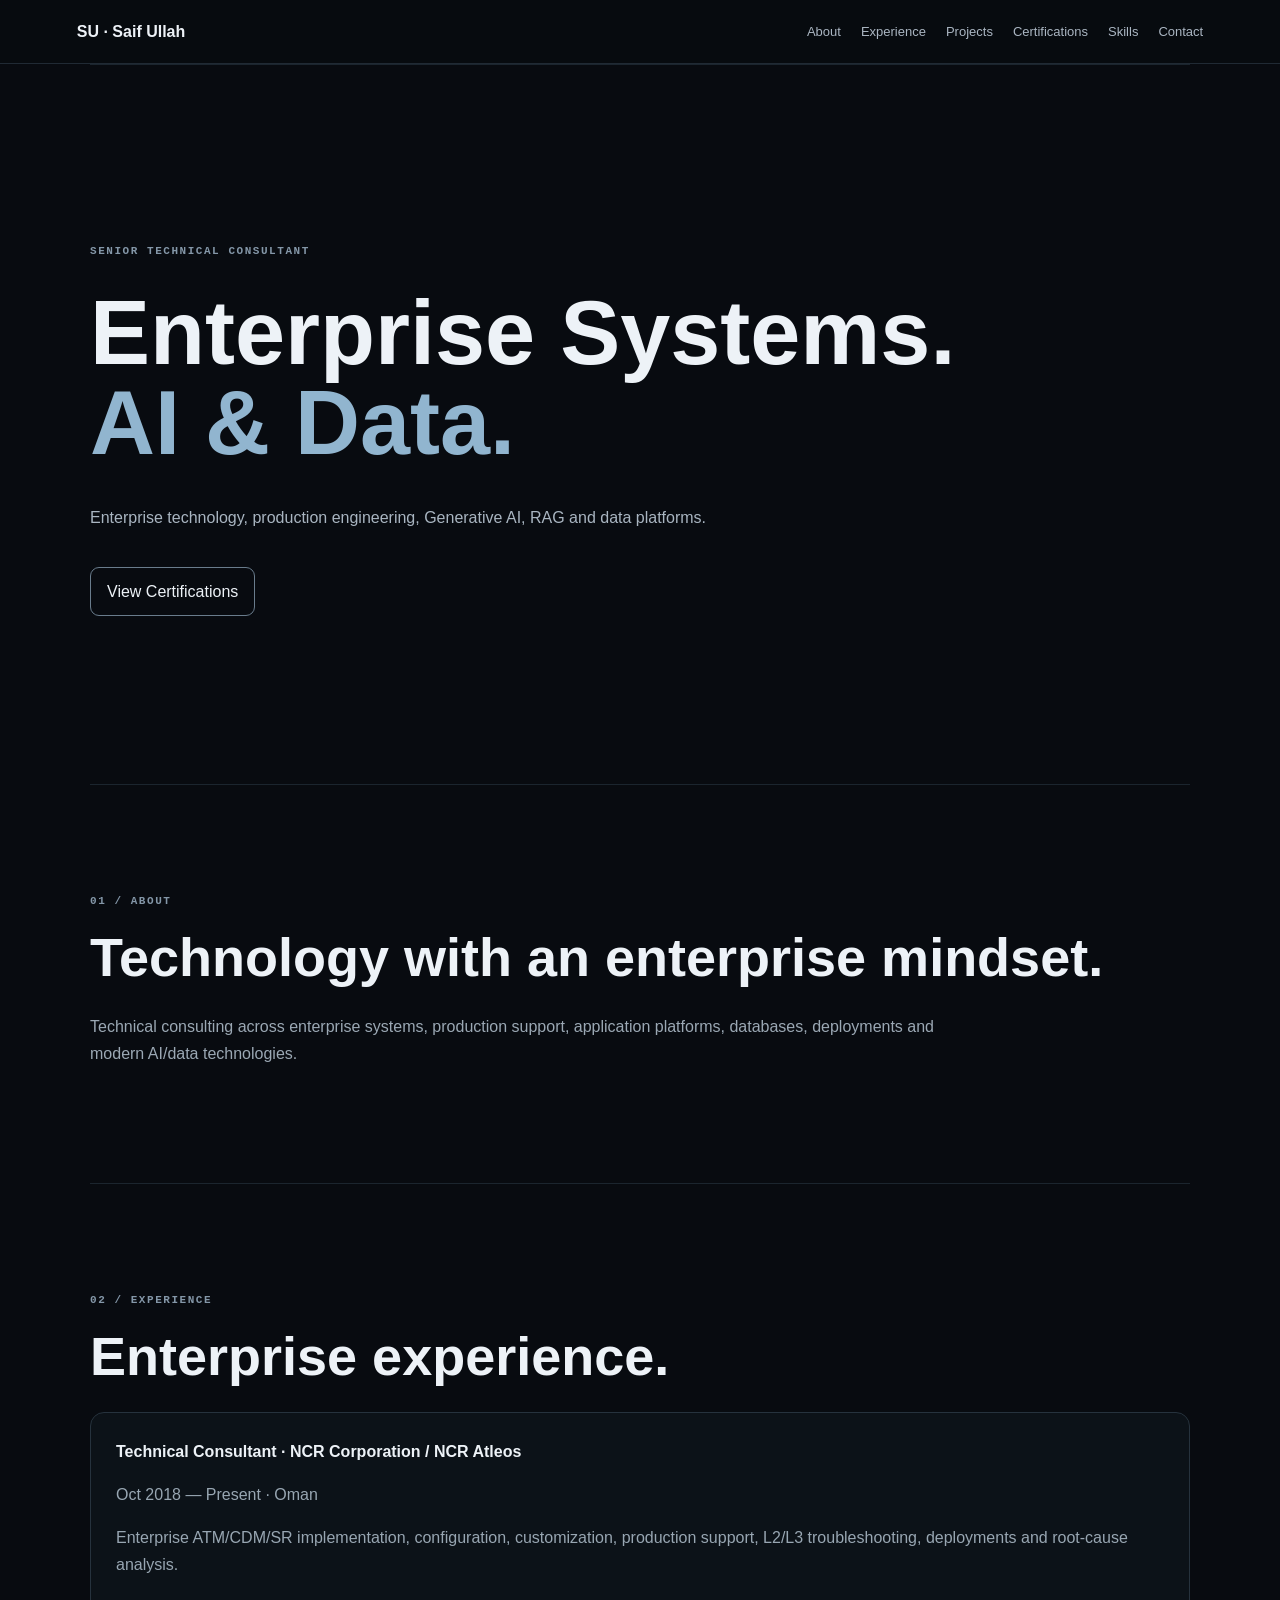
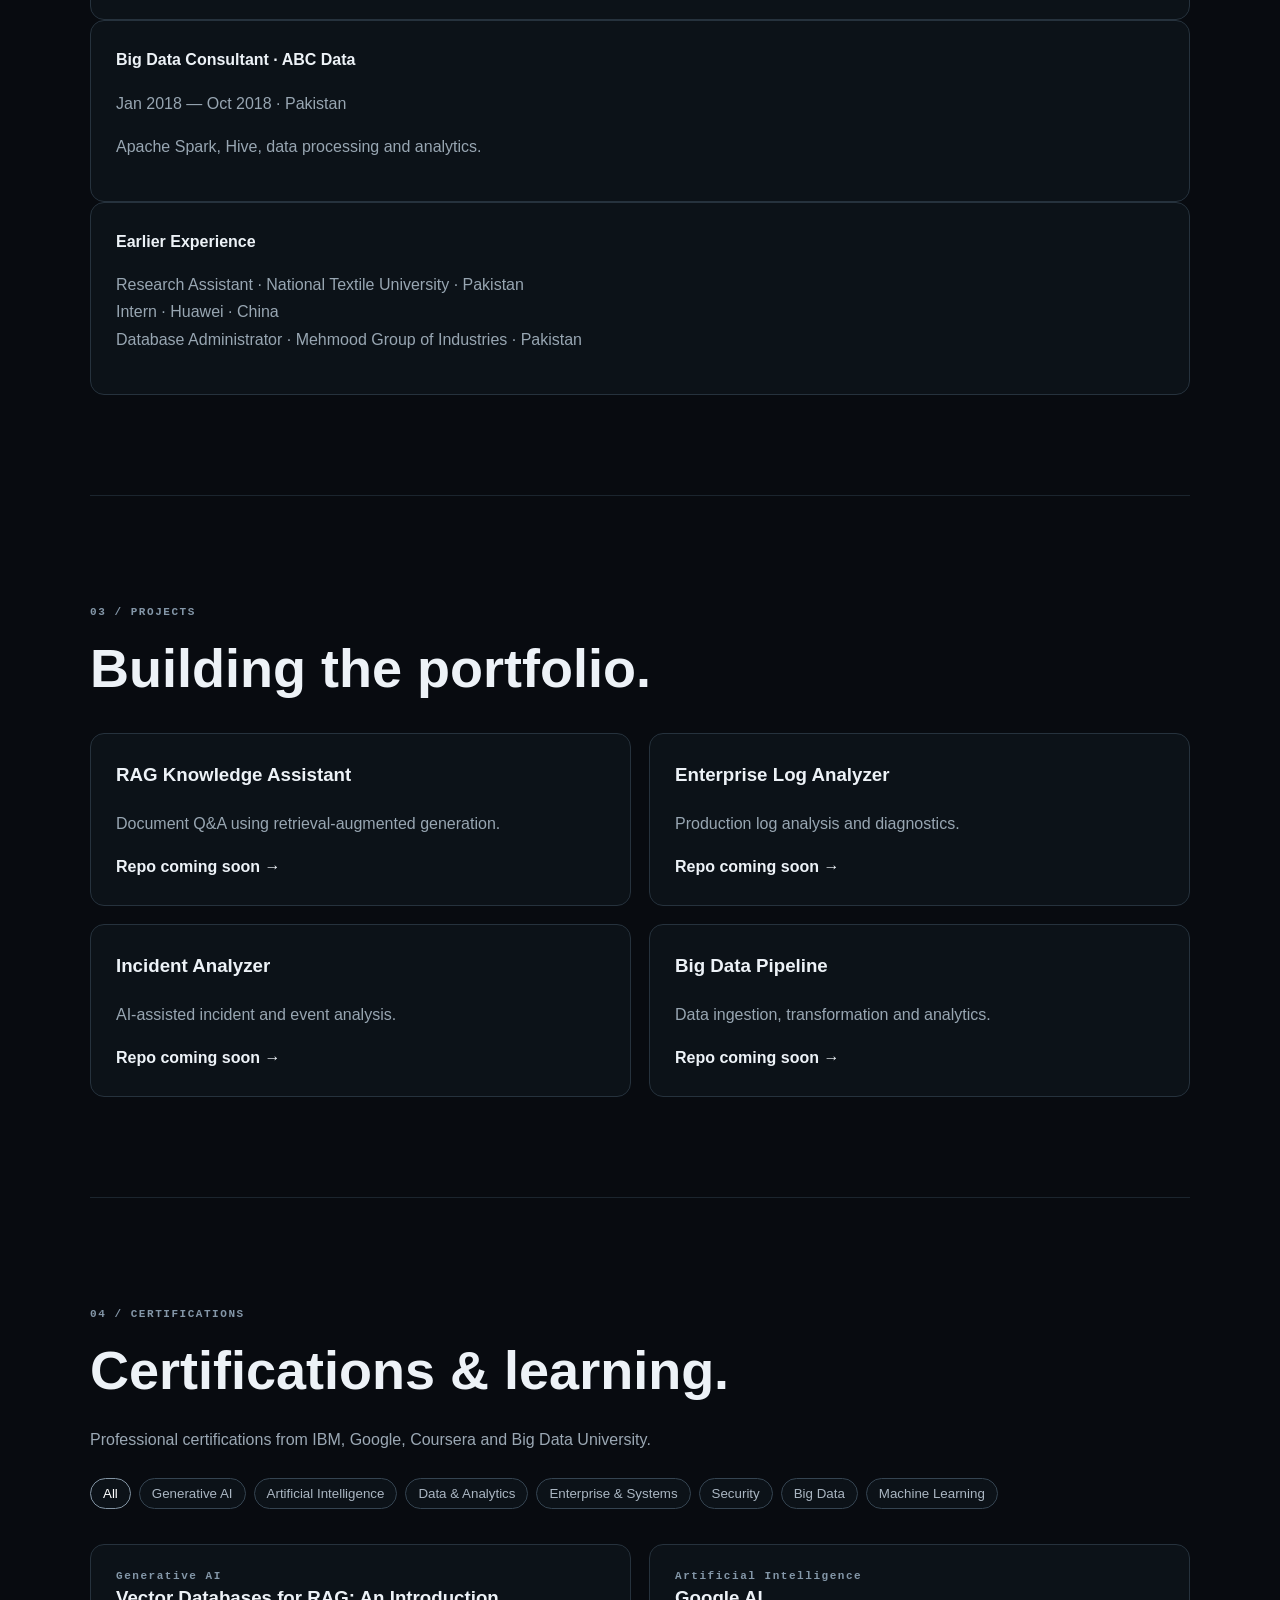
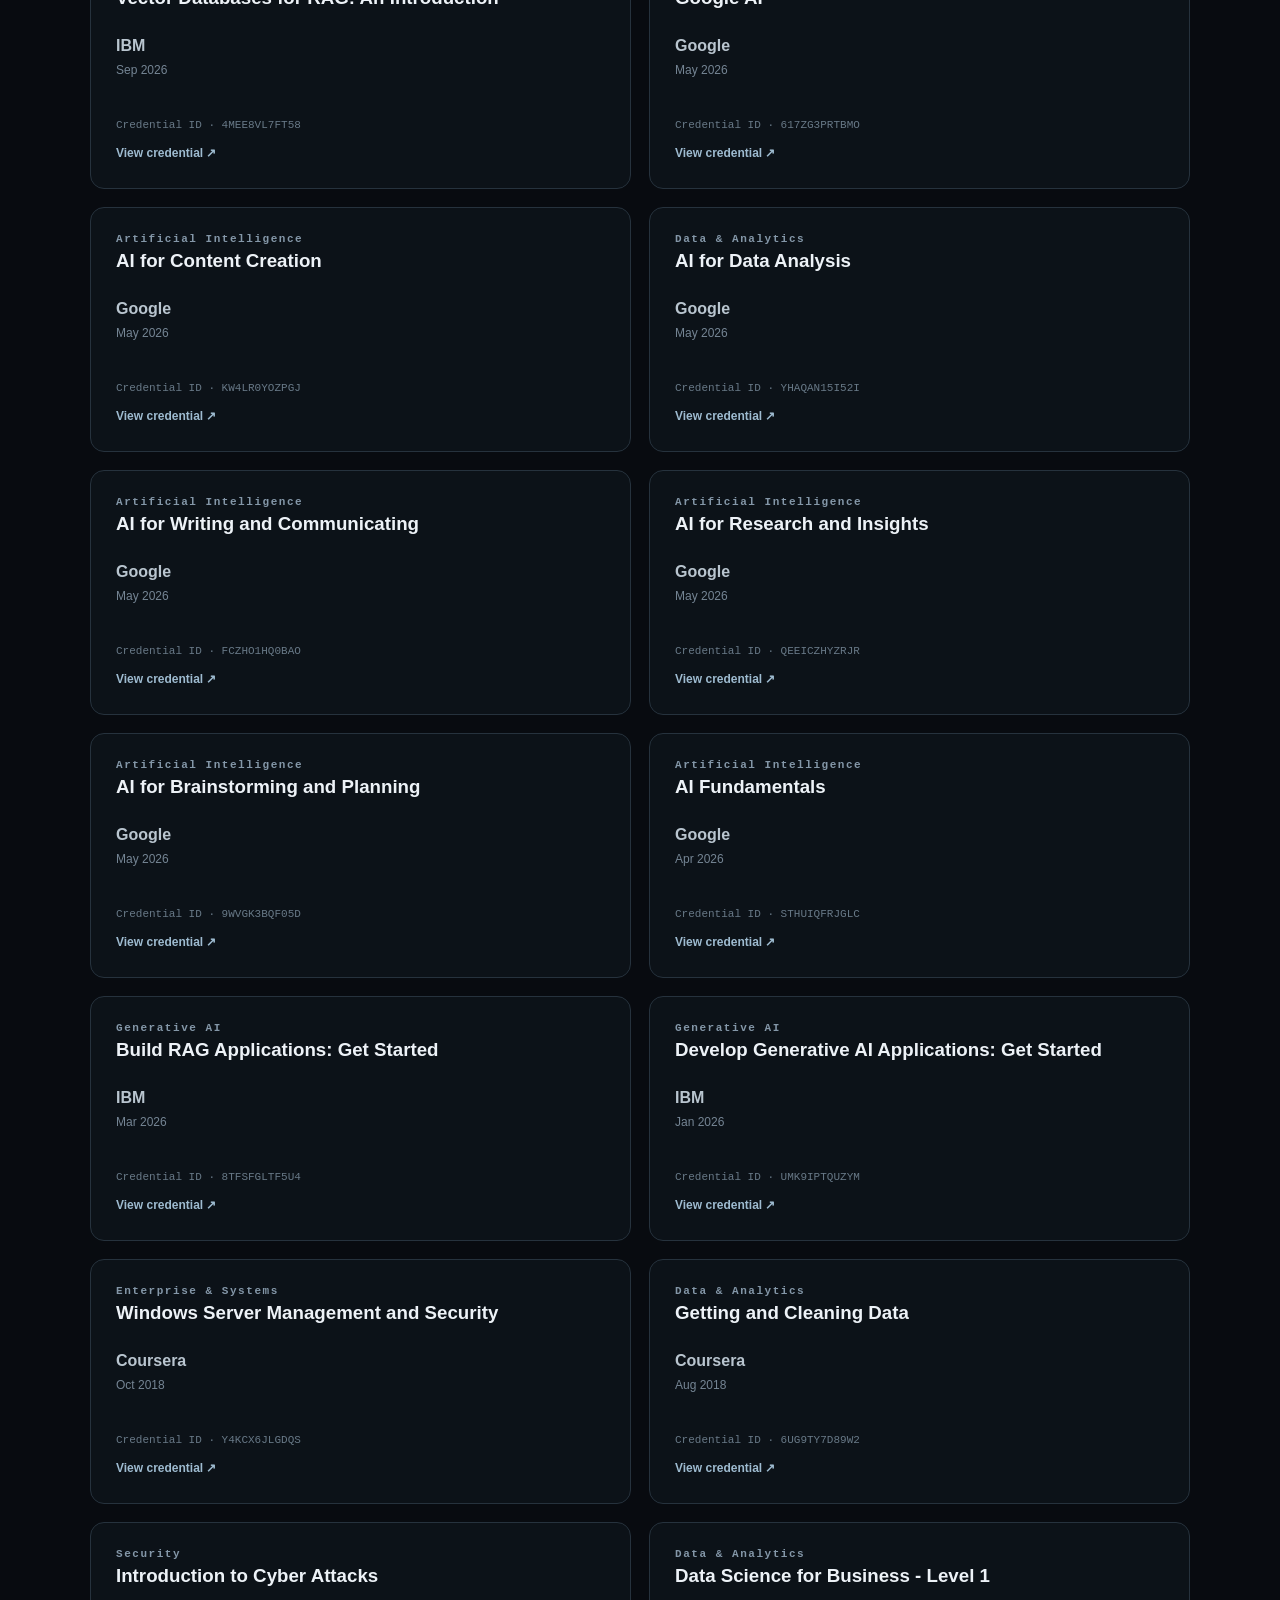
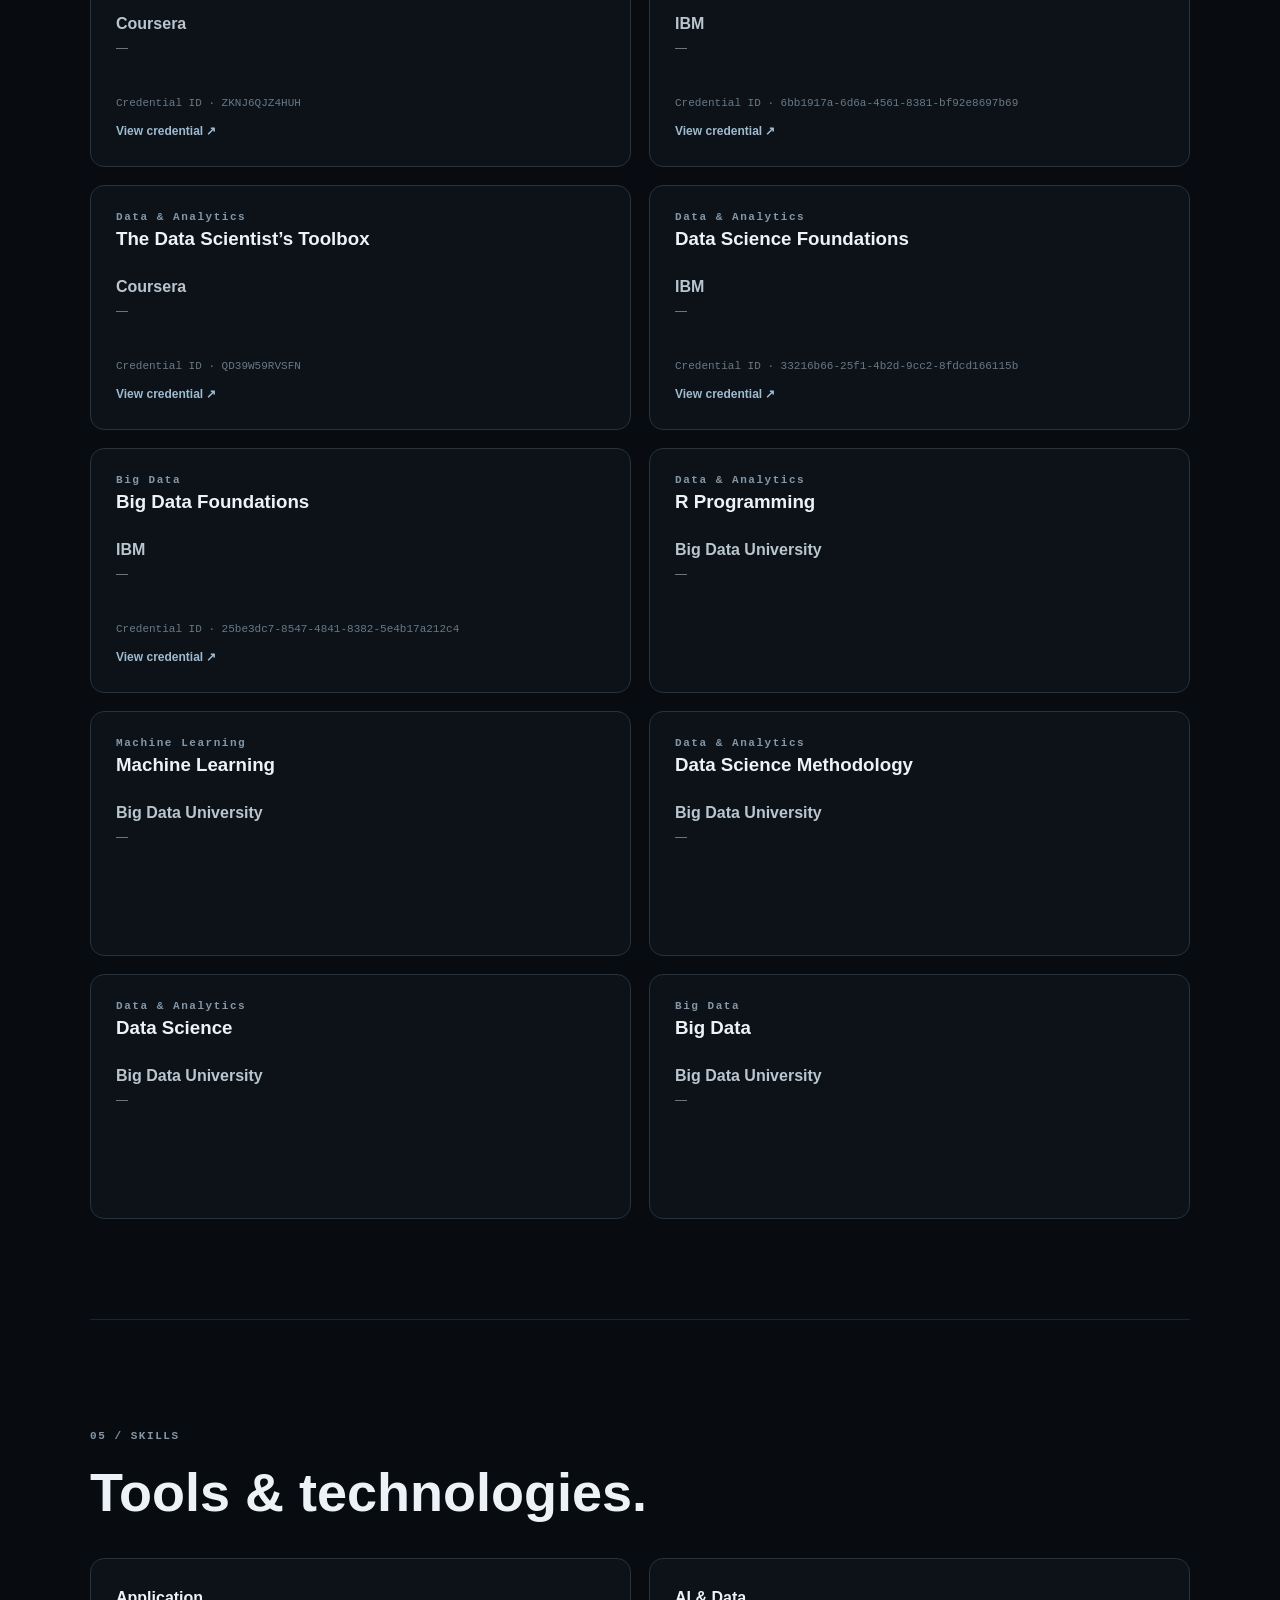
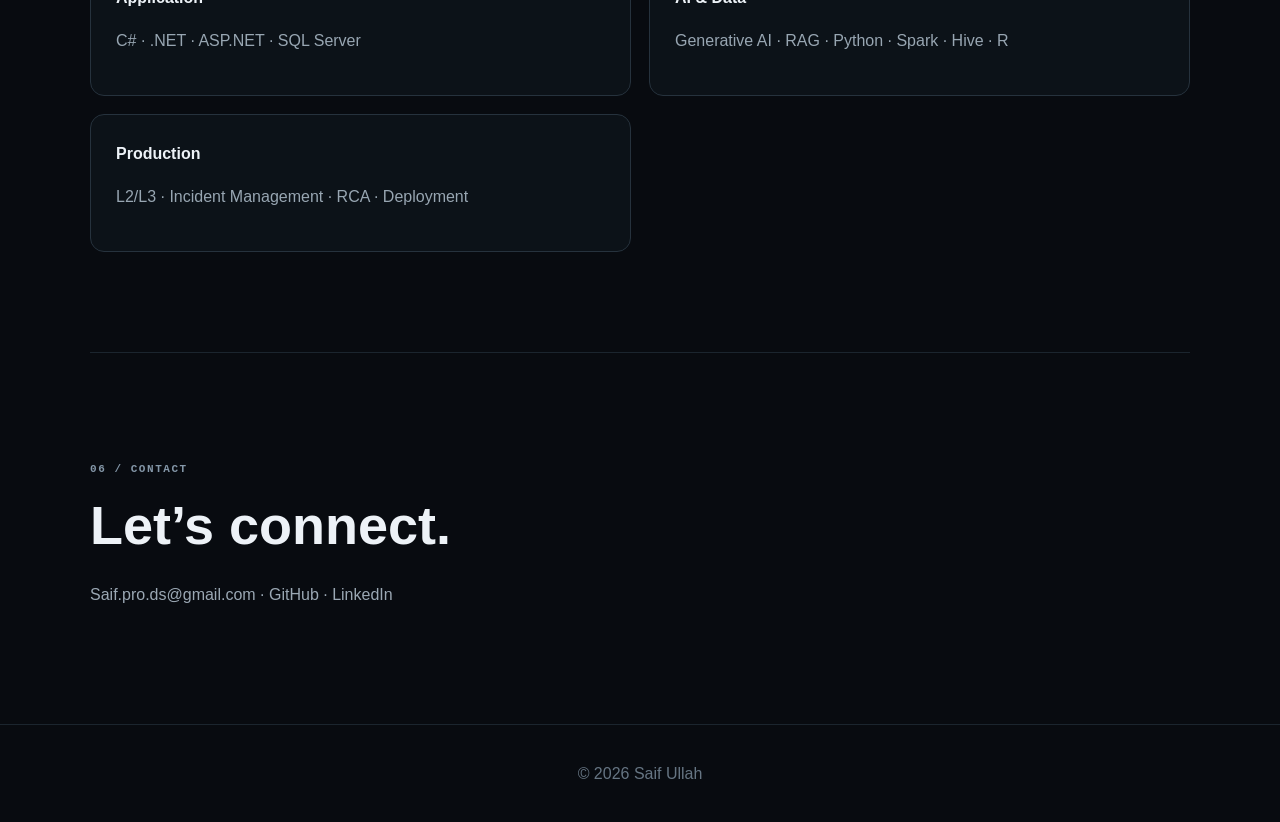
==== index.html @ e0a15267 "Add files via upload" ====
<!doctype html><html><head><meta charset="utf-8"><meta name="viewport" content="width=device-width,initial-scale=1"><title>Saif Ullah | Portfolio</title><link rel="stylesheet" href="styles.css"></head><body><header><b>SU · Saif Ullah</b><nav><a href="#about">About</a><a href="#experience">Experience</a><a href="#projects">Projects</a><a href="#certifications">Certifications</a><a href="#skills">Skills</a><a href="#contact">Contact</a></nav></header><main><section class="hero"><p> SENIOR TECHNICAL CONSULTANT</p><h1>Enterprise Systems.<br><span>AI & Data.</span></h1><p>Enterprise technology, production engineering, Generative AI, RAG and data platforms.</p><a class="btn" href="#certifications">View Certifications</a></section><section id="about"><small>01 / ABOUT</small><h2>Technology with an enterprise mindset.</h2><p>Technical consulting across enterprise systems, production support, application platforms, databases, deployments and modern AI/data technologies.</p></section><section id="experience"><small>02 / EXPERIENCE</small><h2>Enterprise experience.</h2><div class="card"><b>Technical Consultant · NCR Corporation / NCR Atleos</b><p>Oct 2018 — Present · Oman</p><p>Enterprise ATM/CDM/SR implementation, configuration, customization, production support, L2/L3 troubleshooting, deployments and root-cause analysis.</p></div><div class="card"><b>Big Data Consultant · ABC Data</b><p>Jan 2018 — Oct 2018 · Pakistan</p><p>Apache Spark, Hive, data processing and analytics.</p></div><div class="card"><b>Earlier Experience</b><p>Research Assistant · National Textile University · Pakistan<br>Intern · Huawei · China<br>Database Administrator · Mehmood Group of Industries · Pakistan</p></div></section><section id="projects"><small>03 / PROJECTS</small><h2>Building the portfolio.</h2><div class="grid"><div class="card"><h3>RAG Knowledge Assistant</h3><p>Document Q&A using retrieval-augmented generation.</p><b>Repo coming soon →</b></div><div class="card"><h3>Enterprise Log Analyzer</h3><p>Production log analysis and diagnostics.</p><b>Repo coming soon →</b></div><div class="card"><h3>Incident Analyzer</h3><p>AI-assisted incident and event analysis.</p><b>Repo coming soon →</b></div><div class="card"><h3>Big Data Pipeline</h3><p>Data ingestion, transformation and analytics.</p><b>Repo coming soon →</b></div></div></section><section id="certifications"><small>04 / CERTIFICATIONS</small><h2>Certifications & learning.</h2><p>Professional certifications from IBM, Google, Coursera and Big Data University.</p><div id="filters"></div><div id="cert-grid" class="grid"><p>Loading certifications…</p></div></section><section id="skills"><small>05 / SKILLS</small><h2>Tools & technologies.</h2><div class="grid"><div class="card"><b>Application</b><p>C# · .NET · ASP.NET · SQL Server</p></div><div class="card"><b>AI & Data</b><p>Generative AI · RAG · Python · Spark · Hive · R</p></div><div class="card"><b>Production</b><p>L2/L3 · Incident Management · RCA · Deployment</p></div></div></section><section id="contact"><small>06 / CONTACT</small><h2>Let’s connect.</h2><p><a href="mailto:Saif.pro.ds@gmail.com">Saif.pro.ds@gmail.com</a> · <a href="https://github.com/saifullah185032-ai">GitHub</a> · <a href="https://www.linkedin.com/in/saif-ullah-1754b086/">LinkedIn</a></p></section></main><footer>© 2026 Saif Ullah</footer><script src="script.js"></script></body></html>
---- styles.css ----
*{box-sizing:border-box}html{scroll-behavior:smooth}body{margin:0;background:#080b10;color:#edf2f7;font:16px/1.7 Inter,Arial,sans-serif}a{color:inherit;text-decoration:none}header{position:sticky;top:0;z-index:5;padding:18px 6%;display:flex;gap:30px;align-items:center;background:#080b10e8;border-bottom:1px solid #202a34}header b{margin-right:auto}nav{display:flex;gap:20px;font-size:13px;color:#aab6c2}main{max-width:1150px;margin:auto;padding:0 25px}.hero{min-height:80vh;display:flex;flex-direction:column;justify-content:center}.hero p:first-child,small{font:700 11px monospace;letter-spacing:.14em;color:#8497a8}.hero h1{font-size:clamp(50px,8vw,90px);line-height:1;margin:20px 0}.hero h1 span{color:#91b5cf}.hero p{max-width:700px;color:#a9b5c1}.btn{display:inline-block;padding:10px 16px;border:1px solid #697c8c;border-radius:9px;margin-top:20px;width:max-content}section{padding:100px 0;border-top:1px solid #1b252e}h2{font-size:clamp(32px,5vw,54px);line-height:1.1;margin:16px 0 25px}section>p{color:#9ba8b4;max-width:850px}.grid{display:grid;grid-template-columns:repeat(2,1fr);gap:18px;margin-top:35px}.card{padding:25px;border:1px solid #26323d;background:#0c1218;border-radius:14px}.card p{color:#98a6b2}.card h3{margin-top:0}#filters{display:flex;gap:8px;flex-wrap:wrap;margin:25px 0}#filters button{border:1px solid #354451;background:#0c1218;color:#aab6c2;border-radius:99px;padding:7px 12px;cursor:pointer}#filters button.active{color:#fff;border-color:#8294a3}.cert{min-height:245px;display:flex;flex-direction:column}.cert .issuer{color:#b9c5cf;font-weight:bold}.cert .date{color:#758594;font-size:12px}.cert .id{margin-top:auto;color:#687987;font:11px monospace;overflow-wrap:anywhere}.cert a{color:#9ebbd0;font-size:12px;font-weight:bold;margin-top:12px}footer{text-align:center;padding:35px;color:#667583;border-top:1px solid #1b252e}@media(max-width:750px){nav{display:none}.grid{grid-template-columns:1fr}.hero{min-height:70vh}}
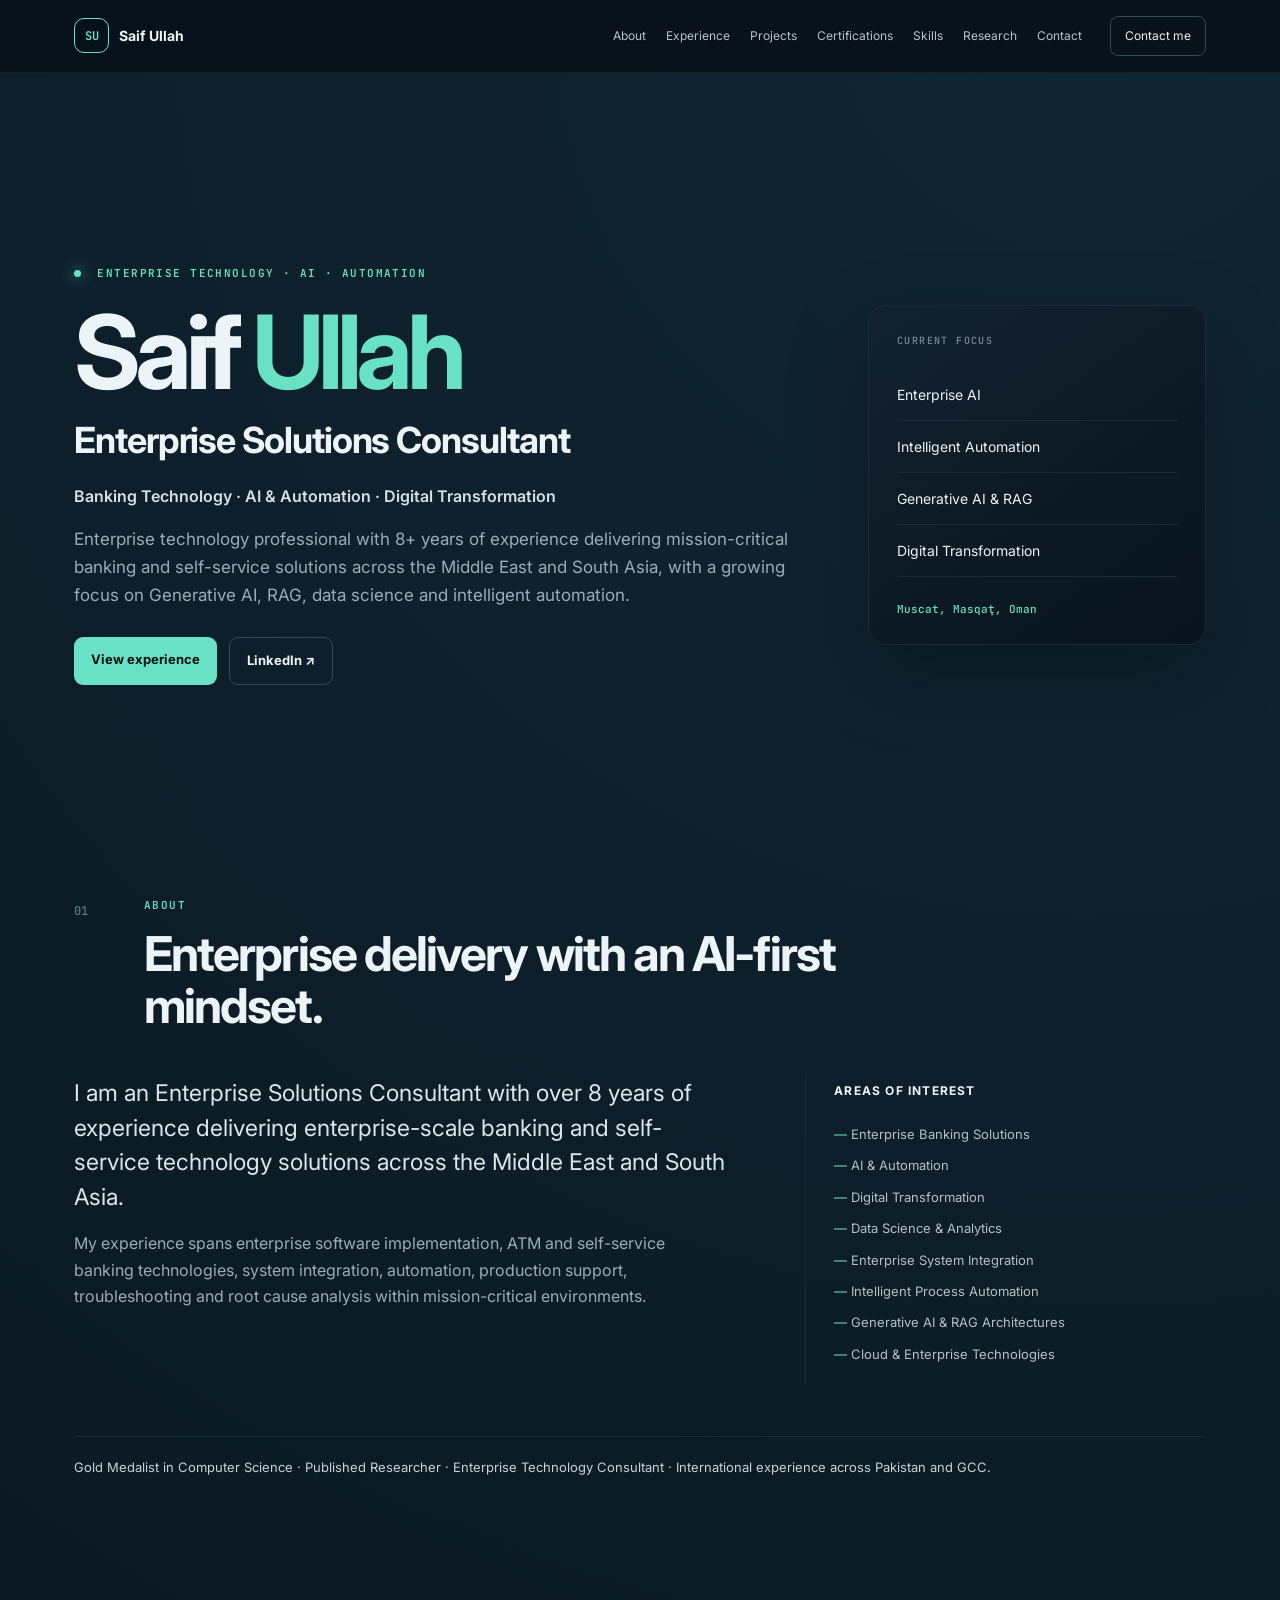
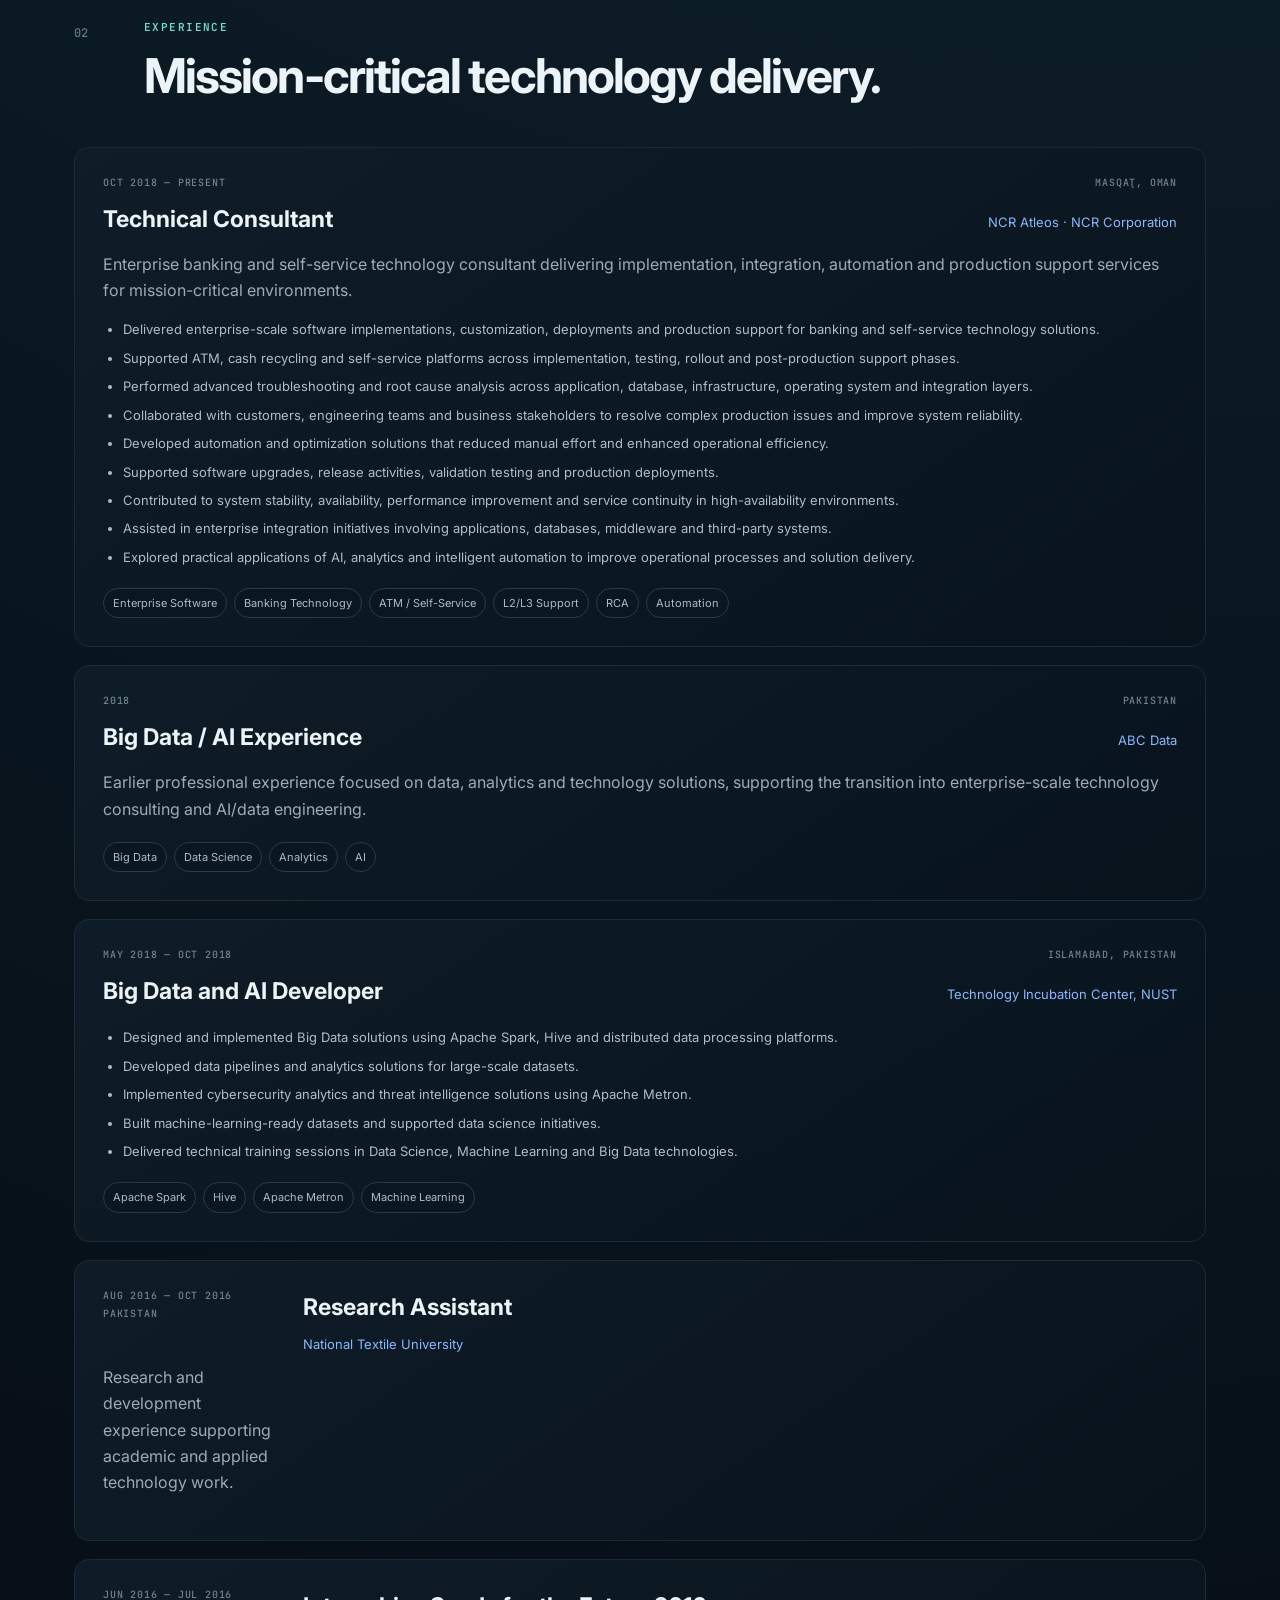
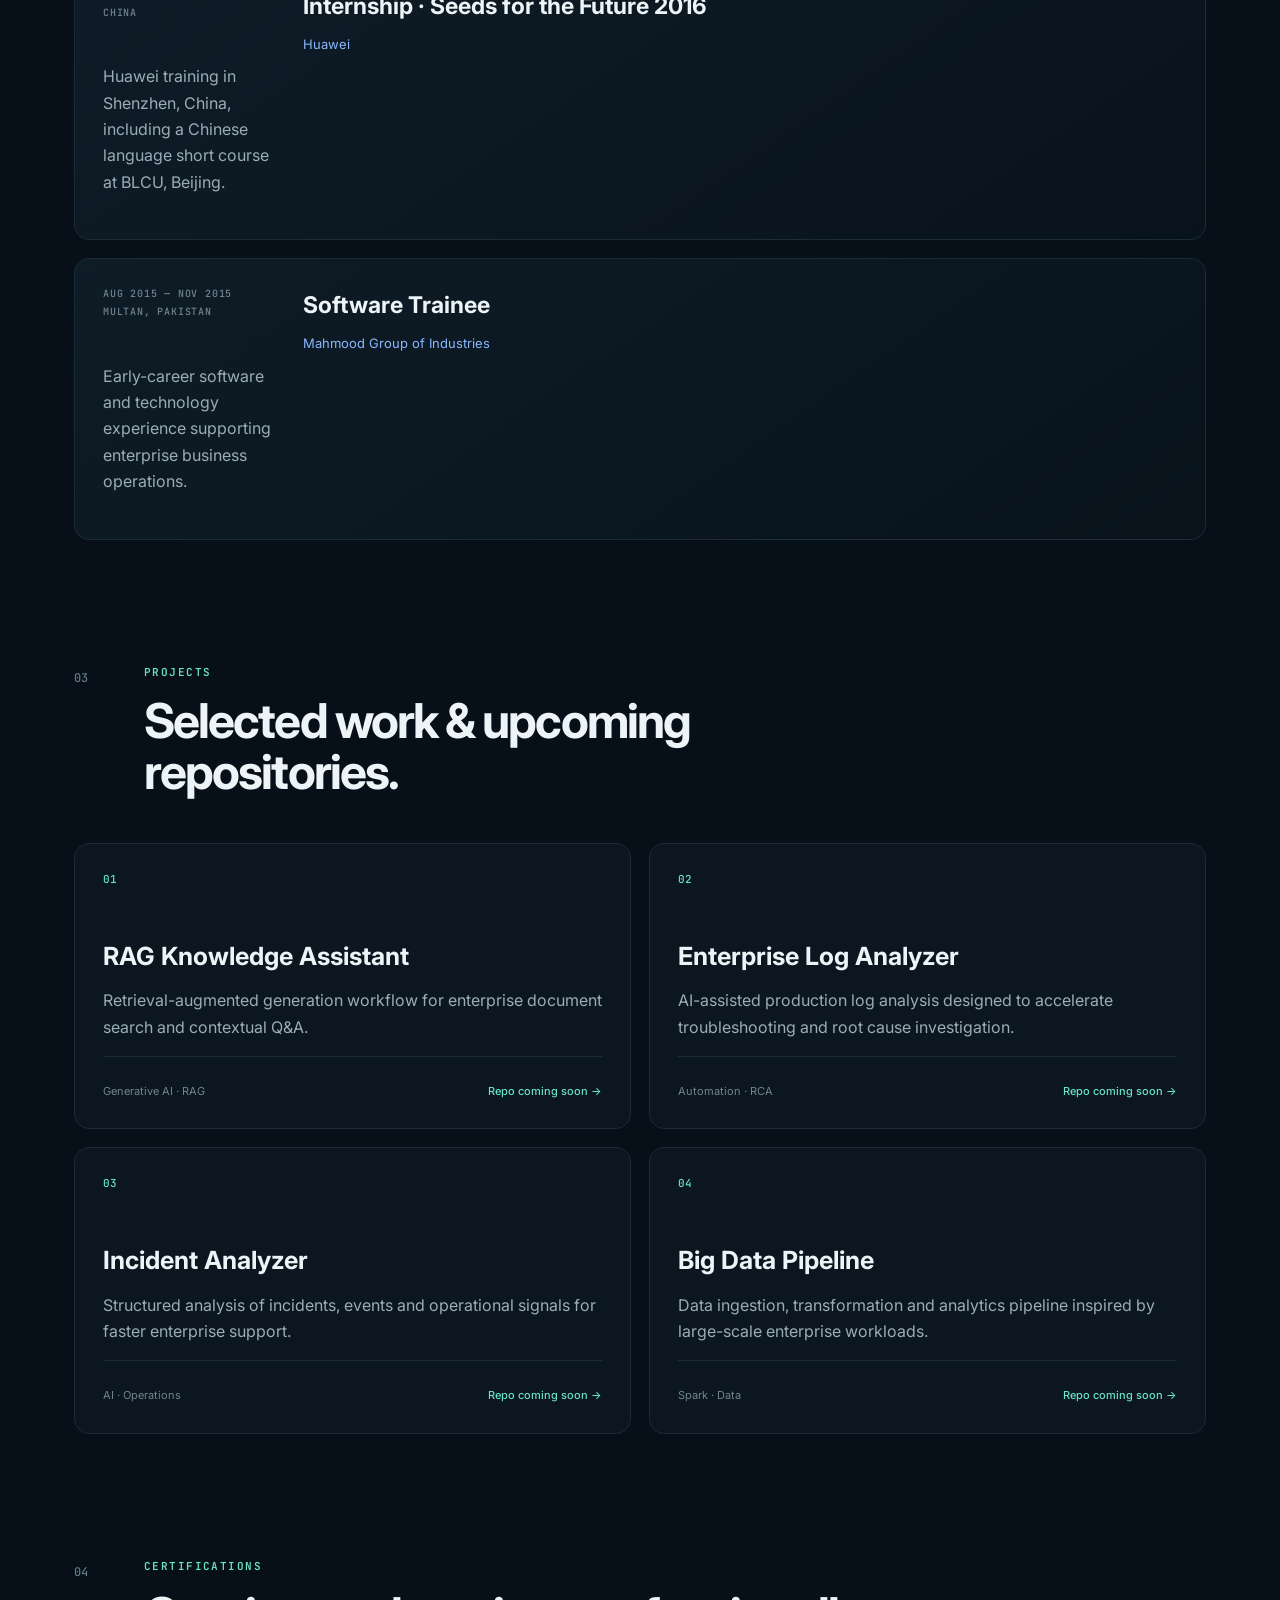
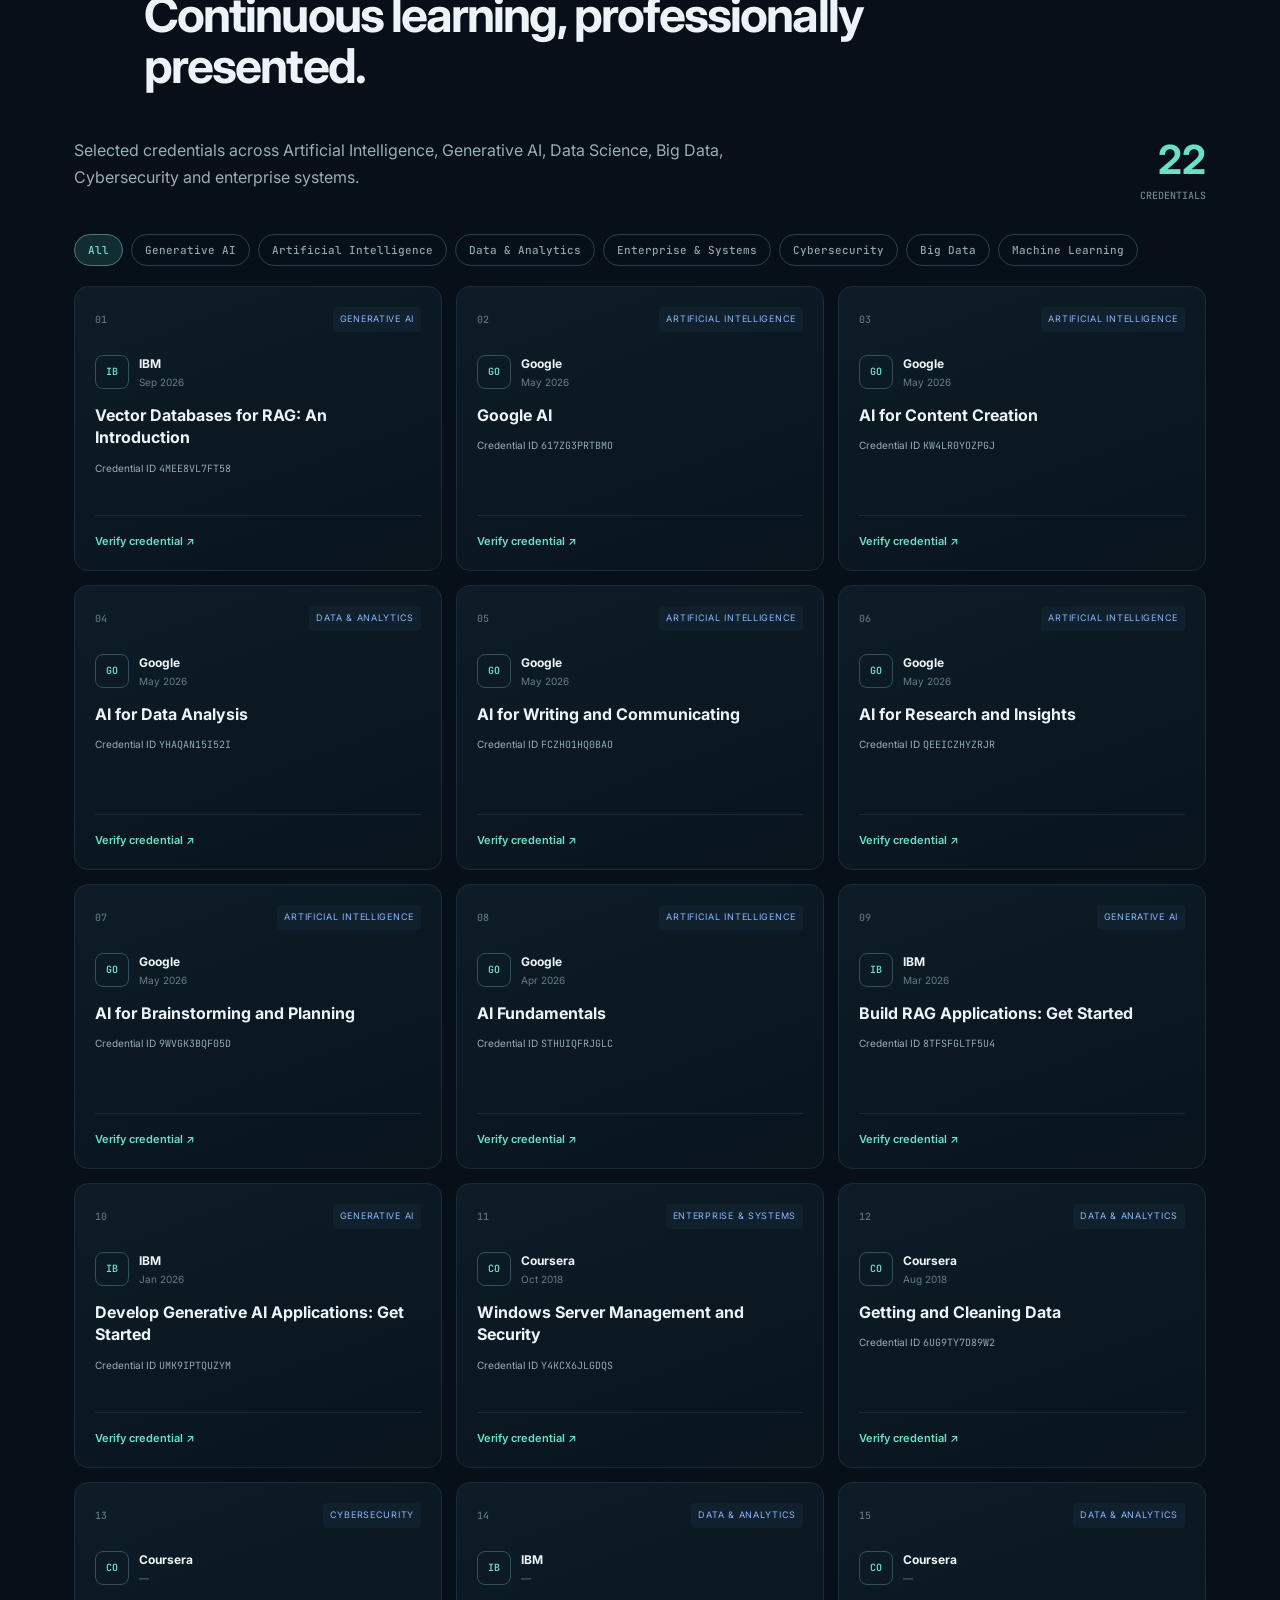
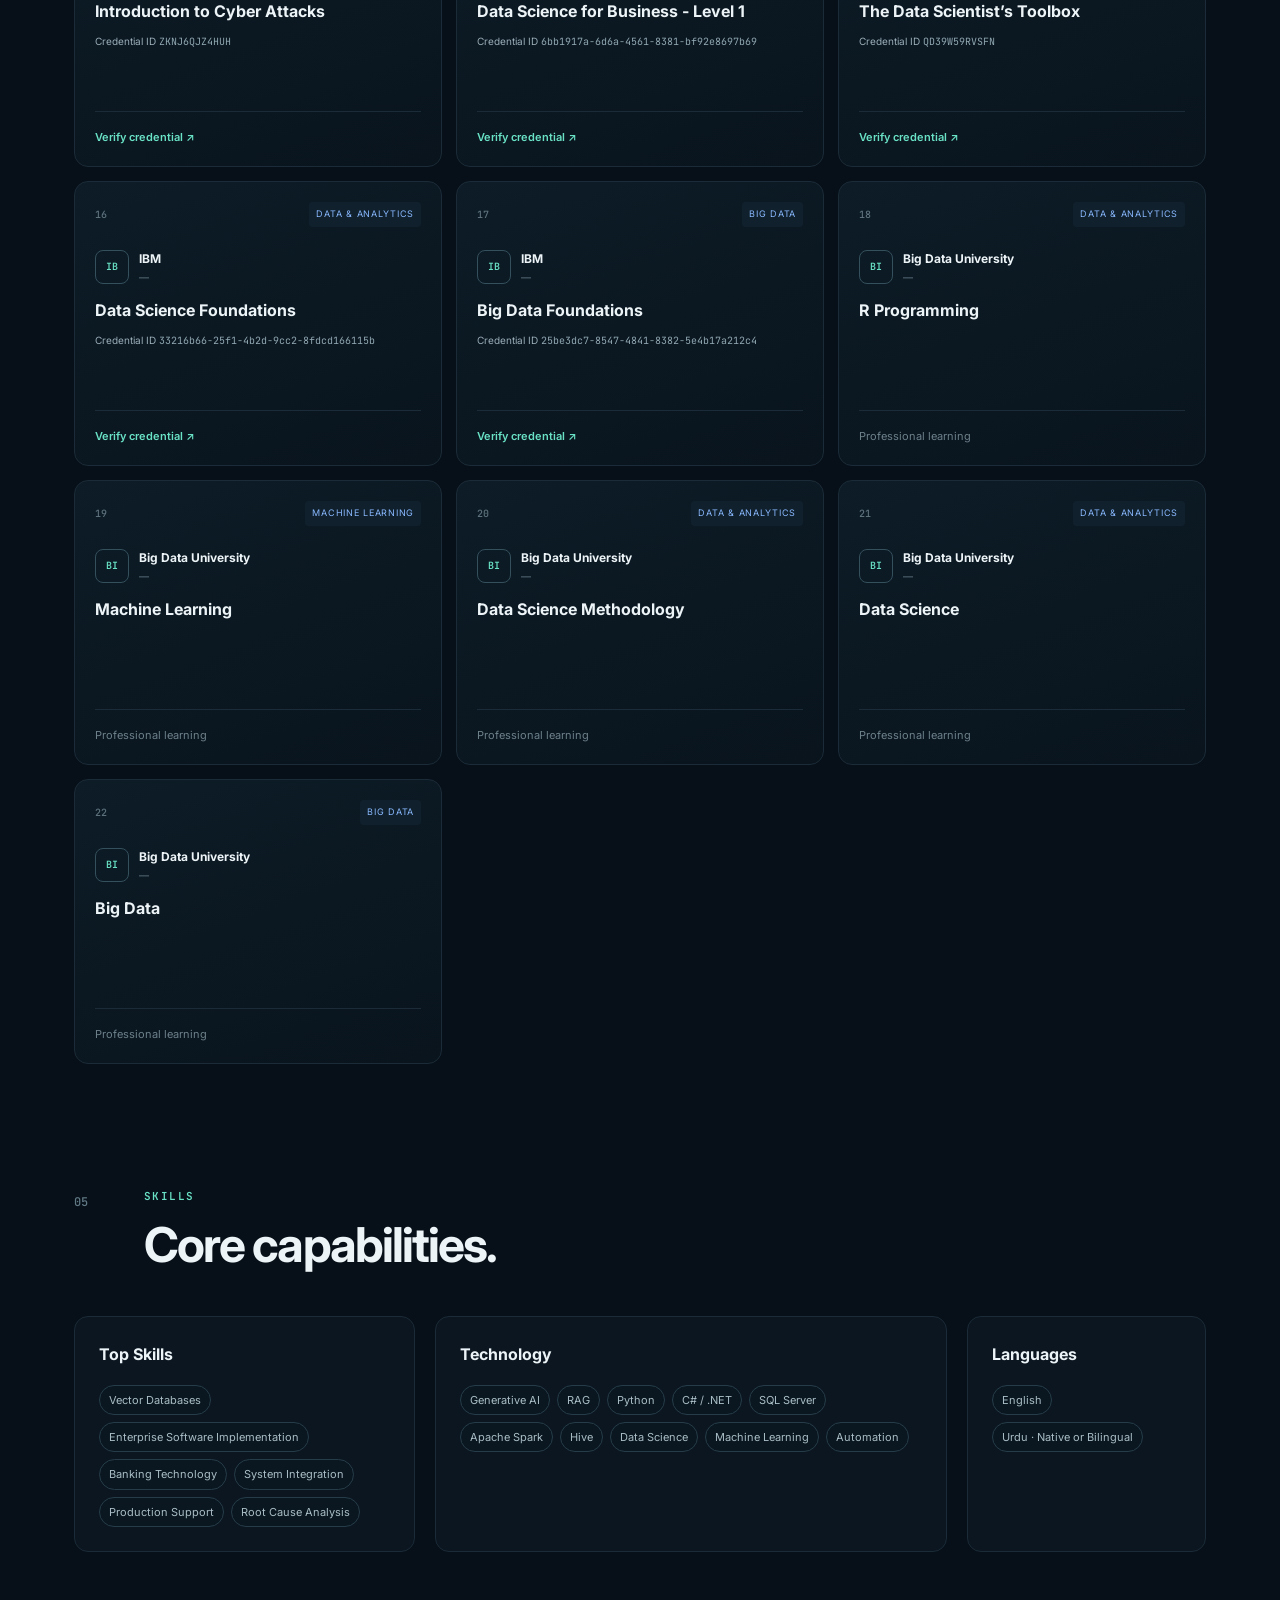
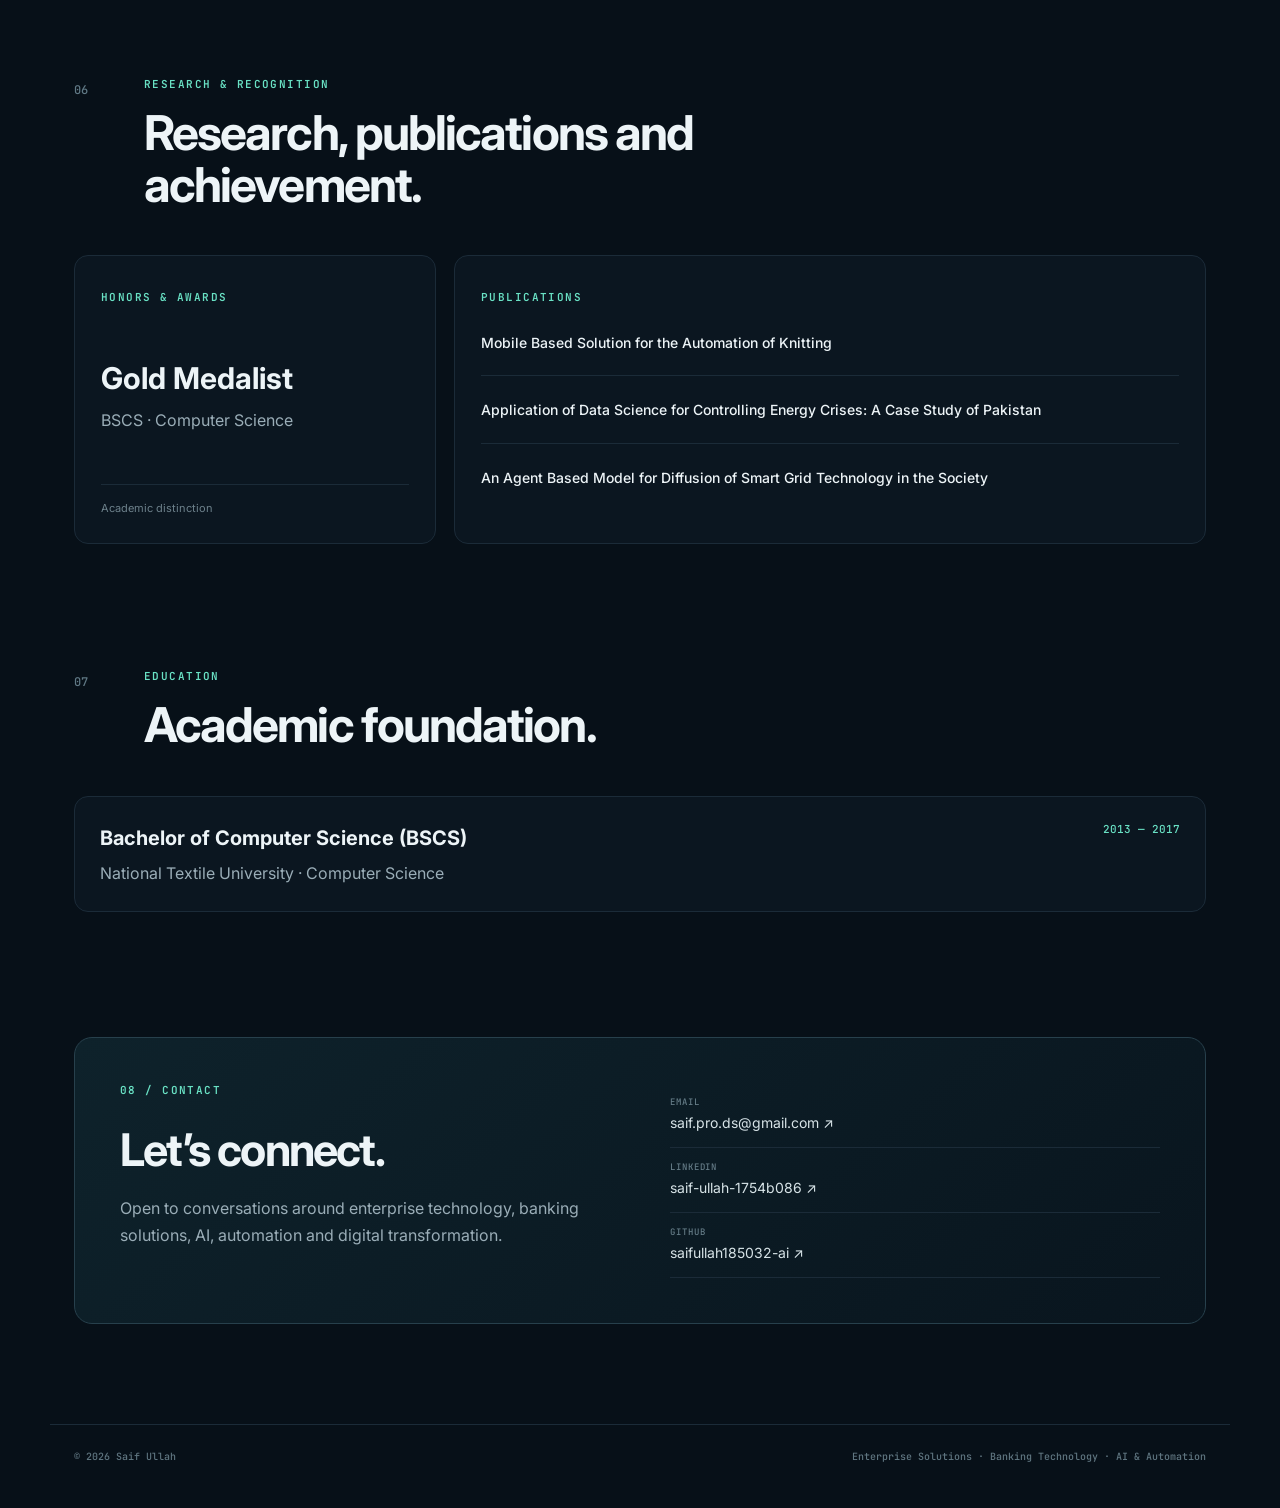
==== commit d5bdeda8: "Add files via upload" ====
--- a/index.html
+++ b/index.html
@@ -1 +1,49 @@
-<!doctype html><html><head><meta charset="utf-8"><meta name="viewport" content="width=device-width,initial-scale=1"><title>Saif Ullah | Portfolio</title><link rel="stylesheet" href="styles.css"></head><body><header><b>SU · Saif Ullah</b><nav><a href="#about">About</a><a href="#experience">Experience</a><a href="#projects">Projects</a><a href="#certifications">Certifications</a><a href="#skills">Skills</a><a href="#contact">Contact</a></nav></header><main><section class="hero"><p> SENIOR TECHNICAL CONSULTANT</p><h1>Enterprise Systems.<br><span>AI & Data.</span></h1><p>Enterprise technology, production engineering, Generative AI, RAG and data platforms.</p><a class="btn" href="#certifications">View Certifications</a></section><section id="about"><small>01 / ABOUT</small><h2>Technology with an enterprise mindset.</h2><p>Technical consulting across enterprise systems, production support, application platforms, databases, deployments and modern AI/data technologies.</p></section><section id="experience"><small>02 / EXPERIENCE</small><h2>Enterprise experience.</h2><div class="card"><b>Technical Consultant · NCR Corporation / NCR Atleos</b><p>Oct 2018 — Present · Oman</p><p>Enterprise ATM/CDM/SR implementation, configuration, customization, production support, L2/L3 troubleshooting, deployments and root-cause analysis.</p></div><div class="card"><b>Big Data Consultant · ABC Data</b><p>Jan 2018 — Oct 2018 · Pakistan</p><p>Apache Spark, Hive, data processing and analytics.</p></div><div class="card"><b>Earlier Experience</b><p>Research Assistant · National Textile University · Pakistan<br>Intern · Huawei · China<br>Database Administrator · Mehmood Group of Industries · Pakistan</p></div></section><section id="projects"><small>03 / PROJECTS</small><h2>Building the portfolio.</h2><div class="grid"><div class="card"><h3>RAG Knowledge Assistant</h3><p>Document Q&A using retrieval-augmented generation.</p><b>Repo coming soon →</b></div><div class="card"><h3>Enterprise Log Analyzer</h3><p>Production log analysis and diagnostics.</p><b>Repo coming soon →</b></div><div class="card"><h3>Incident Analyzer</h3><p>AI-assisted incident and event analysis.</p><b>Repo coming soon →</b></div><div class="card"><h3>Big Data Pipeline</h3><p>Data ingestion, transformation and analytics.</p><b>Repo coming soon →</b></div></div></section><section id="certifications"><small>04 / CERTIFICATIONS</small><h2>Certifications & learning.</h2><p>Professional certifications from IBM, Google, Coursera and Big Data University.</p><div id="filters"></div><div id="cert-grid" class="grid"><p>Loading certifications…</p></div></section><section id="skills"><small>05 / SKILLS</small><h2>Tools & technologies.</h2><div class="grid"><div class="card"><b>Application</b><p>C# · .NET · ASP.NET · SQL Server</p></div><div class="card"><b>AI & Data</b><p>Generative AI · RAG · Python · Spark · Hive · R</p></div><div class="card"><b>Production</b><p>L2/L3 · Incident Management · RCA · Deployment</p></div></div></section><section id="contact"><small>06 / CONTACT</small><h2>Let’s connect.</h2><p><a href="mailto:Saif.pro.ds@gmail.com">Saif.pro.ds@gmail.com</a> · <a href="https://github.com/saifullah185032-ai">GitHub</a> · <a href="https://www.linkedin.com/in/saif-ullah-1754b086/">LinkedIn</a></p></section></main><footer>© 2026 Saif Ullah</footer><script src="script.js"></script></body></html>
+<!doctype html>
+<html lang="en">
+<head>
+<meta charset="utf-8"><meta name="viewport" content="width=device-width,initial-scale=1">
+<meta name="description" content="Saif Ullah — Enterprise Solutions Consultant specializing in banking technology, enterprise software implementation, AI, automation and digital transformation.">
+<title>Saif Ullah | Enterprise Solutions Consultant</title>
+<link rel="preconnect" href="https://fonts.googleapis.com"><link rel="preconnect" href="https://fonts.gstatic.com" crossorigin>
+<link href="https://fonts.googleapis.com/css2?family=Inter:wght@400;500;600;700;800&family=JetBrains+Mono:wght@400;500;600&display=swap" rel="stylesheet">
+<link rel="stylesheet" href="styles.css">
+</head>
+<body>
+<header class="site-header"><div class="nav-wrap">
+<a class="brand" href="#top"><span>SU</span><strong>Saif Ullah</strong></a>
+<nav><a href="#about">About</a><a href="#experience">Experience</a><a href="#projects">Projects</a><a href="#certifications">Certifications</a><a href="#skills">Skills</a><a href="#research">Research</a><a href="#contact">Contact</a></nav>
+<a class="nav-cta" href="mailto:saif.pro.ds@gmail.com">Contact me</a>
+</div></header>
+<main id="top">
+<section class="hero section"><div class="hero-copy"><div class="eyebrow"><span class="dot"></span> ENTERPRISE TECHNOLOGY · AI · AUTOMATION</div>
+<h1>Saif <span>Ullah</span></h1><h2>Enterprise Solutions Consultant</h2>
+<p class="hero-lead">Banking Technology · AI &amp; Automation · Digital Transformation</p>
+<p class="hero-text">Enterprise technology professional with 8+ years of experience delivering mission-critical banking and self-service solutions across the Middle East and South Asia, with a growing focus on Generative AI, RAG, data science and intelligent automation.</p>
+<div class="hero-actions"><a class="btn primary" href="#experience">View experience</a><a class="btn secondary" href="https://www.linkedin.com/in/saif-ullah-1754b086/" target="_blank" rel="noopener">LinkedIn ↗</a></div></div>
+<div class="hero-panel"><div class="panel-label">CURRENT FOCUS</div><div class="focus">Enterprise AI</div><div class="focus">Intelligent Automation</div><div class="focus">Generative AI &amp; RAG</div><div class="focus">Digital Transformation</div><div class="panel-footer">Muscat, Masqaţ, Oman</div></div></section>
+<section id="about" class="section"><div class="section-head"><span>01</span><div><p class="kicker">ABOUT</p><h2>Enterprise delivery with an AI-first mindset.</h2></div></div>
+<div class="two-col"><div><p class="large">I am an Enterprise Solutions Consultant with over 8 years of experience delivering enterprise-scale banking and self-service technology solutions across the Middle East and South Asia.</p><p>My experience spans enterprise software implementation, ATM and self-service banking technologies, system integration, automation, production support, troubleshooting and root cause analysis within mission-critical environments.</p></div><div class="about-note"><strong>Areas of interest</strong><ul><li>Enterprise Banking Solutions</li><li>AI &amp; Automation</li><li>Digital Transformation</li><li>Data Science &amp; Analytics</li><li>Enterprise System Integration</li><li>Intelligent Process Automation</li><li>Generative AI &amp; RAG Architectures</li><li>Cloud &amp; Enterprise Technologies</li></ul></div></div>
+<p class="quote">Gold Medalist in Computer Science · Published Researcher · Enterprise Technology Consultant · International experience across Pakistan and GCC.</p></section>
+<section id="experience" class="section"><div class="section-head"><span>02</span><div><p class="kicker">EXPERIENCE</p><h2>Mission-critical technology delivery.</h2></div></div>
+<div class="timeline">
+<article class="experience-card"><div class="exp-meta"><span>OCT 2018 — PRESENT</span><span>MASQAŢ, OMAN</span></div><div class="exp-title"><h3>Technical Consultant</h3><p>NCR Atleos <span>·</span> NCR Corporation</p></div><p>Enterprise banking and self-service technology consultant delivering implementation, integration, automation and production support services for mission-critical environments.</p><ul><li>Delivered enterprise-scale software implementations, customization, deployments and production support for banking and self-service technology solutions.</li><li>Supported ATM, cash recycling and self-service platforms across implementation, testing, rollout and post-production support phases.</li><li>Performed advanced troubleshooting and root cause analysis across application, database, infrastructure, operating system and integration layers.</li><li>Collaborated with customers, engineering teams and business stakeholders to resolve complex production issues and improve system reliability.</li><li>Developed automation and optimization solutions that reduced manual effort and enhanced operational efficiency.</li><li>Supported software upgrades, release activities, validation testing and production deployments.</li><li>Contributed to system stability, availability, performance improvement and service continuity in high-availability environments.</li><li>Assisted in enterprise integration initiatives involving applications, databases, middleware and third-party systems.</li><li>Explored practical applications of AI, analytics and intelligent automation to improve operational processes and solution delivery.</li></ul><div class="tags"><span>Enterprise Software</span><span>Banking Technology</span><span>ATM / Self-Service</span><span>L2/L3 Support</span><span>RCA</span><span>Automation</span></div></article>
+<article class="experience-card"><div class="exp-meta"><span>2018</span><span>PAKISTAN</span></div><div class="exp-title"><h3>Big Data / AI Experience</h3><p>ABC Data</p></div><p>Earlier professional experience focused on data, analytics and technology solutions, supporting the transition into enterprise-scale technology consulting and AI/data engineering.</p><div class="tags"><span>Big Data</span><span>Data Science</span><span>Analytics</span><span>AI</span></div></article>
+<article class="experience-card"><div class="exp-meta"><span>MAY 2018 — OCT 2018</span><span>ISLAMABAD, PAKISTAN</span></div><div class="exp-title"><h3>Big Data and AI Developer</h3><p>Technology Incubation Center, NUST</p></div><ul><li>Designed and implemented Big Data solutions using Apache Spark, Hive and distributed data processing platforms.</li><li>Developed data pipelines and analytics solutions for large-scale datasets.</li><li>Implemented cybersecurity analytics and threat intelligence solutions using Apache Metron.</li><li>Built machine-learning-ready datasets and supported data science initiatives.</li><li>Delivered technical training sessions in Data Science, Machine Learning and Big Data technologies.</li></ul><div class="tags"><span>Apache Spark</span><span>Hive</span><span>Apache Metron</span><span>Machine Learning</span></div></article>
+<article class="experience-card compact"><div class="exp-meta"><span>AUG 2016 — OCT 2016</span><span>PAKISTAN</span></div><div class="exp-title"><h3>Research Assistant</h3><p>National Textile University</p></div><p>Research and development experience supporting academic and applied technology work.</p></article>
+<article class="experience-card compact"><div class="exp-meta"><span>JUN 2016 — JUL 2016</span><span>CHINA</span></div><div class="exp-title"><h3>Internship · Seeds for the Future 2016</h3><p>Huawei</p></div><p>Huawei training in Shenzhen, China, including a Chinese language short course at BLCU, Beijing.</p></article>
+<article class="experience-card compact"><div class="exp-meta"><span>AUG 2015 — NOV 2015</span><span>MULTAN, PAKISTAN</span></div><div class="exp-title"><h3>Software Trainee</h3><p>Mahmood Group of Industries</p></div><p>Early-career software and technology experience supporting enterprise business operations.</p></article>
+</div></section>
+<section id="projects" class="section"><div class="section-head"><span>03</span><div><p class="kicker">PROJECTS</p><h2>Selected work &amp; upcoming repositories.</h2></div></div><div class="project-grid">
+<article class="project-card"><span class="project-no">01</span><h3>RAG Knowledge Assistant</h3><p>Retrieval-augmented generation workflow for enterprise document search and contextual Q&amp;A.</p><div class="project-footer"><span>Generative AI · RAG</span><b>Repo coming soon →</b></div></article>
+<article class="project-card"><span class="project-no">02</span><h3>Enterprise Log Analyzer</h3><p>AI-assisted production log analysis designed to accelerate troubleshooting and root cause investigation.</p><div class="project-footer"><span>Automation · RCA</span><b>Repo coming soon →</b></div></article>
+<article class="project-card"><span class="project-no">03</span><h3>Incident Analyzer</h3><p>Structured analysis of incidents, events and operational signals for faster enterprise support.</p><div class="project-footer"><span>AI · Operations</span><b>Repo coming soon →</b></div></article>
+<article class="project-card"><span class="project-no">04</span><h3>Big Data Pipeline</h3><p>Data ingestion, transformation and analytics pipeline inspired by large-scale enterprise workloads.</p><div class="project-footer"><span>Spark · Data</span><b>Repo coming soon →</b></div></article>
+</div></section>
+<section id="certifications" class="section"><div class="section-head"><span>04</span><div><p class="kicker">CERTIFICATIONS</p><h2>Continuous learning, professionally presented.</h2></div></div><div class="cert-intro"><p>Selected credentials across Artificial Intelligence, Generative AI, Data Science, Big Data, Cybersecurity and enterprise systems.</p><div class="cert-stat"><strong id="cert-count">22</strong><span>credentials</span></div></div><div id="filters" class="filters"></div><div id="cert-grid" class="cert-grid"></div></section>
+<section id="skills" class="section"><div class="section-head"><span>05</span><div><p class="kicker">SKILLS</p><h2>Core capabilities.</h2></div></div><div class="skills-layout"><div class="skill-group"><h3>Top Skills</h3><div class="skill-list"><span>Vector Databases</span><span>Enterprise Software Implementation</span><span>Banking Technology</span><span>System Integration</span><span>Production Support</span><span>Root Cause Analysis</span></div></div><div class="skill-group"><h3>Technology</h3><div class="skill-list"><span>Generative AI</span><span>RAG</span><span>Python</span><span>C# / .NET</span><span>SQL Server</span><span>Apache Spark</span><span>Hive</span><span>Data Science</span><span>Machine Learning</span><span>Automation</span></div></div><div class="skill-group"><h3>Languages</h3><div class="skill-list"><span>English</span><span>Urdu · Native or Bilingual</span></div></div></div></section>
+<section id="research" class="section"><div class="section-head"><span>06</span><div><p class="kicker">RESEARCH &amp; RECOGNITION</p><h2>Research, publications and achievement.</h2></div></div><div class="research-grid"><div class="honor-card"><span class="mini-label">HONORS &amp; AWARDS</span><h3>Gold Medalist</h3><p>BSCS · Computer Science</p><div class="honor-line">Academic distinction</div></div><div class="pub-list"><span class="mini-label">PUBLICATIONS</span><article><b>Mobile Based Solution for the Automation of Knitting</b></article><article><b>Application of Data Science for Controlling Energy Crises: A Case Study of Pakistan</b></article><article><b>An Agent Based Model for Diffusion of Smart Grid Technology in the Society</b></article></div></div></section>
+<section id="education" class="section education"><div class="section-head"><span>07</span><div><p class="kicker">EDUCATION</p><h2>Academic foundation.</h2></div></div><div class="education-card"><div><h3>Bachelor of Computer Science (BSCS)</h3><p>National Textile University · Computer Science</p></div><strong>2013 — 2017</strong></div></section>
+<section id="contact" class="section contact"><div class="contact-box"><div><p class="kicker">08 / CONTACT</p><h2>Let’s connect.</h2><p>Open to conversations around enterprise technology, banking solutions, AI, automation and digital transformation.</p></div><div class="contact-links"><a href="mailto:saif.pro.ds@gmail.com"><span>Email</span>saif.pro.ds@gmail.com ↗</a><a href="https://www.linkedin.com/in/saif-ullah-1754b086/" target="_blank" rel="noopener"><span>LinkedIn</span>saif-ullah-1754b086 ↗</a><a href="https://github.com/saifullah185032-ai" target="_blank" rel="noopener"><span>GitHub</span>saifullah185032-ai ↗</a></div></div></section>
+</main><footer><span>© 2026 Saif Ullah</span><span>Enterprise Solutions · Banking Technology · AI &amp; Automation</span></footer>
+<script src="script.js"></script>
+</body></html>
--- a/styles.css
+++ b/styles.css
@@ -1 +1,3 @@
-*{box-sizing:border-box}html{scroll-behavior:smooth}body{margin:0;background:#080b10;color:#edf2f7;font:16px/1.7 Inter,Arial,sans-serif}a{color:inherit;text-decoration:none}header{position:sticky;top:0;z-index:5;padding:18px 6%;display:flex;gap:30px;align-items:center;background:#080b10e8;border-bottom:1px solid #202a34}header b{margin-right:auto}nav{display:flex;gap:20px;font-size:13px;color:#aab6c2}main{max-width:1150px;margin:auto;padding:0 25px}.hero{min-height:80vh;display:flex;flex-direction:column;justify-content:center}.hero p:first-child,small{font:700 11px monospace;letter-spacing:.14em;color:#8497a8}.hero h1{font-size:clamp(50px,8vw,90px);line-height:1;margin:20px 0}.hero h1 span{color:#91b5cf}.hero p{max-width:700px;color:#a9b5c1}.btn{display:inline-block;padding:10px 16px;border:1px solid #697c8c;border-radius:9px;margin-top:20px;width:max-content}section{padding:100px 0;border-top:1px solid #1b252e}h2{font-size:clamp(32px,5vw,54px);line-height:1.1;margin:16px 0 25px}section>p{color:#9ba8b4;max-width:850px}.grid{display:grid;grid-template-columns:repeat(2,1fr);gap:18px;margin-top:35px}.card{padding:25px;border:1px solid #26323d;background:#0c1218;border-radius:14px}.card p{color:#98a6b2}.card h3{margin-top:0}#filters{display:flex;gap:8px;flex-wrap:wrap;margin:25px 0}#filters button{border:1px solid #354451;background:#0c1218;color:#aab6c2;border-radius:99px;padding:7px 12px;cursor:pointer}#filters button.active{color:#fff;border-color:#8294a3}.cert{min-height:245px;display:flex;flex-direction:column}.cert .issuer{color:#b9c5cf;font-weight:bold}.cert .date{color:#758594;font-size:12px}.cert .id{margin-top:auto;color:#687987;font:11px monospace;overflow-wrap:anywhere}.cert a{color:#9ebbd0;font-size:12px;font-weight:bold;margin-top:12px}footer{text-align:center;padding:35px;color:#667583;border-top:1px solid #1b252e}@media(max-width:750px){nav{display:none}.grid{grid-template-columns:1fr}.hero{min-height:70vh}}
+:root{--bg:#071018;--surface:#0b1620;--surface2:#0f1d28;--line:#1b2b38;--text:#edf4f7;--muted:#9aadb7;--accent:#69e1c4;--accent2:#89b8ff;--max:1180px}*{box-sizing:border-box}html{scroll-behavior:smooth}body{margin:0;background:radial-gradient(circle at 85% 0%,#102633 0,transparent 34%),var(--bg);color:var(--text);font-family:Inter,system-ui,sans-serif;line-height:1.65}a{color:inherit;text-decoration:none}p{color:var(--muted);margin:0 0 1rem}.site-header{position:sticky;top:0;z-index:20;background:rgba(7,16,24,.86);backdrop-filter:blur(16px);border-bottom:1px solid rgba(255,255,255,.06)}.nav-wrap{max-width:var(--max);margin:auto;padding:16px 24px;display:flex;align-items:center;gap:28px}.brand{display:flex;align-items:center;gap:10px;margin-right:auto}.brand span{width:35px;height:35px;border:1px solid var(--accent);display:grid;place-items:center;border-radius:10px;font:600 12px 'JetBrains Mono';color:var(--accent)}.brand strong{font-size:14px}.site-header nav{display:flex;gap:20px}.site-header nav a{font-size:12px;color:#b7c5cc}.site-header nav a:hover{color:var(--accent)}.nav-cta{font-size:12px;padding:9px 14px;border:1px solid #2c4755;border-radius:8px}.section{max-width:var(--max);margin:auto;padding:105px 24px 20px}.hero{min-height:720px;display:grid;grid-template-columns:1.5fr .7fr;align-items:center;gap:70px}.eyebrow,.kicker,.mini-label{font:600 11px 'JetBrains Mono';letter-spacing:.13em;color:var(--accent)}.dot{display:inline-block;width:7px;height:7px;background:var(--accent);border-radius:50%;margin-right:8px;box-shadow:0 0 16px var(--accent)}h1{font-size:clamp(58px,8vw,106px);line-height:.95;letter-spacing:-.06em;margin:24px 0 10px}h1 span{color:var(--accent)}.hero h2{font-size:clamp(22px,3vw,36px);margin:0 0 12px;letter-spacing:-.03em}.hero-lead{color:#d5e0e5;font-weight:600}.hero-text{max-width:720px;font-size:17px}.hero-actions{display:flex;gap:12px;margin-top:28px}.btn{padding:12px 17px;border-radius:9px;font-size:13px;font-weight:700}.primary{background:var(--accent);color:#06120f}.secondary{border:1px solid #314a57}.hero-panel{background:linear-gradient(145deg,rgba(17,34,46,.96),rgba(8,19,28,.96));border:1px solid var(--line);padding:28px;border-radius:18px;box-shadow:0 30px 80px rgba(0,0,0,.25)}.panel-label{font:600 10px 'JetBrains Mono';color:#71858f;letter-spacing:.14em;margin-bottom:22px}.focus{padding:14px 0;border-bottom:1px solid var(--line);font-size:14px}.panel-footer{margin-top:25px;color:var(--accent);font:500 11px 'JetBrains Mono'}.section-head{display:grid;grid-template-columns:50px 1fr;gap:20px;margin-bottom:45px}.section-head>span{font:500 12px 'JetBrains Mono';color:#607985;padding-top:5px}.section-head h2{font-size:clamp(30px,4vw,48px);line-height:1.08;letter-spacing:-.04em;margin:8px 0 0;max-width:800px}.two-col{display:grid;grid-template-columns:1.3fr .8fr;gap:80px}.large{font-size:23px;line-height:1.5;color:#dce7eb}.about-note{border-left:1px solid var(--line);padding-left:28px}.about-note strong{font-size:12px;text-transform:uppercase;letter-spacing:.1em}.about-note ul{padding:0;list-style:none}.about-note li{color:#b3c1c8;font-size:13px;padding:5px 0}.about-note li:before{content:'— ';color:var(--accent)}.quote{border-top:1px solid var(--line);margin-top:50px;padding-top:20px;font-size:13px;color:#c7d4d9}.timeline{display:grid;gap:18px}.experience-card{background:linear-gradient(145deg,rgba(15,29,40,.92),rgba(8,19,28,.92));border:1px solid var(--line);border-radius:15px;padding:28px}.experience-card:hover,.project-card:hover,.cert-card:hover{border-color:#315260}.exp-meta{display:flex;justify-content:space-between;gap:20px;font:500 10px 'JetBrains Mono';color:#70848f;letter-spacing:.08em}.exp-title{display:flex;align-items:baseline;justify-content:space-between;gap:20px;margin:12px 0}.exp-title h3{font-size:23px;margin:0}.exp-title p{margin:0;color:var(--accent2);font-size:13px}.experience-card ul{padding-left:20px;color:#aebec5}.experience-card li{margin:7px 0;font-size:13px}.tags{display:flex;flex-wrap:wrap;gap:7px;margin-top:20px}.tags span,.skill-list span{font-size:11px;color:#a9bdc6;border:1px solid #263d49;border-radius:999px;padding:5px 9px;background:#0a1720}.compact{display:grid;grid-template-columns:170px 1fr;column-gap:30px}.compact .exp-meta{display:block}.compact .exp-meta span{display:block;margin-bottom:5px}.compact .exp-title{display:block;margin:0}.compact p{margin-top:8px}.project-grid{display:grid;grid-template-columns:repeat(2,1fr);gap:18px}.project-card{min-height:280px;padding:28px;border:1px solid var(--line);background:var(--surface);border-radius:15px;display:flex;flex-direction:column}.project-no{font:500 11px 'JetBrains Mono';color:var(--accent)}.project-card h3{font-size:25px;margin:50px 0 10px}.project-card p{max-width:500px}.project-footer{display:flex;justify-content:space-between;gap:15px;margin-top:auto;padding-top:25px;border-top:1px solid var(--line);font-size:11px}.project-footer span{color:#70848f}.project-footer b{color:var(--accent);font-weight:500}.cert-intro{display:flex;justify-content:space-between;align-items:end;gap:30px;margin-bottom:28px}.cert-intro p{max-width:680px}.cert-stat{min-width:110px;text-align:right}.cert-stat strong{display:block;font-size:40px;line-height:1;color:var(--accent)}.cert-stat span{font:500 10px 'JetBrains Mono';color:#70848f;text-transform:uppercase}.filters{display:flex;flex-wrap:wrap;gap:8px;margin-bottom:20px}.filter{border:1px solid #29414d;background:transparent;color:#8ea4ae;border-radius:999px;padding:8px 13px;font:500 11px 'JetBrains Mono';cursor:pointer}.filter:hover,.filter.active{background:#122c31;border-color:#477c7a;color:var(--accent)}.cert-grid{display:grid;grid-template-columns:repeat(3,1fr);gap:14px}.cert-card{min-height:285px;background:linear-gradient(160deg,#0d1c27,#09141d);border:1px solid var(--line);border-radius:14px;padding:20px;display:flex;flex-direction:column}.cert-top{display:flex;justify-content:space-between;align-items:center}.cert-index{font:500 10px 'JetBrains Mono';color:#5e737e}.cert-category{font-size:9px;text-transform:uppercase;letter-spacing:.08em;color:var(--accent2);background:#10212d;padding:5px 7px;border-radius:4px}.issuer-row{display:flex;gap:10px;align-items:center;margin:22px 0 14px}.issuer-mark{width:34px;height:34px;border:1px solid #34505c;border-radius:8px;display:grid;place-items:center;font:600 10px 'JetBrains Mono';color:var(--accent)}.issuer-row strong{display:block;font-size:12px}.issuer-row span{display:block;color:#667d88;font-size:10px}.cert-card h3{font-size:16px;line-height:1.4;margin:0;color:#edf4f7}.credential{font-size:10px;margin-top:12px;line-height:1.5}.credential code{font-family:'JetBrains Mono';color:#91a8b2;word-break:break-all}.cert-bottom{margin-top:auto;padding-top:16px;border-top:1px solid var(--line);font-size:11px}.cert-bottom a{color:var(--accent);font-weight:600}.cert-bottom span{color:#6d818b}.skills-layout{display:grid;grid-template-columns:1fr 1.5fr .7fr;gap:20px}.skill-group{border:1px solid var(--line);background:var(--surface);border-radius:14px;padding:24px}.skill-group h3{margin:0 0 18px;font-size:16px}.skill-list{display:flex;flex-wrap:wrap;gap:7px}.research-grid{display:grid;grid-template-columns:.65fr 1.35fr;gap:18px}.honor-card,.pub-list{background:var(--surface);border:1px solid var(--line);border-radius:14px;padding:26px}.honor-card h3{font-size:30px;margin:45px 0 4px}.honor-card p{margin:0}.honor-line{border-top:1px solid var(--line);margin-top:50px;padding-top:14px;font-size:11px;color:#6d818b}.pub-list article{padding:20px 0;border-bottom:1px solid var(--line)}.pub-list article:last-child{border-bottom:0}.pub-list b{font-size:14px;font-weight:500}.education-card{display:flex;justify-content:space-between;gap:30px;border:1px solid var(--line);background:var(--surface);padding:25px;border-radius:14px}.education-card h3{margin:0;font-size:20px}.education-card p{margin:5px 0 0}.education-card strong{font:500 11px 'JetBrains Mono';color:var(--accent);white-space:nowrap}.contact{padding-bottom:100px}.contact-box{display:grid;grid-template-columns:1fr 1fr;gap:60px;padding:45px;border:1px solid #27404c;background:linear-gradient(140deg,#0e222b,#09151e);border-radius:18px}.contact-box h2{font-size:45px;letter-spacing:-.04em;margin:8px 0}.contact-links{display:grid}.contact-links a{padding:13px 0;border-bottom:1px solid var(--line);color:#d7e3e7;font-size:14px}.contact-links span{display:block;font:500 9px 'JetBrains Mono';color:#657c87;letter-spacing:.1em;text-transform:uppercase;margin-bottom:3px}.contact-links a:hover{color:var(--accent)}footer{max-width:var(--max);margin:auto;border-top:1px solid var(--line);padding:25px 24px 45px;display:flex;justify-content:space-between;color:#607681;font:500 10px 'JetBrains Mono'}
+@media(max-width:900px){.site-header nav{display:none}.hero{grid-template-columns:1fr;min-height:auto;padding-top:80px}.hero-panel{max-width:600px}.two-col,.skills-layout,.research-grid,.contact-box{grid-template-columns:1fr}.cert-grid{grid-template-columns:repeat(2,1fr)}.project-grid{grid-template-columns:1fr}.compact{display:block}.compact .exp-meta{display:flex}.compact .exp-title{display:flex}.section{padding-top:75px}.contact-box{gap:30px}}
+@media(max-width:620px){.nav-wrap{padding:12px 16px}.brand strong,.nav-cta{display:none}.section{padding-left:16px;padding-right:16px}.hero h1{font-size:60px}.cert-grid{grid-template-columns:1fr}.exp-title{display:block}.exp-title p{margin-top:4px}.exp-meta{display:block}.exp-meta span{display:block}.cert-intro{align-items:start}.cert-stat{text-align:left}.education-card{display:block}.education-card strong{display:block;margin-top:15px}.contact-box{padding:25px}.contact-box h2{font-size:36px}footer{padding-left:16px;padding-right:16px;display:block}footer span{display:block;margin:4px 0}}
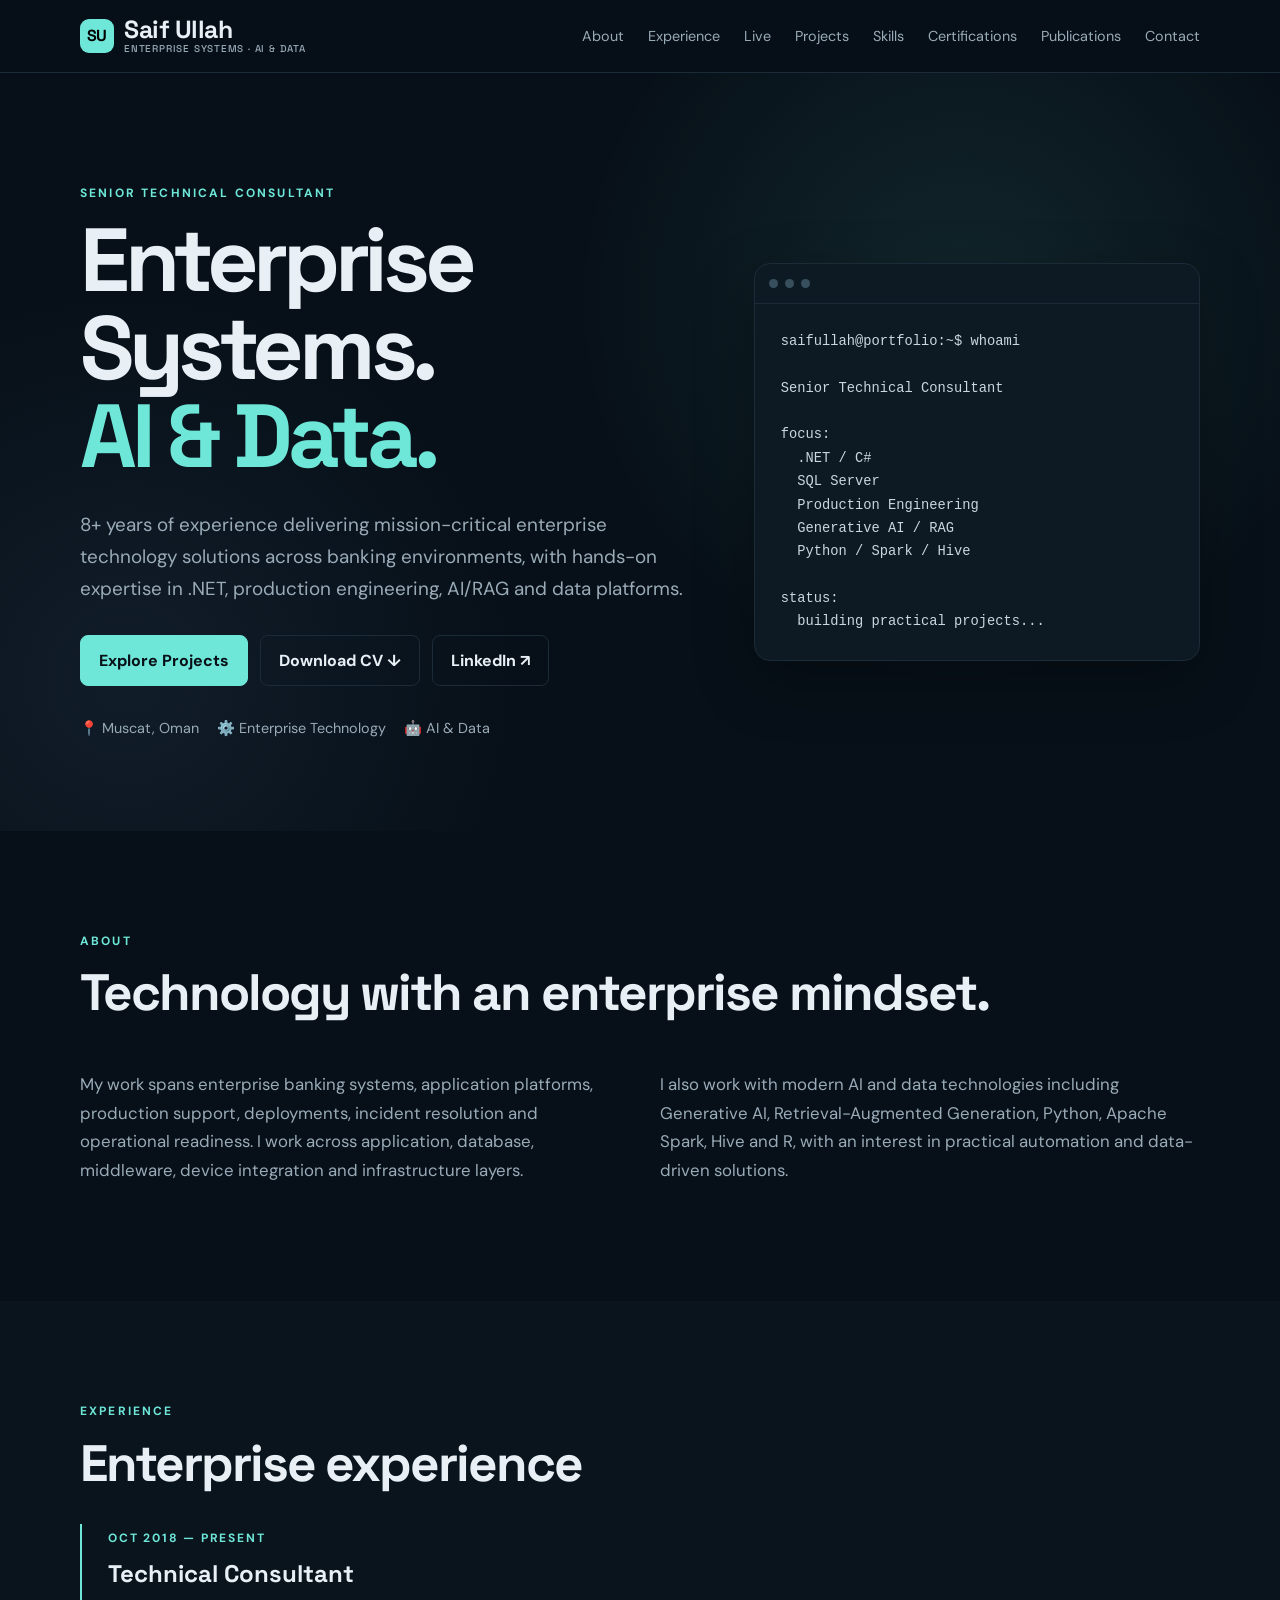
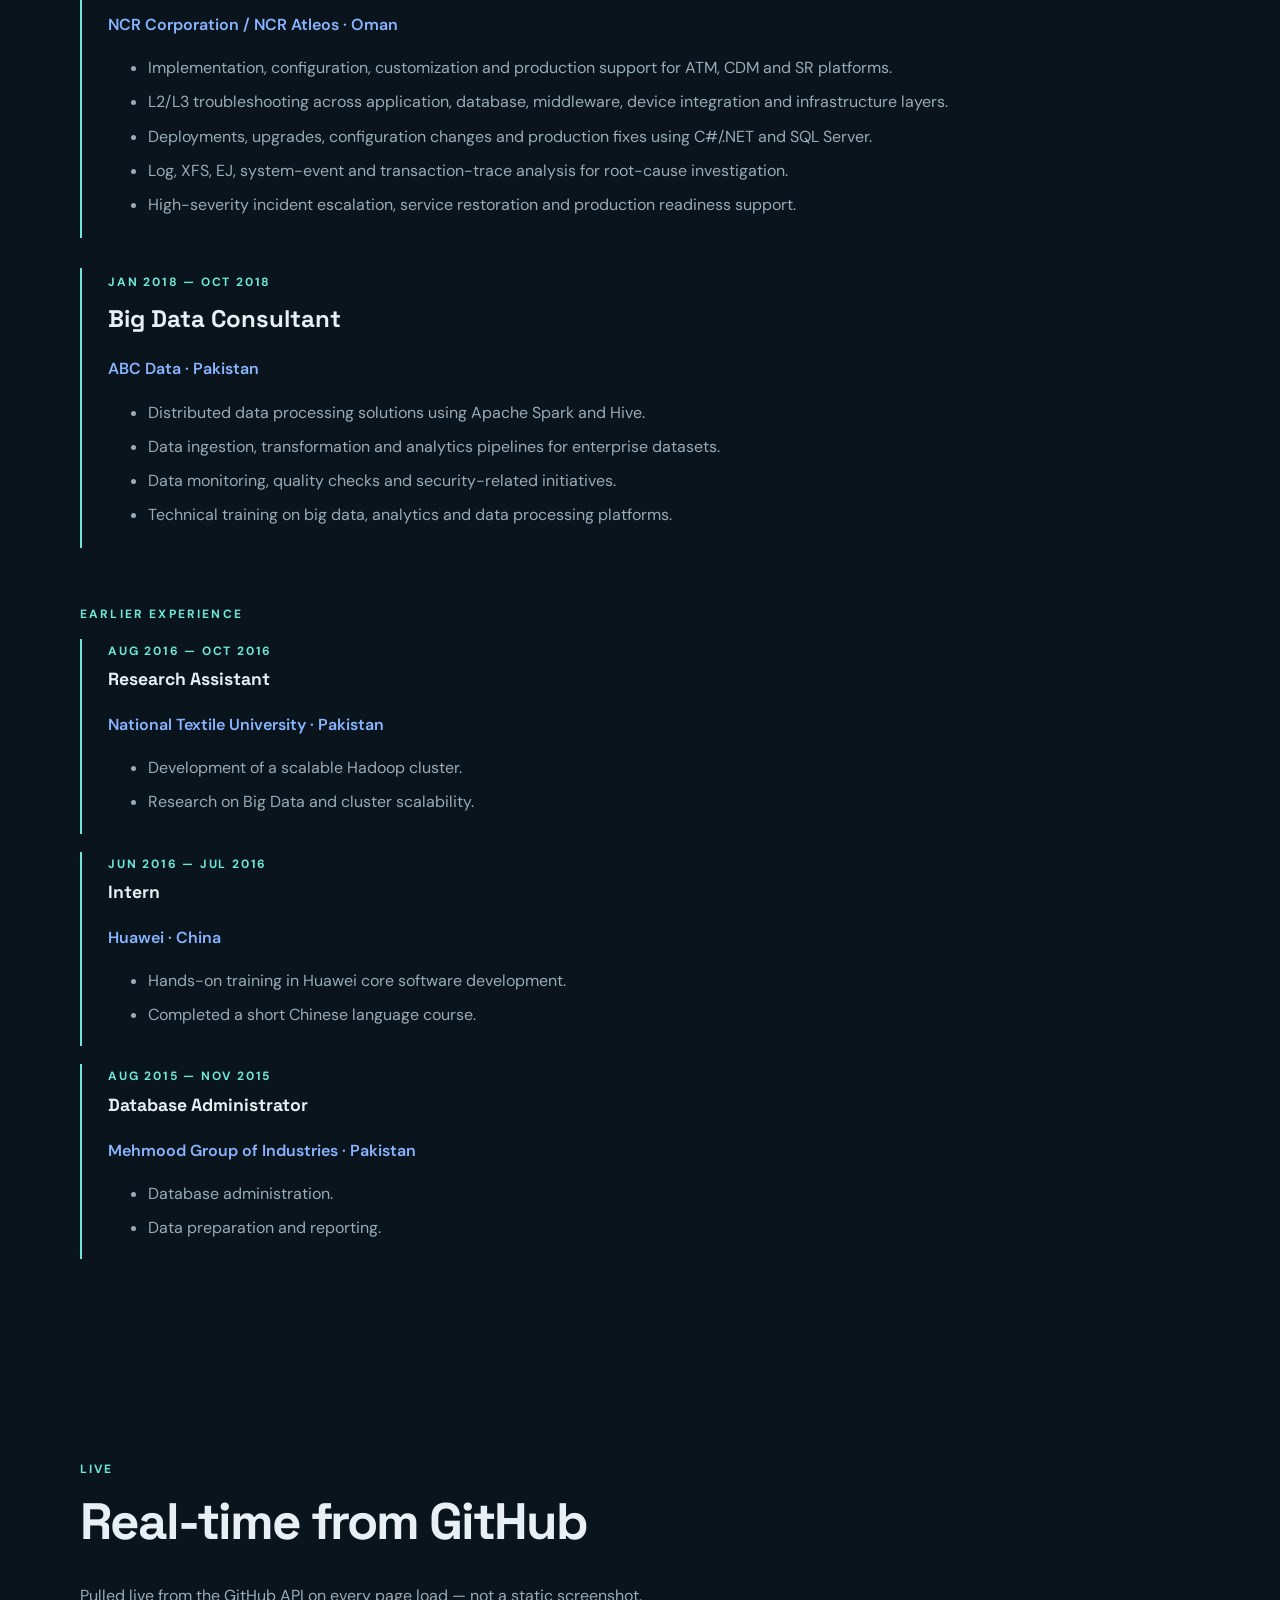
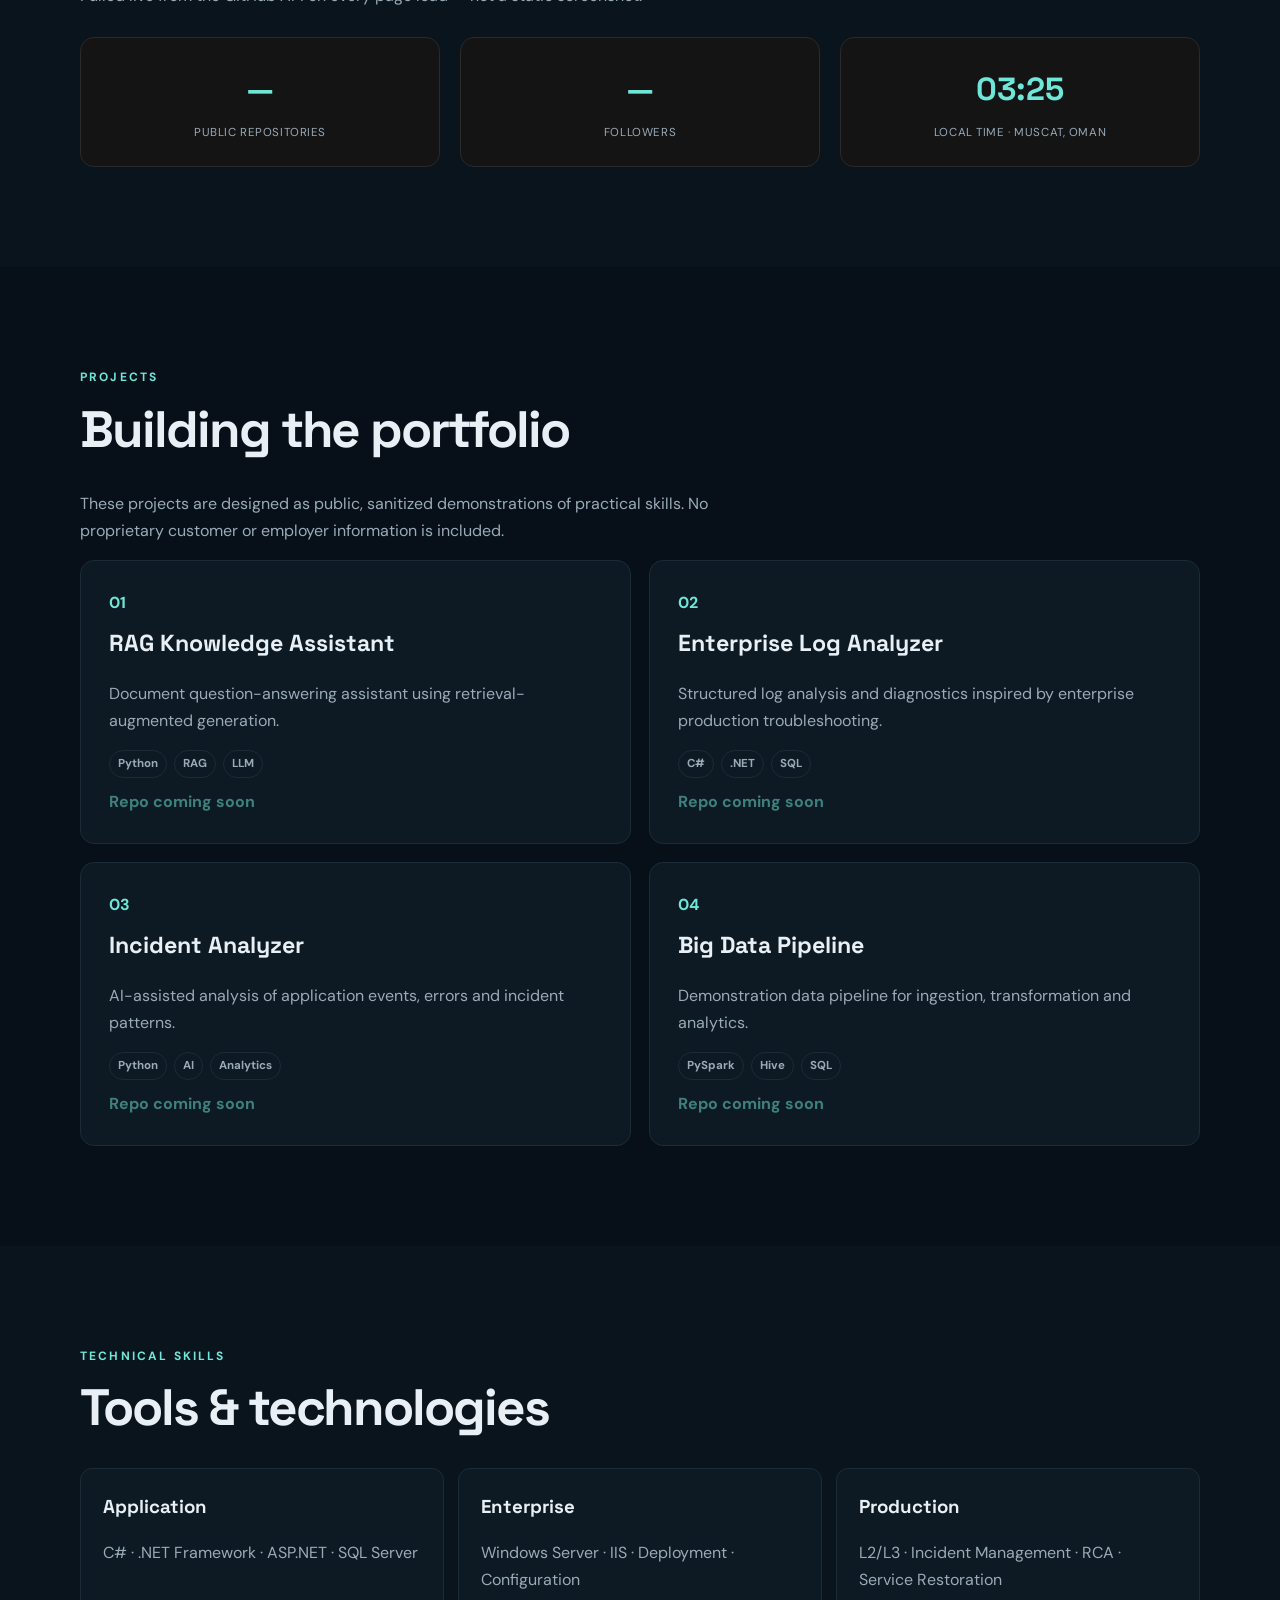
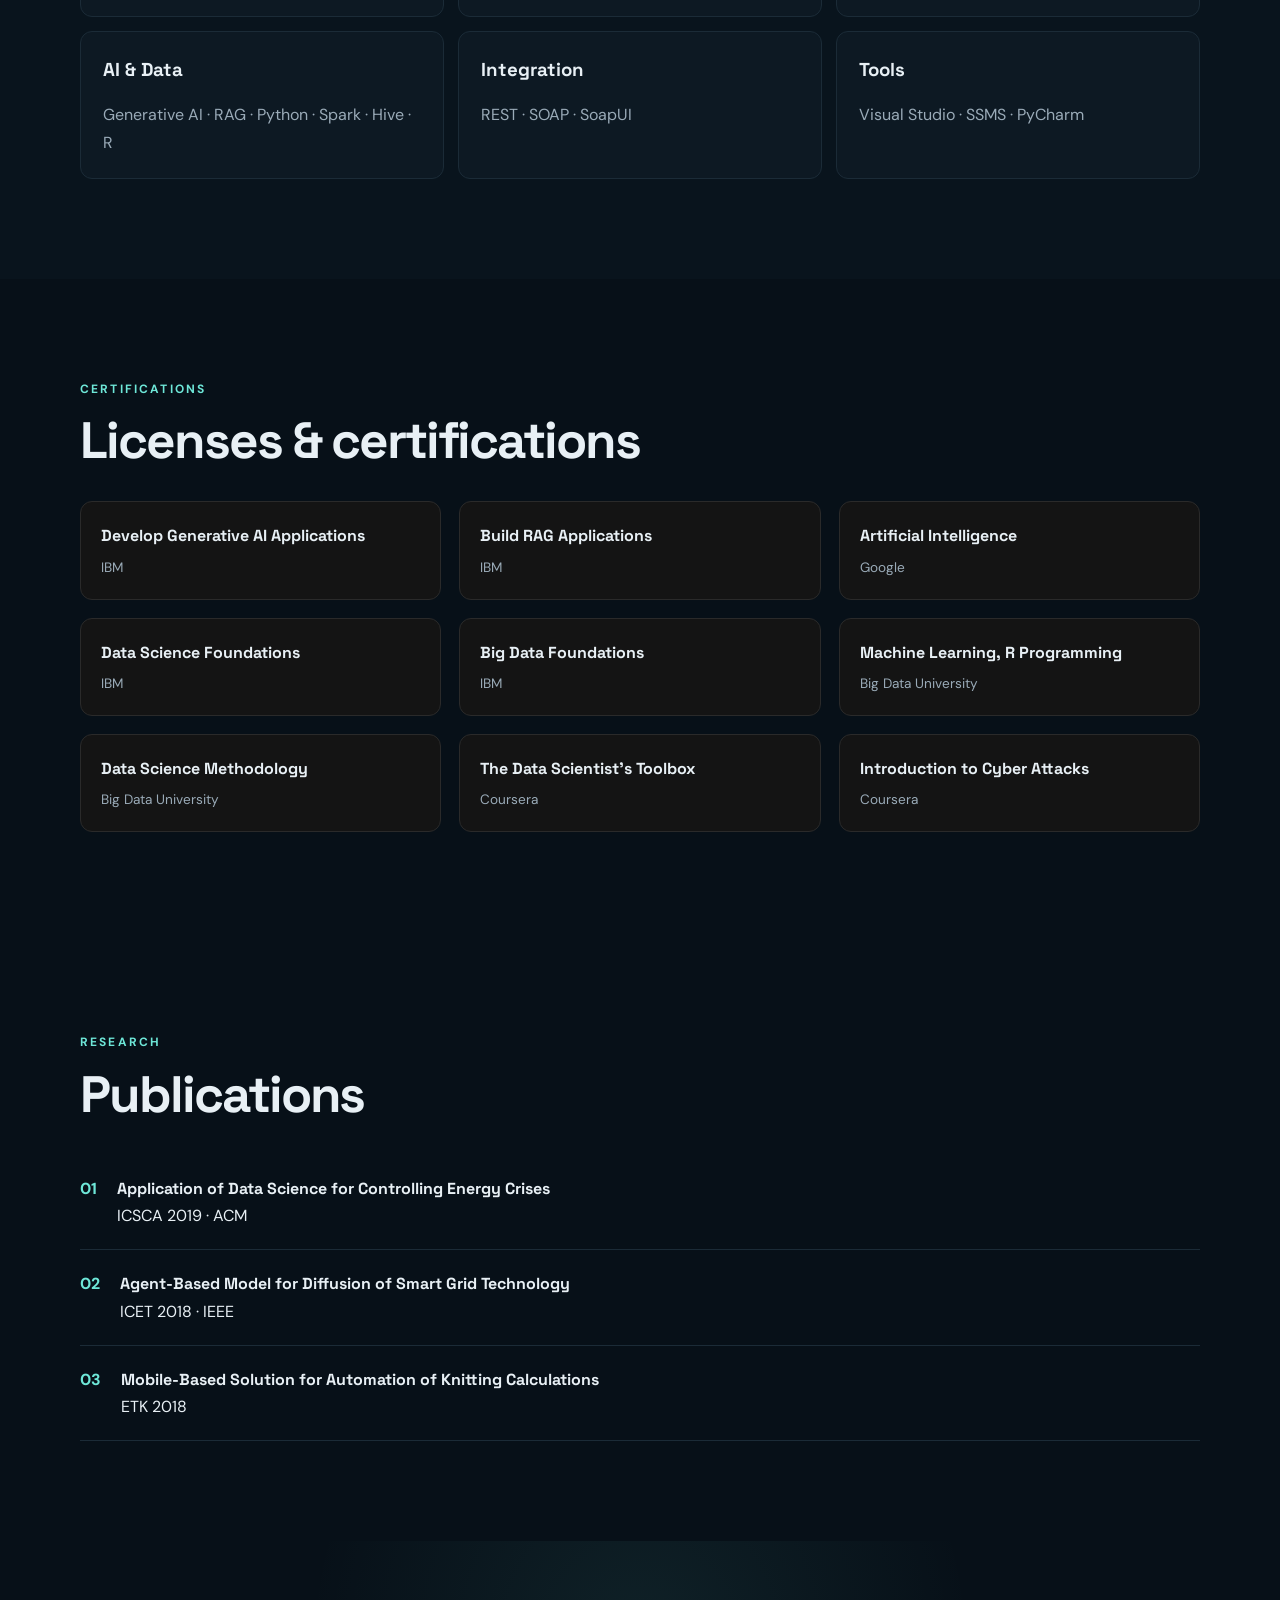
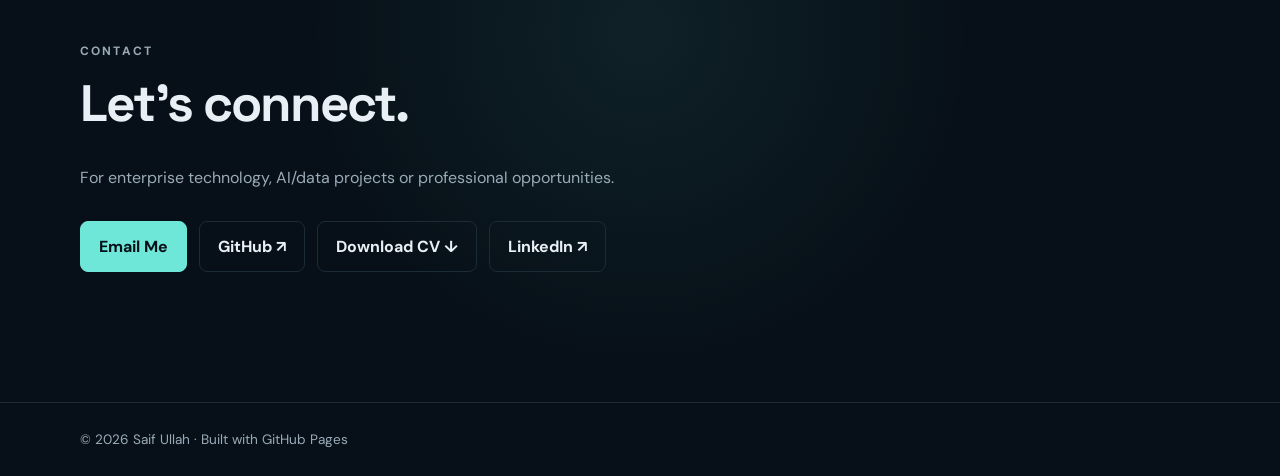
==== commit a8e820ee: "Add files via upload" ====
--- a/index.html
+++ b/index.html
@@ -1,49 +1,263 @@
-<!doctype html>
+<!DOCTYPE html>
 <html lang="en">
 <head>
-<meta charset="utf-8"><meta name="viewport" content="width=device-width,initial-scale=1">
-<meta name="description" content="Saif Ullah — Enterprise Solutions Consultant specializing in banking technology, enterprise software implementation, AI, automation and digital transformation.">
-<title>Saif Ullah | Enterprise Solutions Consultant</title>
-<link rel="preconnect" href="https://fonts.googleapis.com"><link rel="preconnect" href="https://fonts.gstatic.com" crossorigin>
-<link href="https://fonts.googleapis.com/css2?family=Inter:wght@400;500;600;700;800&family=JetBrains+Mono:wght@400;500;600&display=swap" rel="stylesheet">
-<link rel="stylesheet" href="styles.css">
+<meta charset="UTF-8">
+<meta name="viewport" content="width=device-width, initial-scale=1.0">
+<meta name="description" content="Saif Ullah — Senior Technical Consultant specializing in Enterprise Systems, AI and Data Solutions.">
+<title>Saif Ullah | Enterprise Systems • AI • Data</title>
+<link rel="icon" href="data:image/svg+xml,<svg xmlns=%22http://www.w3.org/2000/svg%22 viewBox=%220 0 100 100%22><text y=%22.9em%22 font-size=%2290%22>💻</text></svg>">
+<meta property="og:title" content="Saif Ullah | Enterprise Systems • AI • Data">
+<meta property="og:description" content="Senior Technical Consultant specializing in Enterprise Systems, AI and Data Solutions.">
+<meta property="og:type" content="website">
+<meta property="og:url" content="https://saifullah185032-ai.github.io/">
+<meta name="twitter:card" content="summary">
+<link rel="stylesheet" href="style.css">
 </head>
 <body>
-<header class="site-header"><div class="nav-wrap">
-<a class="brand" href="#top"><span>SU</span><strong>Saif Ullah</strong></a>
-<nav><a href="#about">About</a><a href="#experience">Experience</a><a href="#projects">Projects</a><a href="#certifications">Certifications</a><a href="#skills">Skills</a><a href="#research">Research</a><a href="#contact">Contact</a></nav>
-<a class="nav-cta" href="mailto:saif.pro.ds@gmail.com">Contact me</a>
-</div></header>
-<main id="top">
-<section class="hero section"><div class="hero-copy"><div class="eyebrow"><span class="dot"></span> ENTERPRISE TECHNOLOGY · AI · AUTOMATION</div>
-<h1>Saif <span>Ullah</span></h1><h2>Enterprise Solutions Consultant</h2>
-<p class="hero-lead">Banking Technology · AI &amp; Automation · Digital Transformation</p>
-<p class="hero-text">Enterprise technology professional with 8+ years of experience delivering mission-critical banking and self-service solutions across the Middle East and South Asia, with a growing focus on Generative AI, RAG, data science and intelligent automation.</p>
-<div class="hero-actions"><a class="btn primary" href="#experience">View experience</a><a class="btn secondary" href="https://www.linkedin.com/in/saif-ullah-1754b086/" target="_blank" rel="noopener">LinkedIn ↗</a></div></div>
-<div class="hero-panel"><div class="panel-label">CURRENT FOCUS</div><div class="focus">Enterprise AI</div><div class="focus">Intelligent Automation</div><div class="focus">Generative AI &amp; RAG</div><div class="focus">Digital Transformation</div><div class="panel-footer">Muscat, Masqaţ, Oman</div></div></section>
-<section id="about" class="section"><div class="section-head"><span>01</span><div><p class="kicker">ABOUT</p><h2>Enterprise delivery with an AI-first mindset.</h2></div></div>
-<div class="two-col"><div><p class="large">I am an Enterprise Solutions Consultant with over 8 years of experience delivering enterprise-scale banking and self-service technology solutions across the Middle East and South Asia.</p><p>My experience spans enterprise software implementation, ATM and self-service banking technologies, system integration, automation, production support, troubleshooting and root cause analysis within mission-critical environments.</p></div><div class="about-note"><strong>Areas of interest</strong><ul><li>Enterprise Banking Solutions</li><li>AI &amp; Automation</li><li>Digital Transformation</li><li>Data Science &amp; Analytics</li><li>Enterprise System Integration</li><li>Intelligent Process Automation</li><li>Generative AI &amp; RAG Architectures</li><li>Cloud &amp; Enterprise Technologies</li></ul></div></div>
-<p class="quote">Gold Medalist in Computer Science · Published Researcher · Enterprise Technology Consultant · International experience across Pakistan and GCC.</p></section>
-<section id="experience" class="section"><div class="section-head"><span>02</span><div><p class="kicker">EXPERIENCE</p><h2>Mission-critical technology delivery.</h2></div></div>
-<div class="timeline">
-<article class="experience-card"><div class="exp-meta"><span>OCT 2018 — PRESENT</span><span>MASQAŢ, OMAN</span></div><div class="exp-title"><h3>Technical Consultant</h3><p>NCR Atleos <span>·</span> NCR Corporation</p></div><p>Enterprise banking and self-service technology consultant delivering implementation, integration, automation and production support services for mission-critical environments.</p><ul><li>Delivered enterprise-scale software implementations, customization, deployments and production support for banking and self-service technology solutions.</li><li>Supported ATM, cash recycling and self-service platforms across implementation, testing, rollout and post-production support phases.</li><li>Performed advanced troubleshooting and root cause analysis across application, database, infrastructure, operating system and integration layers.</li><li>Collaborated with customers, engineering teams and business stakeholders to resolve complex production issues and improve system reliability.</li><li>Developed automation and optimization solutions that reduced manual effort and enhanced operational efficiency.</li><li>Supported software upgrades, release activities, validation testing and production deployments.</li><li>Contributed to system stability, availability, performance improvement and service continuity in high-availability environments.</li><li>Assisted in enterprise integration initiatives involving applications, databases, middleware and third-party systems.</li><li>Explored practical applications of AI, analytics and intelligent automation to improve operational processes and solution delivery.</li></ul><div class="tags"><span>Enterprise Software</span><span>Banking Technology</span><span>ATM / Self-Service</span><span>L2/L3 Support</span><span>RCA</span><span>Automation</span></div></article>
-<article class="experience-card"><div class="exp-meta"><span>2018</span><span>PAKISTAN</span></div><div class="exp-title"><h3>Big Data / AI Experience</h3><p>ABC Data</p></div><p>Earlier professional experience focused on data, analytics and technology solutions, supporting the transition into enterprise-scale technology consulting and AI/data engineering.</p><div class="tags"><span>Big Data</span><span>Data Science</span><span>Analytics</span><span>AI</span></div></article>
-<article class="experience-card"><div class="exp-meta"><span>MAY 2018 — OCT 2018</span><span>ISLAMABAD, PAKISTAN</span></div><div class="exp-title"><h3>Big Data and AI Developer</h3><p>Technology Incubation Center, NUST</p></div><ul><li>Designed and implemented Big Data solutions using Apache Spark, Hive and distributed data processing platforms.</li><li>Developed data pipelines and analytics solutions for large-scale datasets.</li><li>Implemented cybersecurity analytics and threat intelligence solutions using Apache Metron.</li><li>Built machine-learning-ready datasets and supported data science initiatives.</li><li>Delivered technical training sessions in Data Science, Machine Learning and Big Data technologies.</li></ul><div class="tags"><span>Apache Spark</span><span>Hive</span><span>Apache Metron</span><span>Machine Learning</span></div></article>
-<article class="experience-card compact"><div class="exp-meta"><span>AUG 2016 — OCT 2016</span><span>PAKISTAN</span></div><div class="exp-title"><h3>Research Assistant</h3><p>National Textile University</p></div><p>Research and development experience supporting academic and applied technology work.</p></article>
-<article class="experience-card compact"><div class="exp-meta"><span>JUN 2016 — JUL 2016</span><span>CHINA</span></div><div class="exp-title"><h3>Internship · Seeds for the Future 2016</h3><p>Huawei</p></div><p>Huawei training in Shenzhen, China, including a Chinese language short course at BLCU, Beijing.</p></article>
-<article class="experience-card compact"><div class="exp-meta"><span>AUG 2015 — NOV 2015</span><span>MULTAN, PAKISTAN</span></div><div class="exp-title"><h3>Software Trainee</h3><p>Mahmood Group of Industries</p></div><p>Early-career software and technology experience supporting enterprise business operations.</p></article>
-</div></section>
-<section id="projects" class="section"><div class="section-head"><span>03</span><div><p class="kicker">PROJECTS</p><h2>Selected work &amp; upcoming repositories.</h2></div></div><div class="project-grid">
-<article class="project-card"><span class="project-no">01</span><h3>RAG Knowledge Assistant</h3><p>Retrieval-augmented generation workflow for enterprise document search and contextual Q&amp;A.</p><div class="project-footer"><span>Generative AI · RAG</span><b>Repo coming soon →</b></div></article>
-<article class="project-card"><span class="project-no">02</span><h3>Enterprise Log Analyzer</h3><p>AI-assisted production log analysis designed to accelerate troubleshooting and root cause investigation.</p><div class="project-footer"><span>Automation · RCA</span><b>Repo coming soon →</b></div></article>
-<article class="project-card"><span class="project-no">03</span><h3>Incident Analyzer</h3><p>Structured analysis of incidents, events and operational signals for faster enterprise support.</p><div class="project-footer"><span>AI · Operations</span><b>Repo coming soon →</b></div></article>
-<article class="project-card"><span class="project-no">04</span><h3>Big Data Pipeline</h3><p>Data ingestion, transformation and analytics pipeline inspired by large-scale enterprise workloads.</p><div class="project-footer"><span>Spark · Data</span><b>Repo coming soon →</b></div></article>
-</div></section>
-<section id="certifications" class="section"><div class="section-head"><span>04</span><div><p class="kicker">CERTIFICATIONS</p><h2>Continuous learning, professionally presented.</h2></div></div><div class="cert-intro"><p>Selected credentials across Artificial Intelligence, Generative AI, Data Science, Big Data, Cybersecurity and enterprise systems.</p><div class="cert-stat"><strong id="cert-count">22</strong><span>credentials</span></div></div><div id="filters" class="filters"></div><div id="cert-grid" class="cert-grid"></div></section>
-<section id="skills" class="section"><div class="section-head"><span>05</span><div><p class="kicker">SKILLS</p><h2>Core capabilities.</h2></div></div><div class="skills-layout"><div class="skill-group"><h3>Top Skills</h3><div class="skill-list"><span>Vector Databases</span><span>Enterprise Software Implementation</span><span>Banking Technology</span><span>System Integration</span><span>Production Support</span><span>Root Cause Analysis</span></div></div><div class="skill-group"><h3>Technology</h3><div class="skill-list"><span>Generative AI</span><span>RAG</span><span>Python</span><span>C# / .NET</span><span>SQL Server</span><span>Apache Spark</span><span>Hive</span><span>Data Science</span><span>Machine Learning</span><span>Automation</span></div></div><div class="skill-group"><h3>Languages</h3><div class="skill-list"><span>English</span><span>Urdu · Native or Bilingual</span></div></div></div></section>
-<section id="research" class="section"><div class="section-head"><span>06</span><div><p class="kicker">RESEARCH &amp; RECOGNITION</p><h2>Research, publications and achievement.</h2></div></div><div class="research-grid"><div class="honor-card"><span class="mini-label">HONORS &amp; AWARDS</span><h3>Gold Medalist</h3><p>BSCS · Computer Science</p><div class="honor-line">Academic distinction</div></div><div class="pub-list"><span class="mini-label">PUBLICATIONS</span><article><b>Mobile Based Solution for the Automation of Knitting</b></article><article><b>Application of Data Science for Controlling Energy Crises: A Case Study of Pakistan</b></article><article><b>An Agent Based Model for Diffusion of Smart Grid Technology in the Society</b></article></div></div></section>
-<section id="education" class="section education"><div class="section-head"><span>07</span><div><p class="kicker">EDUCATION</p><h2>Academic foundation.</h2></div></div><div class="education-card"><div><h3>Bachelor of Computer Science (BSCS)</h3><p>National Textile University · Computer Science</p></div><strong>2013 — 2017</strong></div></section>
-<section id="contact" class="section contact"><div class="contact-box"><div><p class="kicker">08 / CONTACT</p><h2>Let’s connect.</h2><p>Open to conversations around enterprise technology, banking solutions, AI, automation and digital transformation.</p></div><div class="contact-links"><a href="mailto:saif.pro.ds@gmail.com"><span>Email</span>saif.pro.ds@gmail.com ↗</a><a href="https://www.linkedin.com/in/saif-ullah-1754b086/" target="_blank" rel="noopener"><span>LinkedIn</span>saif-ullah-1754b086 ↗</a><a href="https://github.com/saifullah185032-ai" target="_blank" rel="noopener"><span>GitHub</span>saifullah185032-ai ↗</a></div></div></section>
-</main><footer><span>© 2026 Saif Ullah</span><span>Enterprise Solutions · Banking Technology · AI &amp; Automation</span></footer>
-<script src="script.js"></script>
-</body></html>
+<header class="nav">
+  <div class="container nav-inner">
+    <a class="brand" href="#home"><span class="brand-badge">SU</span><span class="brand-text">Saif Ullah<span class="brand-sub">Enterprise Systems · AI & Data</span></span></a>
+    <nav>
+      <a href="#about">About</a>
+      <a href="#experience">Experience</a>
+      <a href="#live">Live</a>
+      <a href="#projects">Projects</a>
+      <a href="#skills">Skills</a>
+      <a href="#certifications">Certifications</a>
+      <a href="#publications">Publications</a>
+      <a href="#contact">Contact</a>
+    </nav>
+  </div>
+</header>
+
+<main>
+<section id="home" class="hero">
+  <div class="container hero-grid">
+    <div>
+      <p class="eyebrow">SENIOR TECHNICAL CONSULTANT</p>
+      <h1>Enterprise Systems.<br><span>AI & Data.</span></h1>
+      <p class="lead">8+ years of experience delivering mission-critical enterprise technology solutions across banking environments, with hands-on expertise in .NET, production engineering, AI/RAG and data platforms.</p>
+      <div class="actions">
+        <a class="button primary" href="#projects">Explore Projects</a>
+        <a class="button secondary" href="assets/Saif_Ullah_CV.pdf" target="_blank" rel="noopener">Download CV ↓</a><a class="button secondary" href="https://www.linkedin.com/in/saif-ullah-1754b086/" target="_blank" rel="noopener">LinkedIn ↗</a>
+      </div>
+      <div class="quick">
+        <span>📍 Muscat, Oman</span>
+        <span>⚙️ Enterprise Technology</span>
+        <span>🤖 AI & Data</span>
+      </div>
+    </div>
+    <div class="hero-card">
+      <div class="terminal-top"><i></i><i></i><i></i></div>
+      <pre><code>saifullah@portfolio:~$ whoami
+
+Senior Technical Consultant
+
+focus:
+  .NET / C#
+  SQL Server
+  Production Engineering
+  Generative AI / RAG
+  Python / Spark / Hive
+
+status:
+  building practical projects...</code></pre>
+    </div>
+  </div>
+</section>
+
+<section id="about" class="section">
+<div class="container">
+  <p class="eyebrow">ABOUT</p>
+  <h2>Technology with an enterprise mindset.</h2>
+  <div class="two-col">
+    <p>My work spans enterprise banking systems, application platforms, production support, deployments, incident resolution and operational readiness. I work across application, database, middleware, device integration and infrastructure layers.</p>
+    <p>I also work with modern AI and data technologies including Generative AI, Retrieval-Augmented Generation, Python, Apache Spark, Hive and R, with an interest in practical automation and data-driven solutions.</p>
+  </div>
+</div>
+</section>
+
+<section id="experience" class="section alt">
+<div class="container">
+  <p class="eyebrow">EXPERIENCE</p>
+  <h2>Enterprise experience</h2>
+  <div class="timeline">
+    <article>
+      <div class="date">OCT 2018 — PRESENT</div>
+      <h3>Technical Consultant</h3>
+      <p class="company">NCR Corporation / NCR Atleos · Oman</p>
+      <ul>
+        <li>Implementation, configuration, customization and production support for ATM, CDM and SR platforms.</li>
+        <li>L2/L3 troubleshooting across application, database, middleware, device integration and infrastructure layers.</li>
+        <li>Deployments, upgrades, configuration changes and production fixes using C#/.NET and SQL Server.</li>
+        <li>Log, XFS, EJ, system-event and transaction-trace analysis for root-cause investigation.</li>
+        <li>High-severity incident escalation, service restoration and production readiness support.</li>
+      </ul>
+    </article>
+    <article>
+      <div class="date">JAN 2018 — OCT 2018</div>
+      <h3>Big Data Consultant</h3>
+      <p class="company">ABC Data · Pakistan</p>
+      <ul>
+        <li>Distributed data processing solutions using Apache Spark and Hive.</li>
+        <li>Data ingestion, transformation and analytics pipelines for enterprise datasets.</li>
+        <li>Data monitoring, quality checks and security-related initiatives.</li>
+        <li>Technical training on big data, analytics and data processing platforms.</li>
+      </ul>
+    </article>
+  </div>
+
+  <p class="eyebrow" style="margin-top:56px">EARLIER EXPERIENCE</p>
+  <div class="timeline timeline-compact">
+    <article>
+      <div class="date">AUG 2016 — OCT 2016</div>
+      <h3>Research Assistant</h3>
+      <p class="company">National Textile University · Pakistan</p>
+      <ul>
+        <li>Development of a scalable Hadoop cluster.</li>
+        <li>Research on Big Data and cluster scalability.</li>
+      </ul>
+    </article>
+    <article>
+      <div class="date">JUN 2016 — JUL 2016</div>
+      <h3>Intern</h3>
+      <p class="company">Huawei · China</p>
+      <ul>
+        <li>Hands-on training in Huawei core software development.</li>
+        <li>Completed a short Chinese language course.</li>
+      </ul>
+    </article>
+    <article>
+      <div class="date">AUG 2015 — NOV 2015</div>
+      <h3>Database Administrator</h3>
+      <p class="company">Mehmood Group of Industries · Pakistan</p>
+      <ul>
+        <li>Database administration.</li>
+        <li>Data preparation and reporting.</li>
+      </ul>
+    </article>
+  </div>
+</div>
+</section>
+
+<section id="live" class="section alt">
+<div class="container">
+  <p class="eyebrow">LIVE</p>
+  <h2>Real-time from GitHub</h2>
+  <p class="section-intro">Pulled live from the GitHub API on every page load — not a static screenshot.</p>
+  <div class="live-grid" id="live-grid">
+    <div class="live-stat"><span class="live-value" id="live-repos">—</span><span class="live-label">Public repositories</span></div>
+    <div class="live-stat"><span class="live-value" id="live-followers">—</span><span class="live-label">Followers</span></div>
+    <div class="live-stat"><span class="live-value" id="live-time">—</span><span class="live-label">Local time · Muscat, Oman</span></div>
+  </div>
+</div>
+</section>
+<script>
+(function(){
+  fetch('https://api.github.com/users/saifullah185032-ai')
+    .then(function(r){ return r.json(); })
+    .then(function(u){
+      document.getElementById('live-repos').textContent = u.public_repos;
+      document.getElementById('live-followers').textContent = u.followers;
+    })
+    .catch(function(){});
+  function updateClock(){
+    var now = new Date();
+    var oman = new Date(now.toLocaleString('en-US', { timeZone: 'Asia/Muscat' }));
+    var h = oman.getHours().toString().padStart(2,'0');
+    var m = oman.getMinutes().toString().padStart(2,'0');
+    document.getElementById('live-time').textContent = h + ':' + m;
+  }
+  updateClock();
+  setInterval(updateClock, 30000);
+})();
+</script>
+
+<section id="projects" class="section">
+<div class="container">
+  <p class="eyebrow">PROJECTS</p>
+  <h2>Building the portfolio</h2>
+  <p class="section-intro">These projects are designed as public, sanitized demonstrations of practical skills. No proprietary customer or employer information is included.</p>
+  <div class="cards">
+    <article class="card"><span>01</span><h3>RAG Knowledge Assistant</h3><p>Document question-answering assistant using retrieval-augmented generation.</p><div class="tags"><b>Python</b><b>RAG</b><b>LLM</b></div><a href="https://github.com/saifullah185032-ai/rag-knowledge-assistant" class="repo-pending" data-repo="rag-knowledge-assistant">GitHub →</a></article>
+    <article class="card"><span>02</span><h3>Enterprise Log Analyzer</h3><p>Structured log analysis and diagnostics inspired by enterprise production troubleshooting.</p><div class="tags"><b>C#</b><b>.NET</b><b>SQL</b></div><a href="https://github.com/saifullah185032-ai/enterprise-log-analyzer" class="repo-pending" data-repo="enterprise-log-analyzer">GitHub →</a></article>
+    <article class="card"><span>03</span><h3>Incident Analyzer</h3><p>AI-assisted analysis of application events, errors and incident patterns.</p><div class="tags"><b>Python</b><b>AI</b><b>Analytics</b></div><a href="https://github.com/saifullah185032-ai/incident-analyzer" class="repo-pending" data-repo="incident-analyzer">GitHub →</a></article>
+    <article class="card"><span>04</span><h3>Big Data Pipeline</h3><p>Demonstration data pipeline for ingestion, transformation and analytics.</p><div class="tags"><b>PySpark</b><b>Hive</b><b>SQL</b></div><a href="https://github.com/saifullah185032-ai/big-data-pipeline" class="repo-pending" data-repo="big-data-pipeline">GitHub →</a></article>
+  </div>
+  <script>
+  // Hide/relabel project links that point to repos which don't exist yet on GitHub,
+  // so visitors never land on a 404. Once you create each repo, this auto-detects it.
+  document.querySelectorAll('.repo-pending').forEach(function(link){
+    var repo = link.getAttribute('data-repo');
+    fetch('https://api.github.com/repos/saifullah185032-ai/' + repo)
+      .then(function(r){ if(!r.ok){ throw new Error('missing'); } })
+      .catch(function(){
+        link.removeAttribute('href');
+        link.textContent = 'Repo coming soon';
+        link.classList.add('disabled-link');
+      });
+  });
+  </script>
+</div>
+</section>
+
+<section id="skills" class="section alt">
+<div class="container">
+  <p class="eyebrow">TECHNICAL SKILLS</p>
+  <h2>Tools & technologies</h2>
+  <div class="skill-grid">
+    <div><h3>Application</h3><p>C# · .NET Framework · ASP.NET · SQL Server</p></div>
+    <div><h3>Enterprise</h3><p>Windows Server · IIS · Deployment · Configuration</p></div>
+    <div><h3>Production</h3><p>L2/L3 · Incident Management · RCA · Service Restoration</p></div>
+    <div><h3>AI & Data</h3><p>Generative AI · RAG · Python · Spark · Hive · R</p></div>
+    <div><h3>Integration</h3><p>REST · SOAP · SoapUI</p></div>
+    <div><h3>Tools</h3><p>Visual Studio · SSMS · PyCharm</p></div>
+  </div>
+</div>
+</section>
+
+<section id="certifications" class="section">
+<div class="container">
+  <p class="eyebrow">CERTIFICATIONS</p>
+  <h2>Licenses & certifications</h2>
+  <div class="cert-grid">
+    <div class="cert-item"><h3>Develop Generative AI Applications</h3><p>IBM</p></div>
+    <div class="cert-item"><h3>Build RAG Applications</h3><p>IBM</p></div>
+    <div class="cert-item"><h3>Artificial Intelligence</h3><p>Google</p></div>
+    <div class="cert-item"><h3>Data Science Foundations</h3><p>IBM</p></div>
+    <div class="cert-item"><h3>Big Data Foundations</h3><p>IBM</p></div>
+    <div class="cert-item"><h3>Machine Learning, R Programming</h3><p>Big Data University</p></div>
+    <div class="cert-item"><h3>Data Science Methodology</h3><p>Big Data University</p></div>
+    <div class="cert-item"><h3>The Data Scientist's Toolbox</h3><p>Coursera</p></div>
+    <div class="cert-item"><h3>Introduction to Cyber Attacks</h3><p>Coursera</p></div>
+  </div>
+</div>
+</section>
+
+<section id="publications" class="section">
+<div class="container">
+  <p class="eyebrow">RESEARCH</p>
+  <h2>Publications</h2>
+  <div class="publication"><span>01</span><p><strong>Application of Data Science for Controlling Energy Crises</strong><br>ICSCA 2019 · ACM</p></div>
+  <div class="publication"><span>02</span><p><strong>Agent-Based Model for Diffusion of Smart Grid Technology</strong><br>ICET 2018 · IEEE</p></div>
+  <div class="publication"><span>03</span><p><strong>Mobile-Based Solution for Automation of Knitting Calculations</strong><br>ETK 2018</p></div>
+</div>
+</section>
+
+<section id="contact" class="section contact">
+<div class="container">
+  <p class="eyebrow">CONTACT</p>
+  <h2>Let's connect.</h2>
+  <p>For enterprise technology, AI/data projects or professional opportunities.</p>
+  <div class="actions">
+    <a class="button primary" href="mailto:Saif.pro.ds@gmail.com">Email Me</a>
+    <a class="button secondary" href="https://github.com/saifullah185032-ai" target="_blank" rel="noopener">GitHub ↗</a>
+    <a class="button secondary" href="assets/Saif_Ullah_CV.pdf" target="_blank">Download CV ↓</a><a class="button secondary" href="https://www.linkedin.com/in/saif-ullah-1754b086/" target="_blank" rel="noopener">LinkedIn ↗</a>
+  </div>
+</div>
+</section>
+</main>
+
+<footer><div class="container">© 2026 Saif Ullah · Built with GitHub Pages</div></footer>
+</body>
+</html>
--- a/style.css
+++ b/style.css
@@ -0,0 +1,29 @@
+@import url('https://fonts.googleapis.com/css2?family=DM+Sans:wght@400;500;600;700&family=Space+Grotesk:wght@500;600;700&display=swap');
+:root{--bg:#071018;--panel:#0d1923;--text:#e8f0f5;--muted:#9aabb8;--line:#1b2b37;--accent:#6ee7d8;--accent2:#8ab4ff;--max:1120px}
+*{box-sizing:border-box}html{scroll-behavior:smooth}body{margin:0;background:var(--bg);color:var(--text);font-family:"DM Sans",sans-serif;line-height:1.7}a{color:inherit}.container{width:min(var(--max),calc(100% - 40px));margin:auto}
+.nav{position:sticky;top:0;z-index:10;background:rgba(7,16,24,.82);backdrop-filter:blur(16px);border-bottom:1px solid var(--line)}.nav-inner{height:72px;display:flex;align-items:center;justify-content:space-between}.brand{font-family:"Space Grotesk";font-weight:700;text-decoration:none;font-size:1.55rem;letter-spacing:-0.02em;display:flex;align-items:center;gap:10px}
+.brand .brand-badge{width:34px;height:34px;border-radius:9px;background:var(--accent);color:#000;display:flex;align-items:center;justify-content:center;font-size:1rem;font-weight:800}
+.brand .brand-sub{display:block;font-size:.62rem;font-weight:500;letter-spacing:.08em;color:var(--muted);text-transform:uppercase;margin-top:1px}
+.brand-text{display:flex;flex-direction:column;line-height:1.05}.nav nav{display:flex;gap:24px}.nav nav a{color:var(--muted);text-decoration:none;font-size:.9rem}.nav nav a:hover{color:var(--text)}
+.hero{padding:110px 0 90px;background:radial-gradient(circle at 75% 30%,rgba(110,231,216,.10),transparent 35%),radial-gradient(circle at 10% 80%,rgba(138,180,255,.08),transparent 30%)}.hero-grid{display:grid;grid-template-columns:1.15fr .85fr;gap:70px;align-items:center}.eyebrow{font-size:.75rem;letter-spacing:.18em;font-weight:700;color:var(--accent);margin:0 0 14px}.hero h1{font-family:"Space Grotesk";font-size:clamp(3.2rem,7vw,6.4rem);line-height:.98;margin:0 0 28px;letter-spacing:-.06em}.hero h1 span{color:var(--accent)}.lead{font-size:1.18rem;color:var(--muted);max-width:720px}.actions{display:flex;gap:12px;flex-wrap:wrap;margin:30px 0}.button{padding:11px 18px;border-radius:8px;text-decoration:none;font-weight:700;border:1px solid var(--line)}.primary{background:var(--accent);color:#071018;border-color:var(--accent)}.secondary{background:transparent}.quick{display:flex;gap:18px;flex-wrap:wrap;color:var(--muted);font-size:.9rem}.hero-card{background:var(--panel);border:1px solid var(--line);border-radius:16px;box-shadow:0 20px 60px rgba(0,0,0,.25);overflow:hidden}.terminal-top{height:40px;border-bottom:1px solid var(--line);display:flex;align-items:center;gap:7px;padding:0 14px}.terminal-top i{width:9px;height:9px;border-radius:50%;background:#38505e}.hero-card pre{padding:26px;margin:0;overflow:auto;color:#c9d7df;font-size:.86rem}
+.section{padding:100px 0}.alt{background:#09141d}.section h2{font-family:"Space Grotesk";font-size:clamp(2rem,4vw,3.5rem);line-height:1.1;margin:0 0 32px;letter-spacing:-.04em}.two-col{display:grid;grid-template-columns:1fr 1fr;gap:40px;color:var(--muted);font-size:1.05rem}.timeline{display:grid;gap:30px}.timeline article{border-left:2px solid var(--accent);padding:4px 0 4px 26px}.date{font-size:.75rem;letter-spacing:.15em;color:var(--accent);font-weight:700}.timeline h3{font-family:"Space Grotesk";font-size:1.5rem;margin:6px 0}.company{color:var(--accent2);font-weight:600}.timeline li{color:var(--muted);margin:7px 0}.section-intro{color:var(--muted);max-width:700px}.cards{display:grid;grid-template-columns:repeat(2,1fr);gap:18px}.card{background:var(--panel);border:1px solid var(--line);border-radius:14px;padding:28px;transition:.2s}.card:hover{transform:translateY(-3px);border-color:#315263}.card>span{color:var(--accent);font-weight:700}.card h3{font-family:"Space Grotesk";font-size:1.45rem;margin:8px 0}.card p{color:var(--muted)}.card a{display:inline-block;margin-top:10px;color:var(--accent);text-decoration:none;font-weight:700}.tags{display:flex;gap:7px;flex-wrap:wrap}.tags b{font-size:.72rem;color:var(--muted);border:1px solid var(--line);padding:3px 8px;border-radius:99px}
+.skill-grid{display:grid;grid-template-columns:repeat(3,1fr);gap:14px}.skill-grid div{border:1px solid var(--line);padding:22px;border-radius:12px;background:var(--panel)}.skill-grid h3{margin:0;font-family:"Space Grotesk"}.skill-grid p{color:var(--muted);margin-bottom:0}.publication{display:flex;gap:20px;padding:20px 0;border-bottom:1px solid var(--line)}.publication span{color:var(--accent);font-weight:700}.publication p{margin:0}.publication strong{font-family:"Space Grotesk"}.contact{background:radial-gradient(circle at 50% 20%,rgba(110,231,216,.08),transparent 45%)}.contact p{color:var(--muted)}footer{border-top:1px solid var(--line);padding:25px 0;color:var(--muted);font-size:.85rem}
+@media(max-width:800px){.nav nav{display:none}.hero{padding:75px 0}.hero-grid,.two-col{grid-template-columns:1fr}.cards,.skill-grid{grid-template-columns:1fr}.hero h1{font-size:3.5rem}}
+
+.disabled-link{opacity:.5;pointer-events:none;cursor:default;}
+
+.timeline-compact{gap:18px}
+.timeline-compact article{padding:2px 0 2px 26px}
+.timeline-compact h3{font-size:1.1rem;margin:4px 0}
+.timeline-compact .date{font-size:.75rem}
+.live-grid{display:grid;grid-template-columns:repeat(3,1fr);gap:20px;margin-top:28px}
+.live-stat{background:var(--card,#141414);border:1px solid var(--border,#2a2a2a);border-radius:14px;padding:24px 18px;text-align:center}
+.live-value{display:block;font-family:"Space Grotesk";font-size:2rem;font-weight:700;color:var(--accent)}
+.live-label{display:block;margin-top:6px;font-size:.72rem;letter-spacing:.05em;text-transform:uppercase;color:var(--muted)}
+@media (max-width:768px){.live-grid{grid-template-columns:repeat(2,1fr)}}
+
+.cert-grid{display:grid;grid-template-columns:repeat(3,1fr);gap:18px;margin-top:28px}
+.cert-item{background:var(--card,#141414);border:1px solid var(--border,#2a2a2a);border-radius:12px;padding:20px}
+.cert-item h3{font-family:"Space Grotesk";font-size:1rem;margin:0 0 6px}
+.cert-item p{color:var(--muted);font-size:.85rem;margin:0}
+@media (max-width:768px){.cert-grid{grid-template-columns:1fr}}
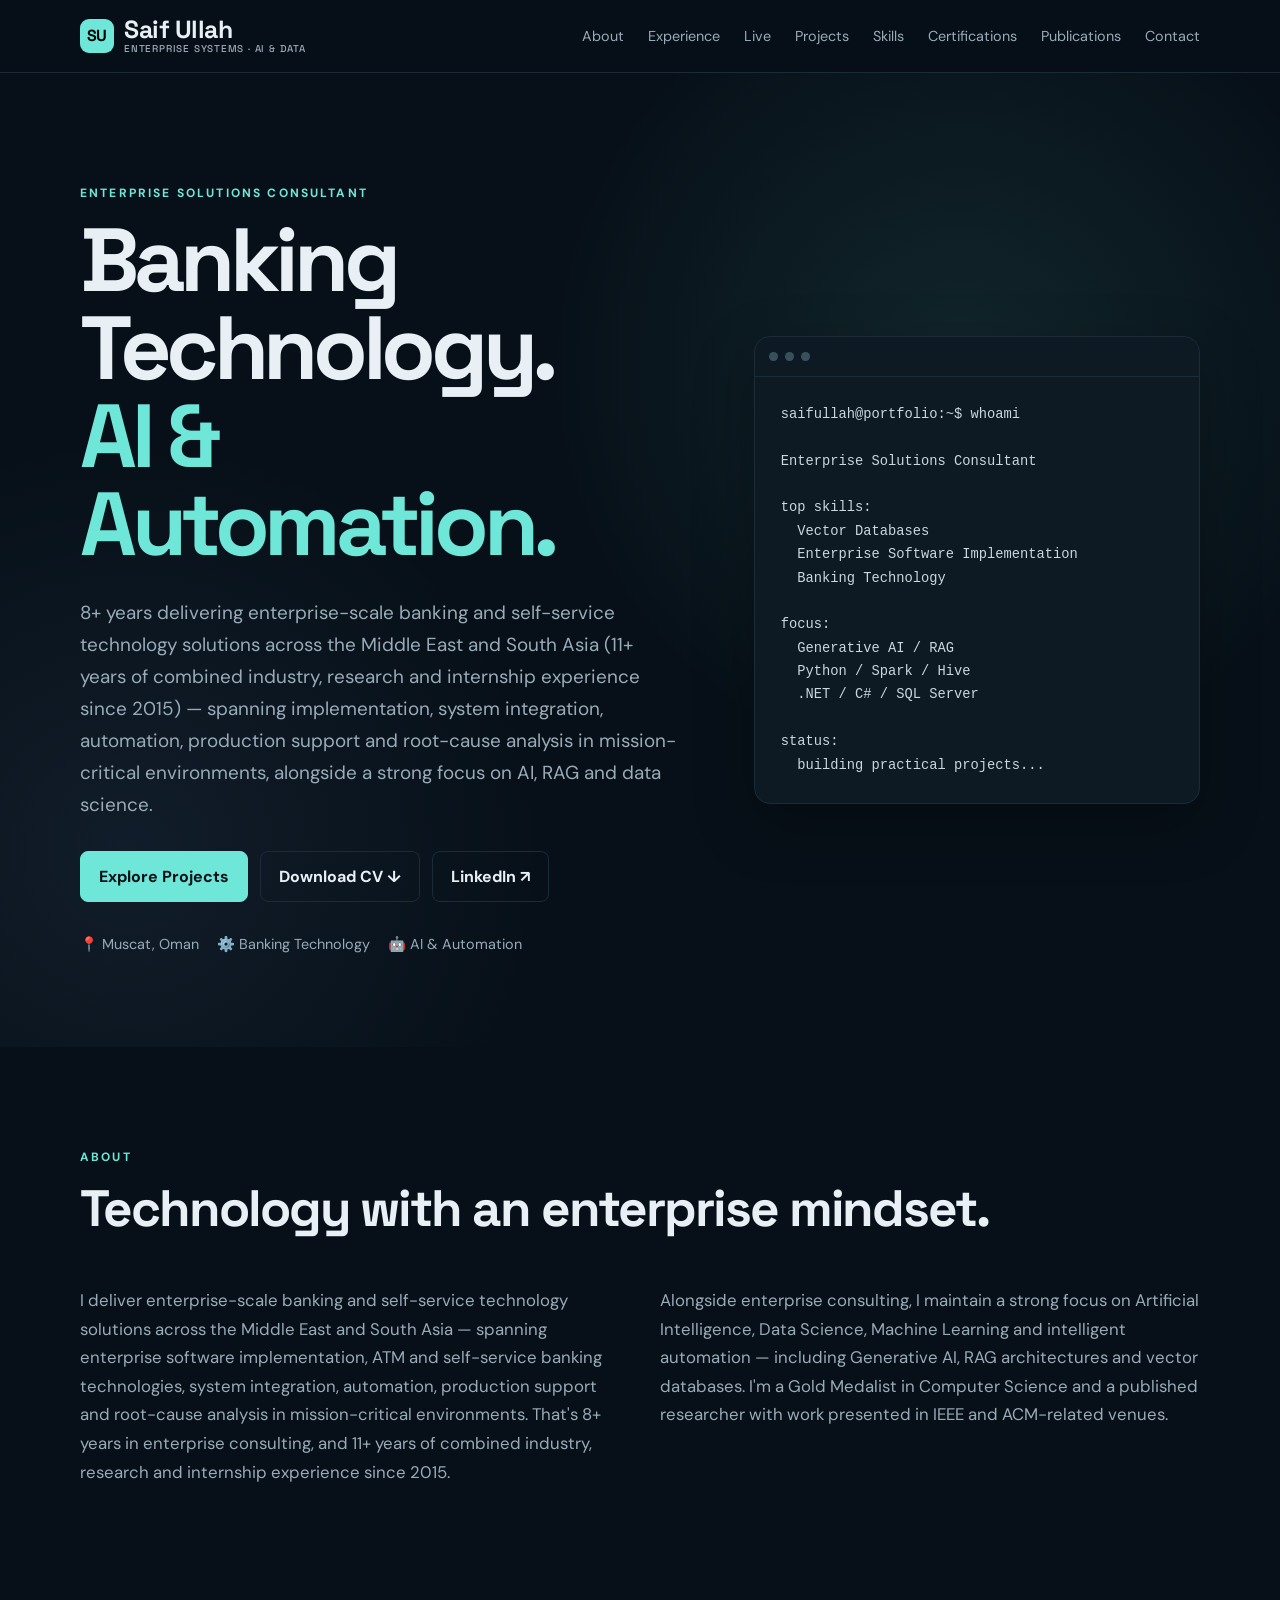
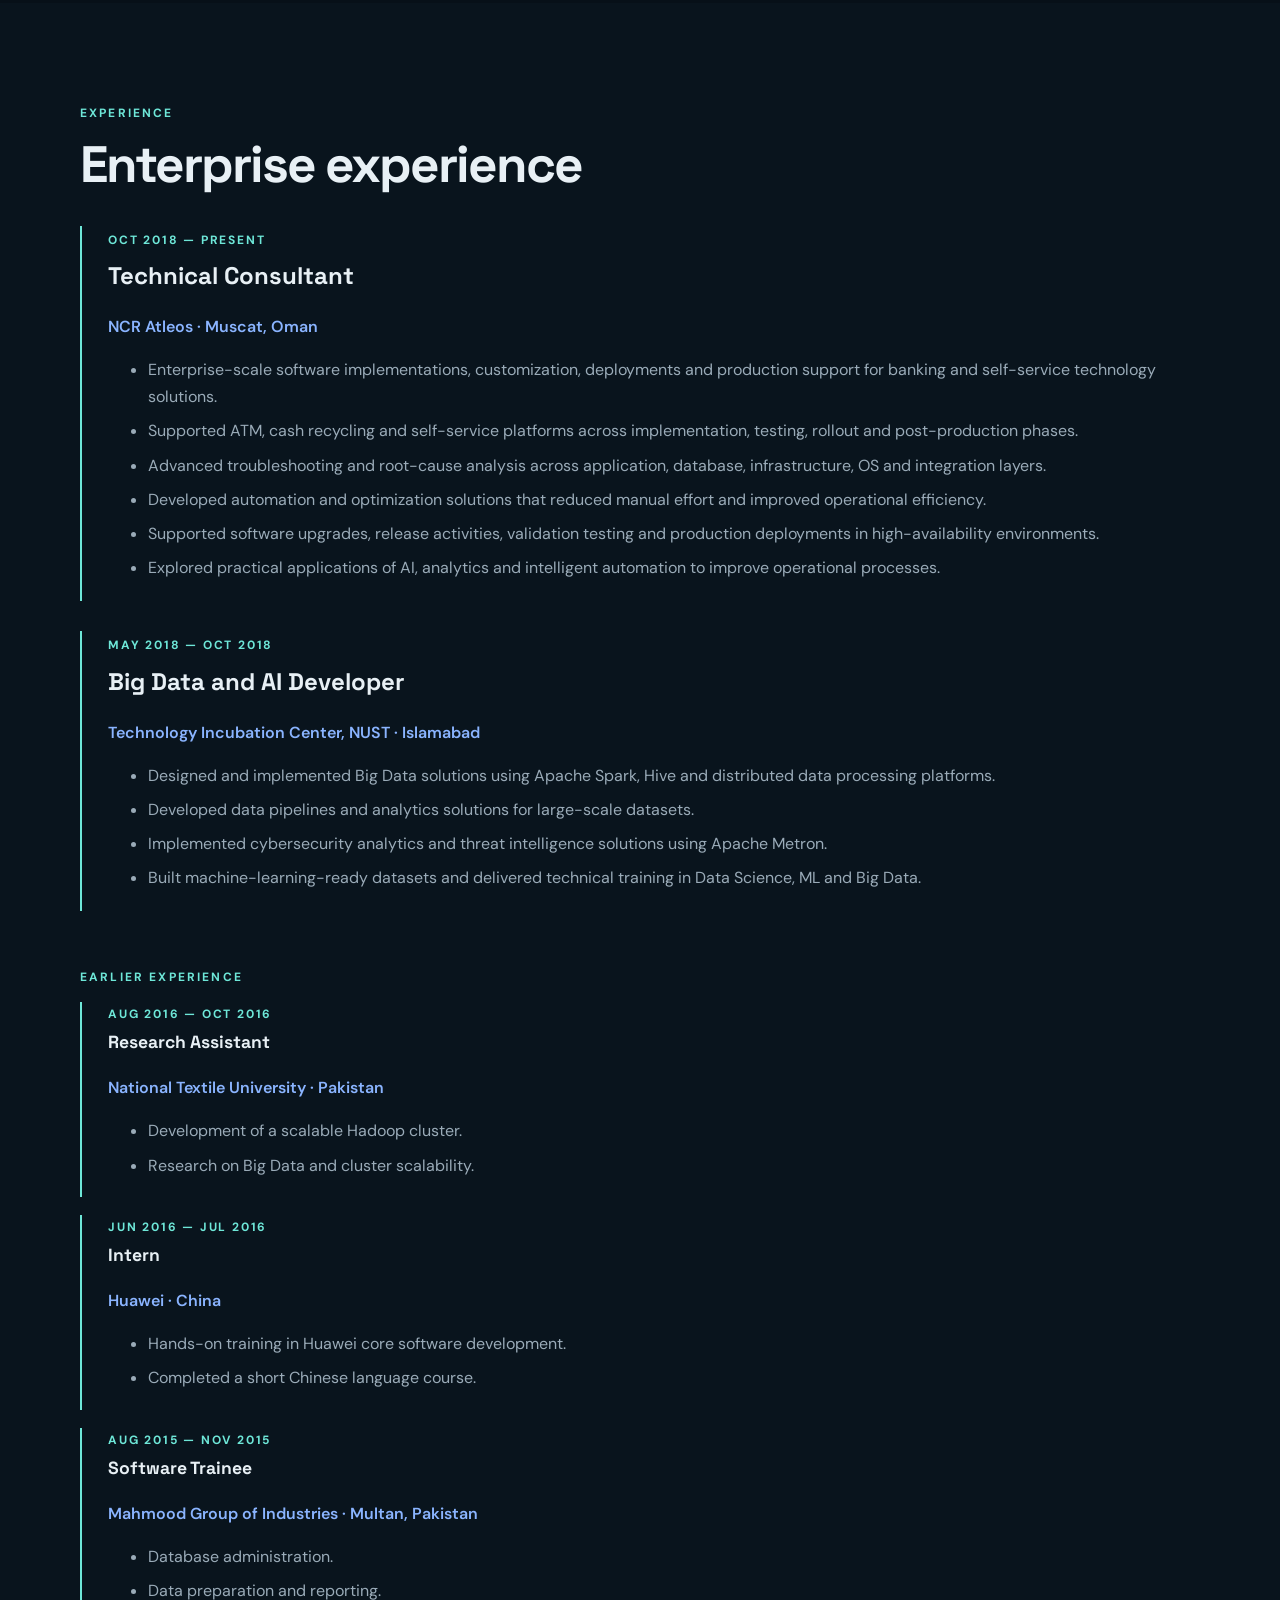
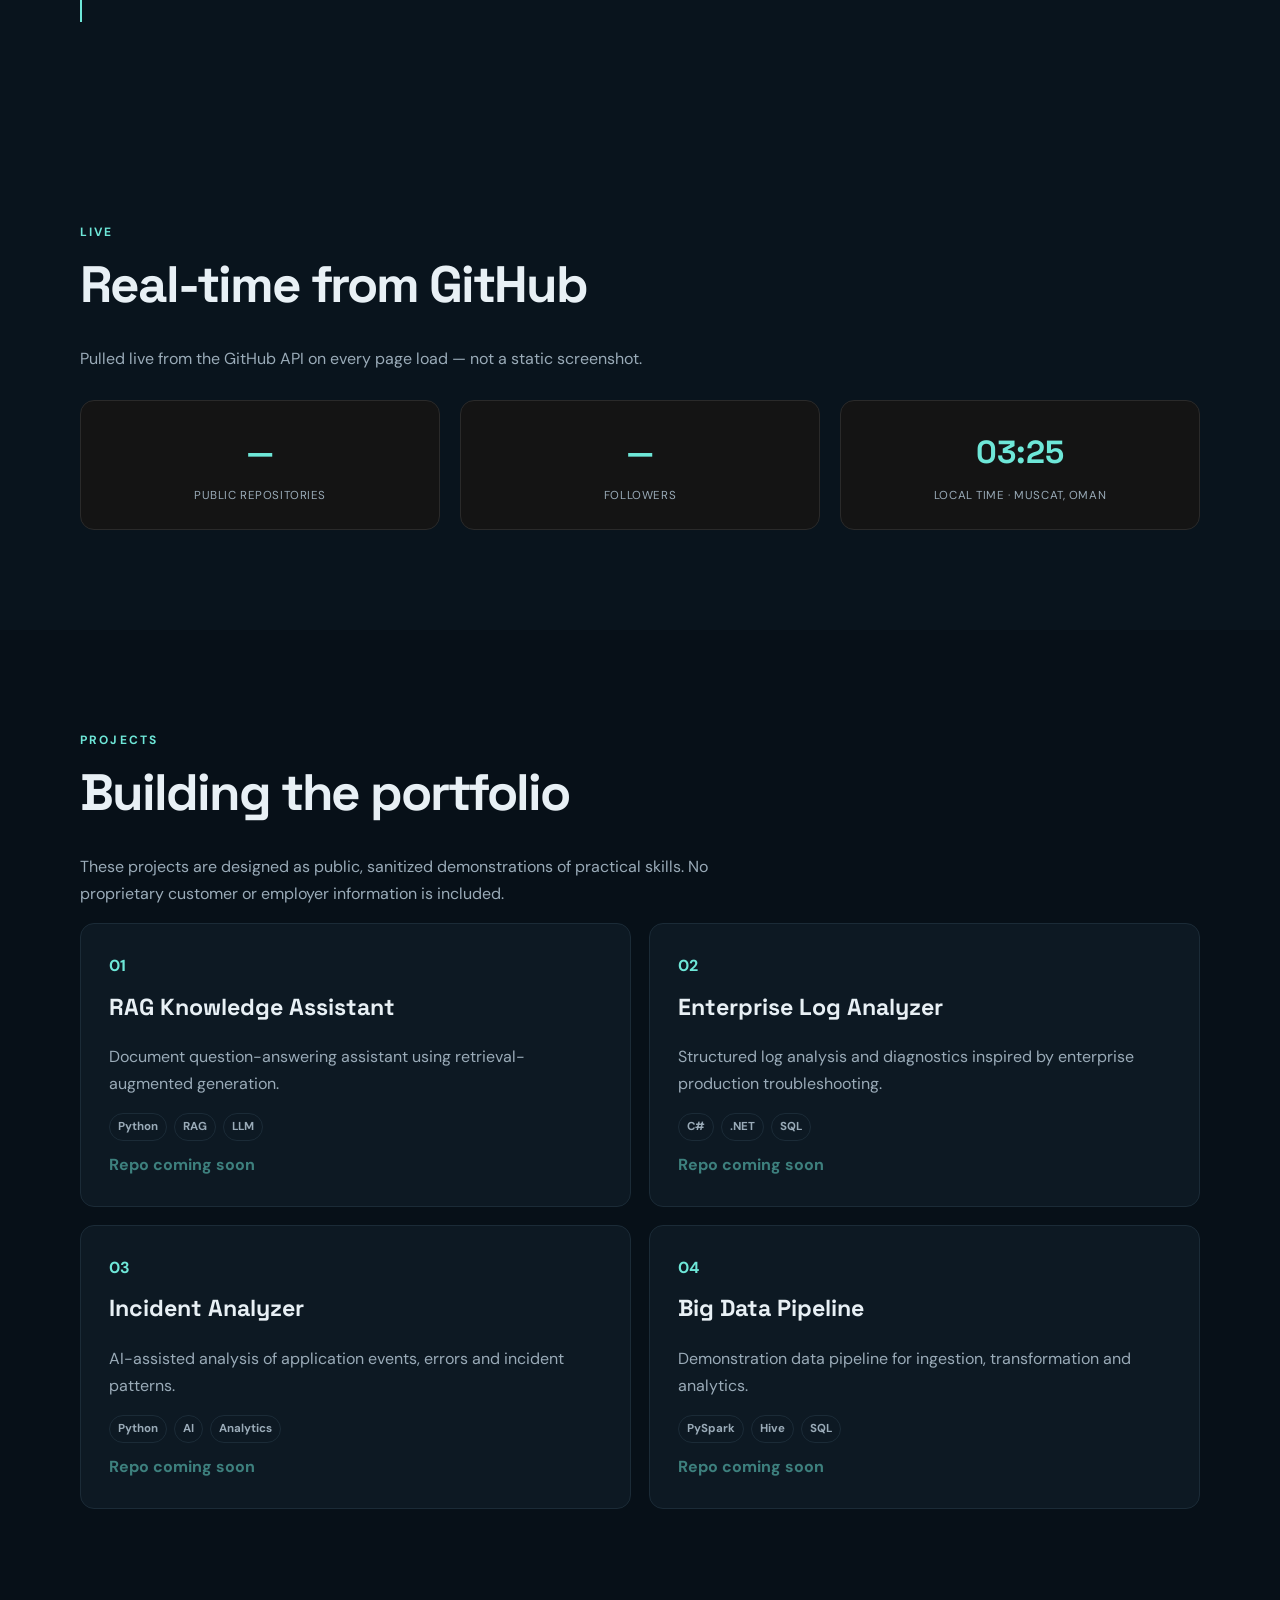
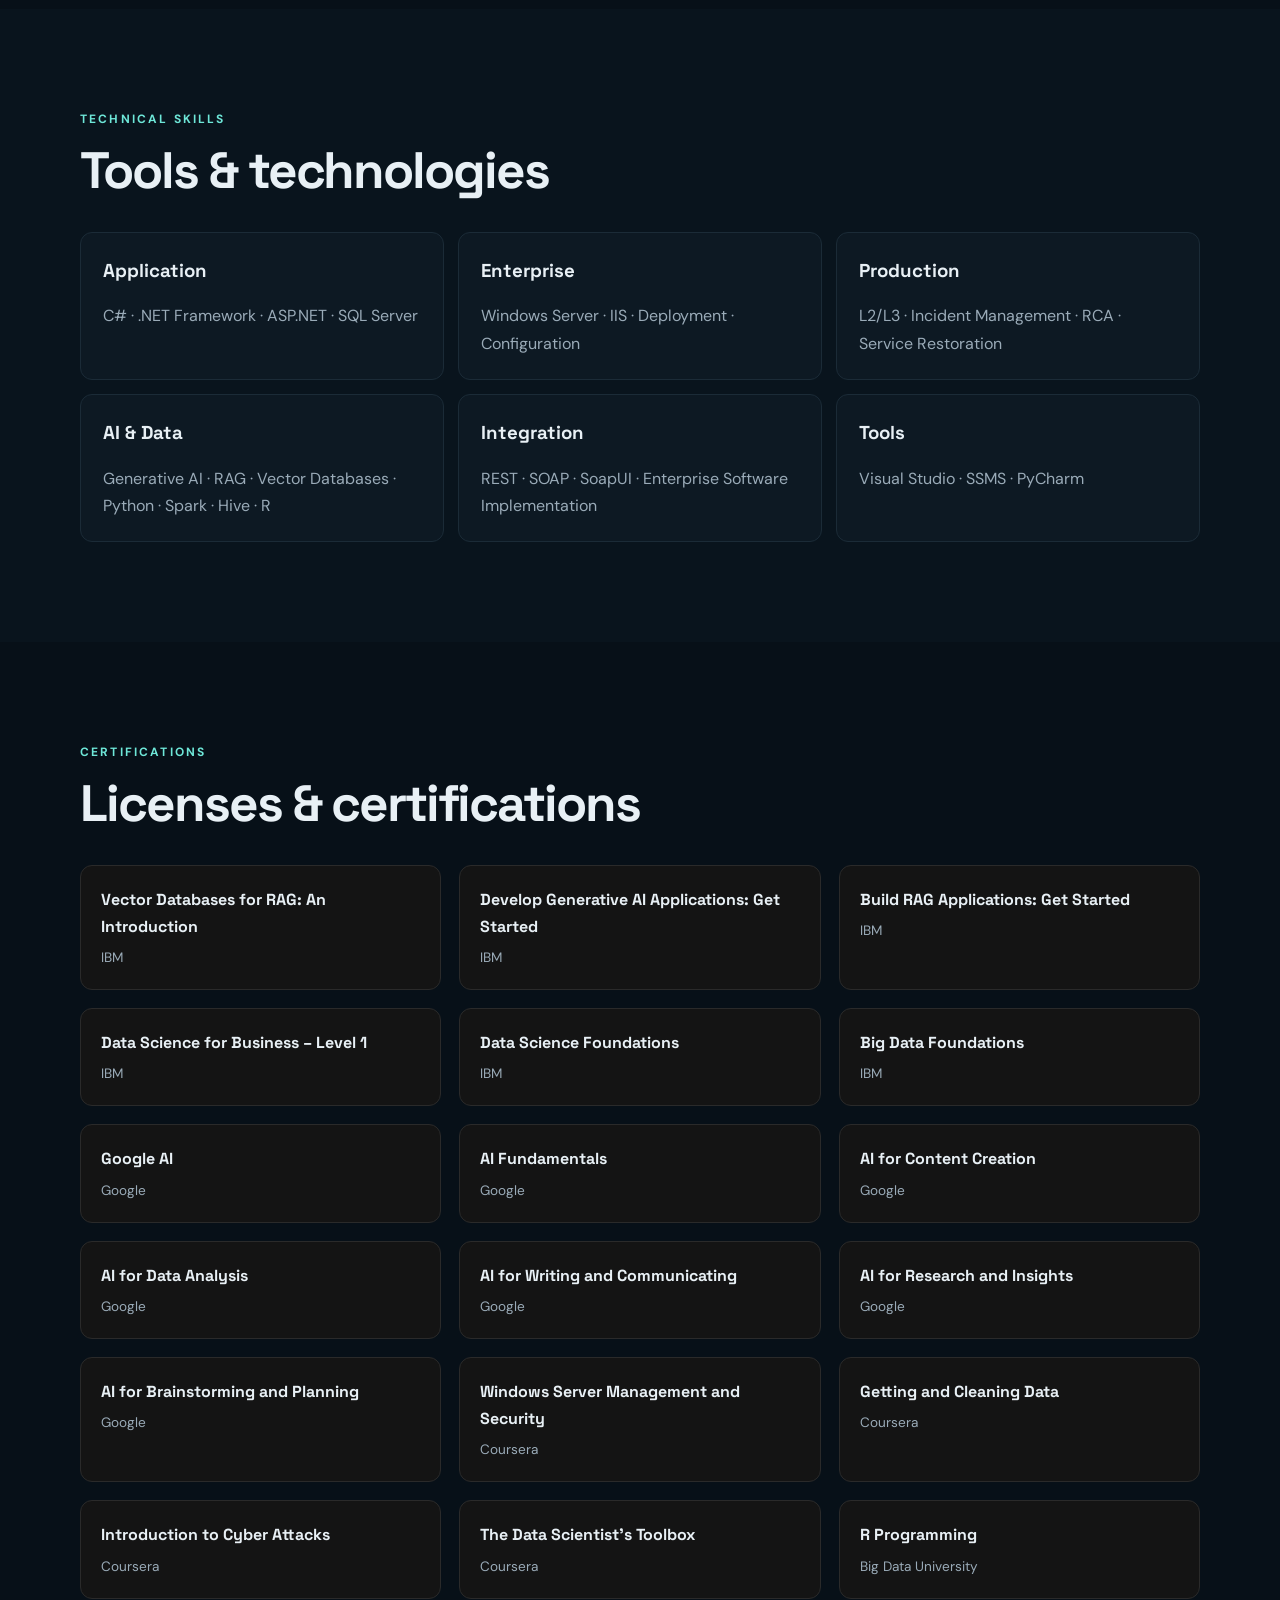
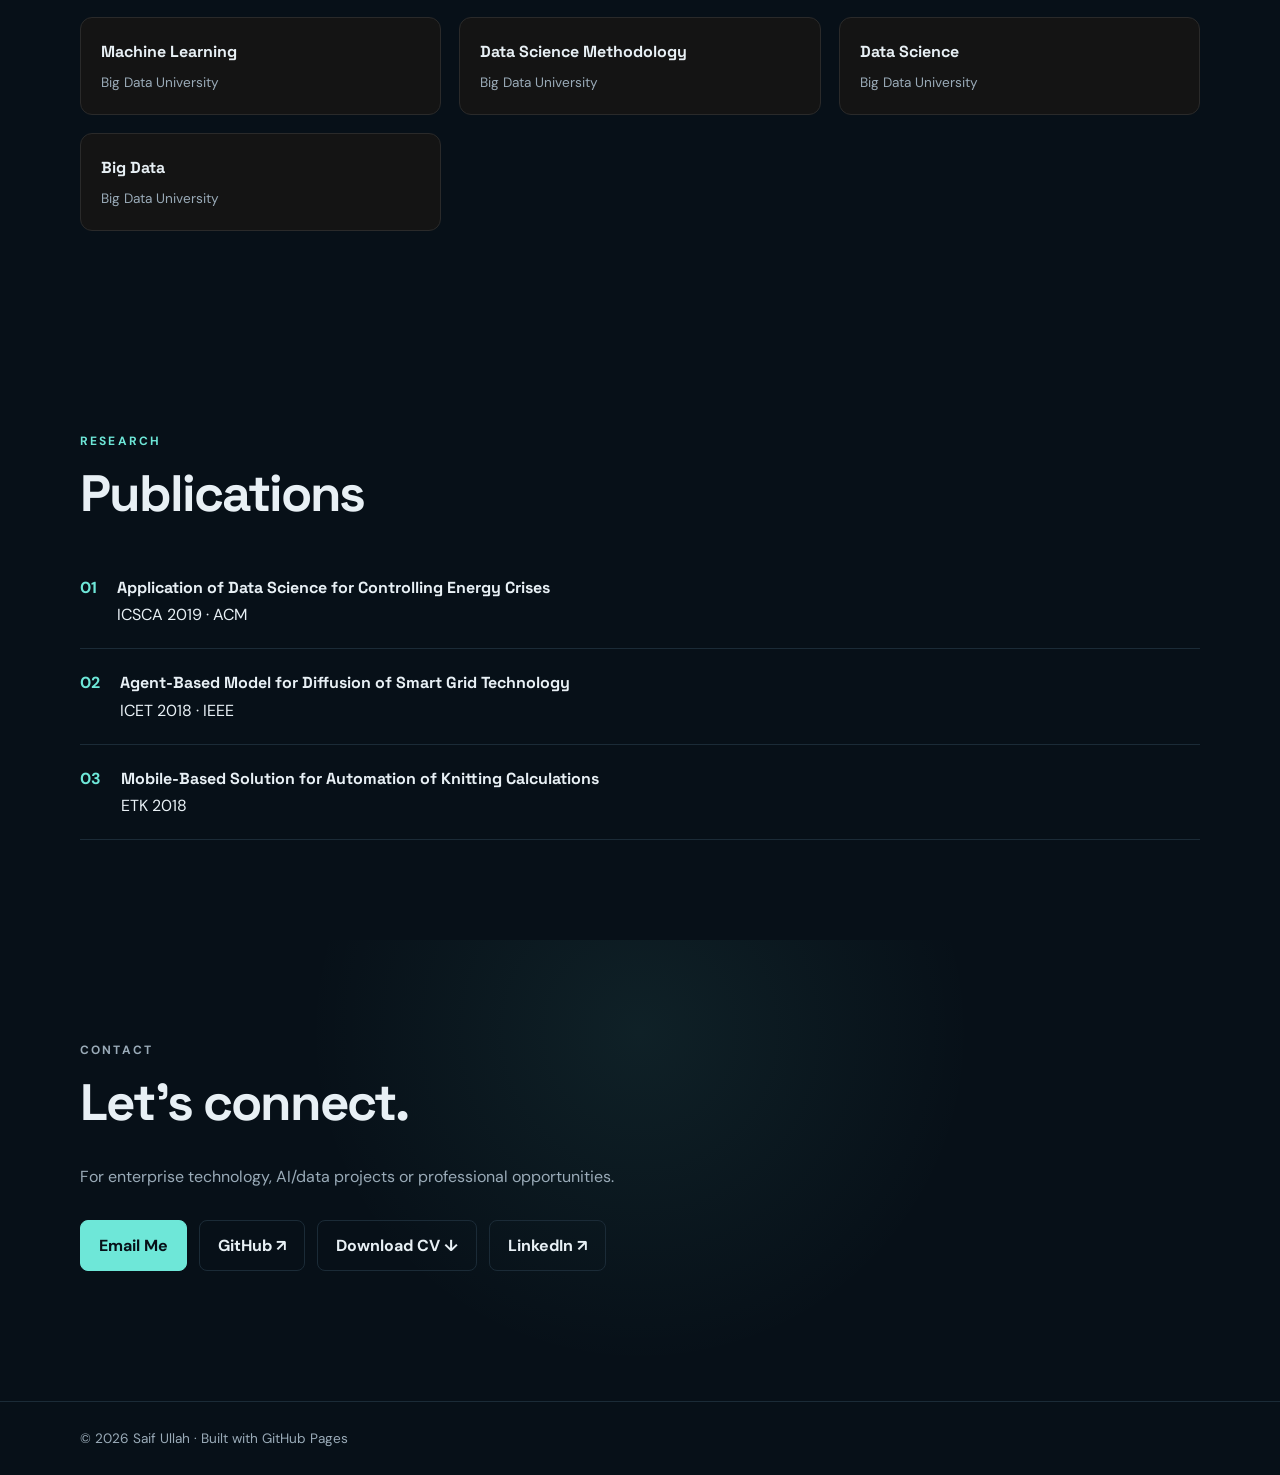
==== commit 642cdb7c: "Add files via upload" ====
--- a/index.html
+++ b/index.html
@@ -3,10 +3,10 @@
 <head>
 <meta charset="UTF-8">
 <meta name="viewport" content="width=device-width, initial-scale=1.0">
-<meta name="description" content="Saif Ullah — Senior Technical Consultant specializing in Enterprise Systems, AI and Data Solutions.">
-<title>Saif Ullah | Enterprise Systems • AI • Data</title>
+<meta name="description" content="Saif Ullah — Enterprise Solutions Consultant specializing in Banking Technology, AI & Automation, and Digital Transformation.">
+<title>Saif Ullah | Banking Technology • AI & Automation</title>
 <link rel="icon" href="data:image/svg+xml,<svg xmlns=%22http://www.w3.org/2000/svg%22 viewBox=%220 0 100 100%22><text y=%22.9em%22 font-size=%2290%22>💻</text></svg>">
-<meta property="og:title" content="Saif Ullah | Enterprise Systems • AI • Data">
+<meta property="og:title" content="Saif Ullah | Banking Technology • AI & Automation">
 <meta property="og:description" content="Senior Technical Consultant specializing in Enterprise Systems, AI and Data Solutions.">
 <meta property="og:type" content="website">
 <meta property="og:url" content="https://saifullah185032-ai.github.io/">
@@ -34,31 +34,34 @@
 <section id="home" class="hero">
   <div class="container hero-grid">
     <div>
-      <p class="eyebrow">SENIOR TECHNICAL CONSULTANT</p>
-      <h1>Enterprise Systems.<br><span>AI & Data.</span></h1>
-      <p class="lead">8+ years of experience delivering mission-critical enterprise technology solutions across banking environments, with hands-on expertise in .NET, production engineering, AI/RAG and data platforms.</p>
+      <p class="eyebrow">ENTERPRISE SOLUTIONS CONSULTANT</p>
+      <h1>Banking Technology.<br><span>AI & Automation.</span></h1>
+      <p class="lead">8+ years delivering enterprise-scale banking and self-service technology solutions across the Middle East and South Asia (11+ years of combined industry, research and internship experience since 2015) — spanning implementation, system integration, automation, production support and root-cause analysis in mission-critical environments, alongside a strong focus on AI, RAG and data science.</p>
       <div class="actions">
         <a class="button primary" href="#projects">Explore Projects</a>
         <a class="button secondary" href="assets/Saif_Ullah_CV.pdf" target="_blank" rel="noopener">Download CV ↓</a><a class="button secondary" href="https://www.linkedin.com/in/saif-ullah-1754b086/" target="_blank" rel="noopener">LinkedIn ↗</a>
       </div>
       <div class="quick">
         <span>📍 Muscat, Oman</span>
-        <span>⚙️ Enterprise Technology</span>
-        <span>🤖 AI & Data</span>
+        <span>⚙️ Banking Technology</span>
+        <span>🤖 AI & Automation</span>
       </div>
     </div>
     <div class="hero-card">
       <div class="terminal-top"><i></i><i></i><i></i></div>
       <pre><code>saifullah@portfolio:~$ whoami
 
-Senior Technical Consultant
+Enterprise Solutions Consultant
+
+top skills:
+  Vector Databases
+  Enterprise Software Implementation
+  Banking Technology
 
 focus:
-  .NET / C#
-  SQL Server
-  Production Engineering
   Generative AI / RAG
   Python / Spark / Hive
+  .NET / C# / SQL Server
 
 status:
   building practical projects...</code></pre>
@@ -71,8 +74,8 @@
   <p class="eyebrow">ABOUT</p>
   <h2>Technology with an enterprise mindset.</h2>
   <div class="two-col">
-    <p>My work spans enterprise banking systems, application platforms, production support, deployments, incident resolution and operational readiness. I work across application, database, middleware, device integration and infrastructure layers.</p>
-    <p>I also work with modern AI and data technologies including Generative AI, Retrieval-Augmented Generation, Python, Apache Spark, Hive and R, with an interest in practical automation and data-driven solutions.</p>
+    <p>I deliver enterprise-scale banking and self-service technology solutions across the Middle East and South Asia — spanning enterprise software implementation, ATM and self-service banking technologies, system integration, automation, production support and root-cause analysis in mission-critical environments. That's 8+ years in enterprise consulting, and 11+ years of combined industry, research and internship experience since 2015.</p>
+    <p>Alongside enterprise consulting, I maintain a strong focus on Artificial Intelligence, Data Science, Machine Learning and intelligent automation — including Generative AI, RAG architectures and vector databases. I'm a Gold Medalist in Computer Science and a published researcher with work presented in IEEE and ACM-related venues.</p>
   </div>
 </div>
 </section>
@@ -85,24 +88,25 @@
     <article>
       <div class="date">OCT 2018 — PRESENT</div>
       <h3>Technical Consultant</h3>
-      <p class="company">NCR Corporation / NCR Atleos · Oman</p>
-      <ul>
-        <li>Implementation, configuration, customization and production support for ATM, CDM and SR platforms.</li>
-        <li>L2/L3 troubleshooting across application, database, middleware, device integration and infrastructure layers.</li>
-        <li>Deployments, upgrades, configuration changes and production fixes using C#/.NET and SQL Server.</li>
-        <li>Log, XFS, EJ, system-event and transaction-trace analysis for root-cause investigation.</li>
-        <li>High-severity incident escalation, service restoration and production readiness support.</li>
-      </ul>
-    </article>
-    <article>
-      <div class="date">JAN 2018 — OCT 2018</div>
-      <h3>Big Data Consultant</h3>
-      <p class="company">ABC Data · Pakistan</p>
-      <ul>
-        <li>Distributed data processing solutions using Apache Spark and Hive.</li>
-        <li>Data ingestion, transformation and analytics pipelines for enterprise datasets.</li>
-        <li>Data monitoring, quality checks and security-related initiatives.</li>
-        <li>Technical training on big data, analytics and data processing platforms.</li>
+      <p class="company">NCR Atleos · Muscat, Oman</p>
+      <ul>
+        <li>Enterprise-scale software implementations, customization, deployments and production support for banking and self-service technology solutions.</li>
+        <li>Supported ATM, cash recycling and self-service platforms across implementation, testing, rollout and post-production phases.</li>
+        <li>Advanced troubleshooting and root-cause analysis across application, database, infrastructure, OS and integration layers.</li>
+        <li>Developed automation and optimization solutions that reduced manual effort and improved operational efficiency.</li>
+        <li>Supported software upgrades, release activities, validation testing and production deployments in high-availability environments.</li>
+        <li>Explored practical applications of AI, analytics and intelligent automation to improve operational processes.</li>
+      </ul>
+    </article>
+    <article>
+      <div class="date">MAY 2018 — OCT 2018</div>
+      <h3>Big Data and AI Developer</h3>
+      <p class="company">Technology Incubation Center, NUST · Islamabad</p>
+      <ul>
+        <li>Designed and implemented Big Data solutions using Apache Spark, Hive and distributed data processing platforms.</li>
+        <li>Developed data pipelines and analytics solutions for large-scale datasets.</li>
+        <li>Implemented cybersecurity analytics and threat intelligence solutions using Apache Metron.</li>
+        <li>Built machine-learning-ready datasets and delivered technical training in Data Science, ML and Big Data.</li>
       </ul>
     </article>
   </div>
@@ -129,8 +133,8 @@
     </article>
     <article>
       <div class="date">AUG 2015 — NOV 2015</div>
-      <h3>Database Administrator</h3>
-      <p class="company">Mehmood Group of Industries · Pakistan</p>
+      <h3>Software Trainee</h3>
+      <p class="company">Mahmood Group of Industries · Multan, Pakistan</p>
       <ul>
         <li>Database administration.</li>
         <li>Data preparation and reporting.</li>
@@ -209,8 +213,8 @@
     <div><h3>Application</h3><p>C# · .NET Framework · ASP.NET · SQL Server</p></div>
     <div><h3>Enterprise</h3><p>Windows Server · IIS · Deployment · Configuration</p></div>
     <div><h3>Production</h3><p>L2/L3 · Incident Management · RCA · Service Restoration</p></div>
-    <div><h3>AI & Data</h3><p>Generative AI · RAG · Python · Spark · Hive · R</p></div>
-    <div><h3>Integration</h3><p>REST · SOAP · SoapUI</p></div>
+    <div><h3>AI & Data</h3><p>Generative AI · RAG · Vector Databases · Python · Spark · Hive · R</p></div>
+    <div><h3>Integration</h3><p>REST · SOAP · SoapUI · Enterprise Software Implementation</p></div>
     <div><h3>Tools</h3><p>Visual Studio · SSMS · PyCharm</p></div>
   </div>
 </div>
@@ -221,15 +225,28 @@
   <p class="eyebrow">CERTIFICATIONS</p>
   <h2>Licenses & certifications</h2>
   <div class="cert-grid">
-    <div class="cert-item"><h3>Develop Generative AI Applications</h3><p>IBM</p></div>
-    <div class="cert-item"><h3>Build RAG Applications</h3><p>IBM</p></div>
-    <div class="cert-item"><h3>Artificial Intelligence</h3><p>Google</p></div>
+    <div class="cert-item"><h3>Vector Databases for RAG: An Introduction</h3><p>IBM</p></div>
+    <div class="cert-item"><h3>Develop Generative AI Applications: Get Started</h3><p>IBM</p></div>
+    <div class="cert-item"><h3>Build RAG Applications: Get Started</h3><p>IBM</p></div>
+    <div class="cert-item"><h3>Data Science for Business – Level 1</h3><p>IBM</p></div>
     <div class="cert-item"><h3>Data Science Foundations</h3><p>IBM</p></div>
     <div class="cert-item"><h3>Big Data Foundations</h3><p>IBM</p></div>
-    <div class="cert-item"><h3>Machine Learning, R Programming</h3><p>Big Data University</p></div>
+    <div class="cert-item"><h3>Google AI</h3><p>Google</p></div>
+    <div class="cert-item"><h3>AI Fundamentals</h3><p>Google</p></div>
+    <div class="cert-item"><h3>AI for Content Creation</h3><p>Google</p></div>
+    <div class="cert-item"><h3>AI for Data Analysis</h3><p>Google</p></div>
+    <div class="cert-item"><h3>AI for Writing and Communicating</h3><p>Google</p></div>
+    <div class="cert-item"><h3>AI for Research and Insights</h3><p>Google</p></div>
+    <div class="cert-item"><h3>AI for Brainstorming and Planning</h3><p>Google</p></div>
+    <div class="cert-item"><h3>Windows Server Management and Security</h3><p>Coursera</p></div>
+    <div class="cert-item"><h3>Getting and Cleaning Data</h3><p>Coursera</p></div>
+    <div class="cert-item"><h3>Introduction to Cyber Attacks</h3><p>Coursera</p></div>
+    <div class="cert-item"><h3>The Data Scientist's Toolbox</h3><p>Coursera</p></div>
+    <div class="cert-item"><h3>R Programming</h3><p>Big Data University</p></div>
+    <div class="cert-item"><h3>Machine Learning</h3><p>Big Data University</p></div>
     <div class="cert-item"><h3>Data Science Methodology</h3><p>Big Data University</p></div>
-    <div class="cert-item"><h3>The Data Scientist's Toolbox</h3><p>Coursera</p></div>
-    <div class="cert-item"><h3>Introduction to Cyber Attacks</h3><p>Coursera</p></div>
+    <div class="cert-item"><h3>Data Science</h3><p>Big Data University</p></div>
+    <div class="cert-item"><h3>Big Data</h3><p>Big Data University</p></div>
   </div>
 </div>
 </section>
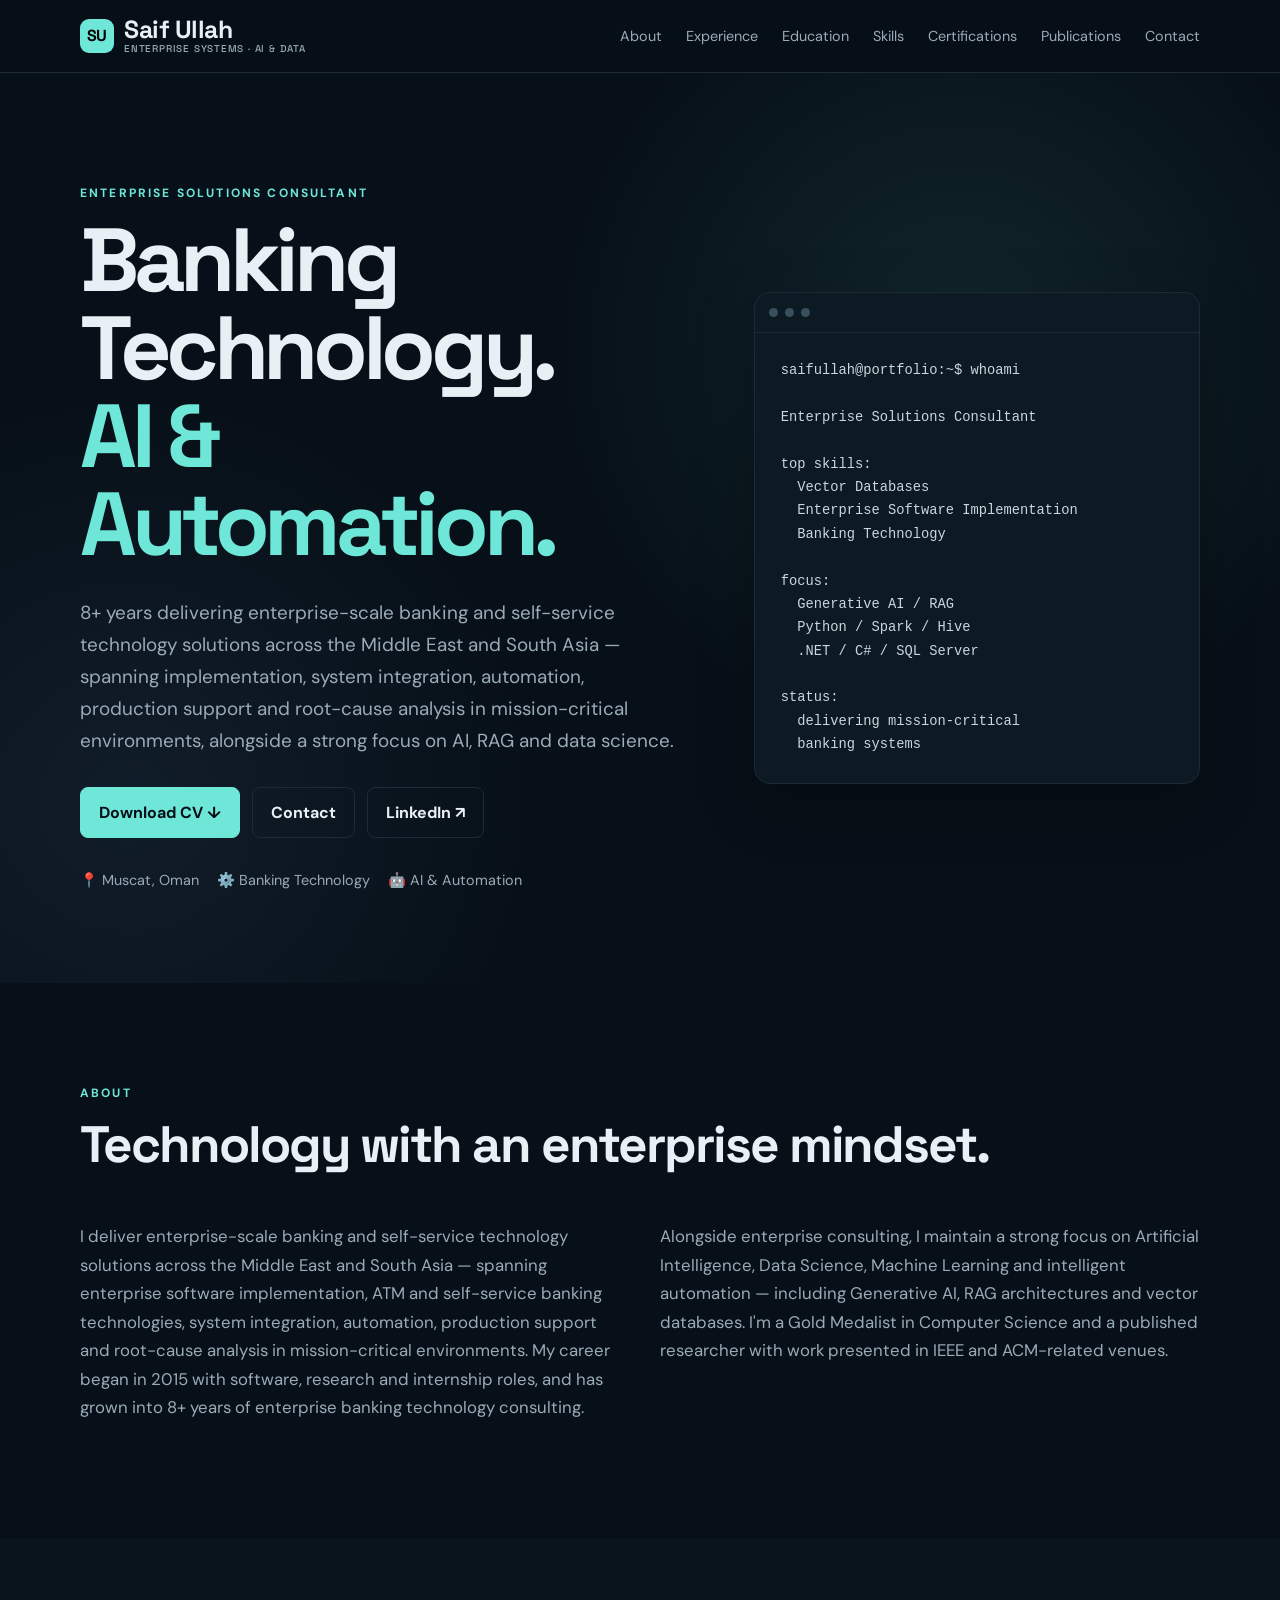
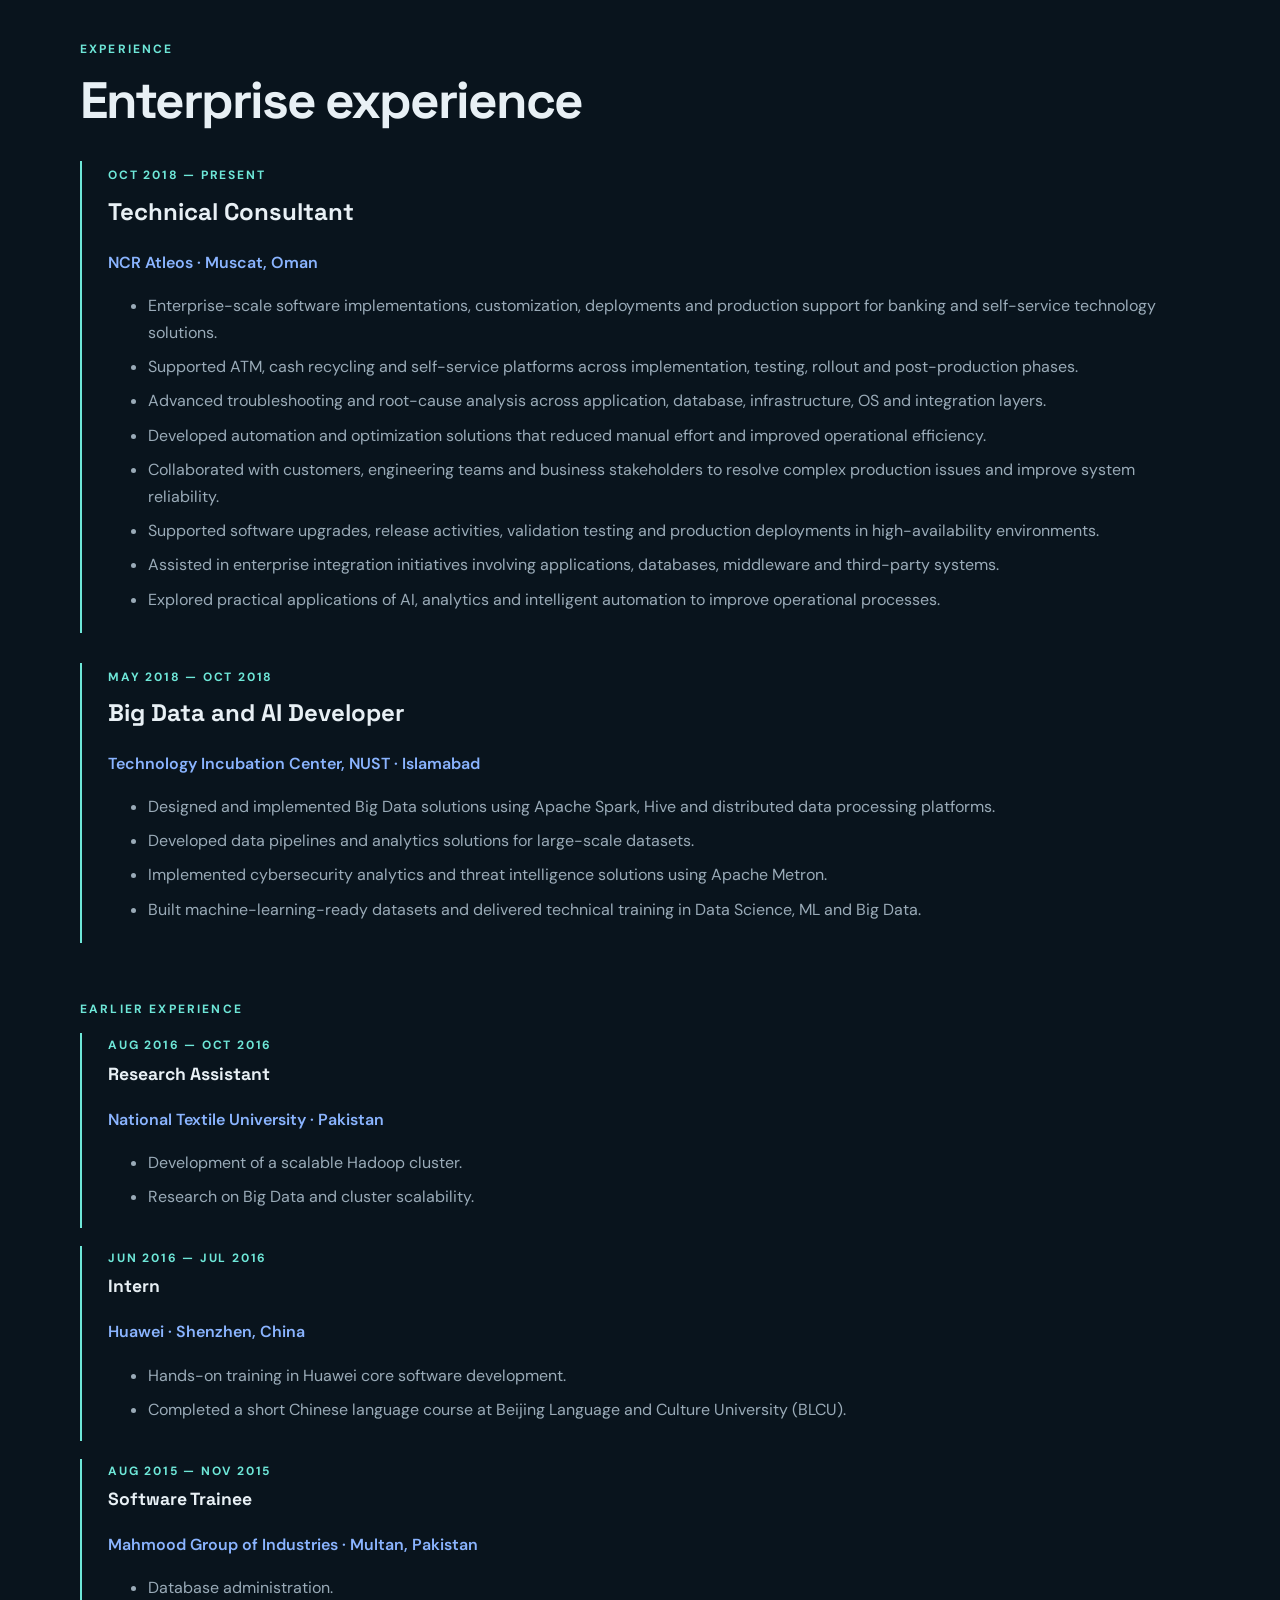
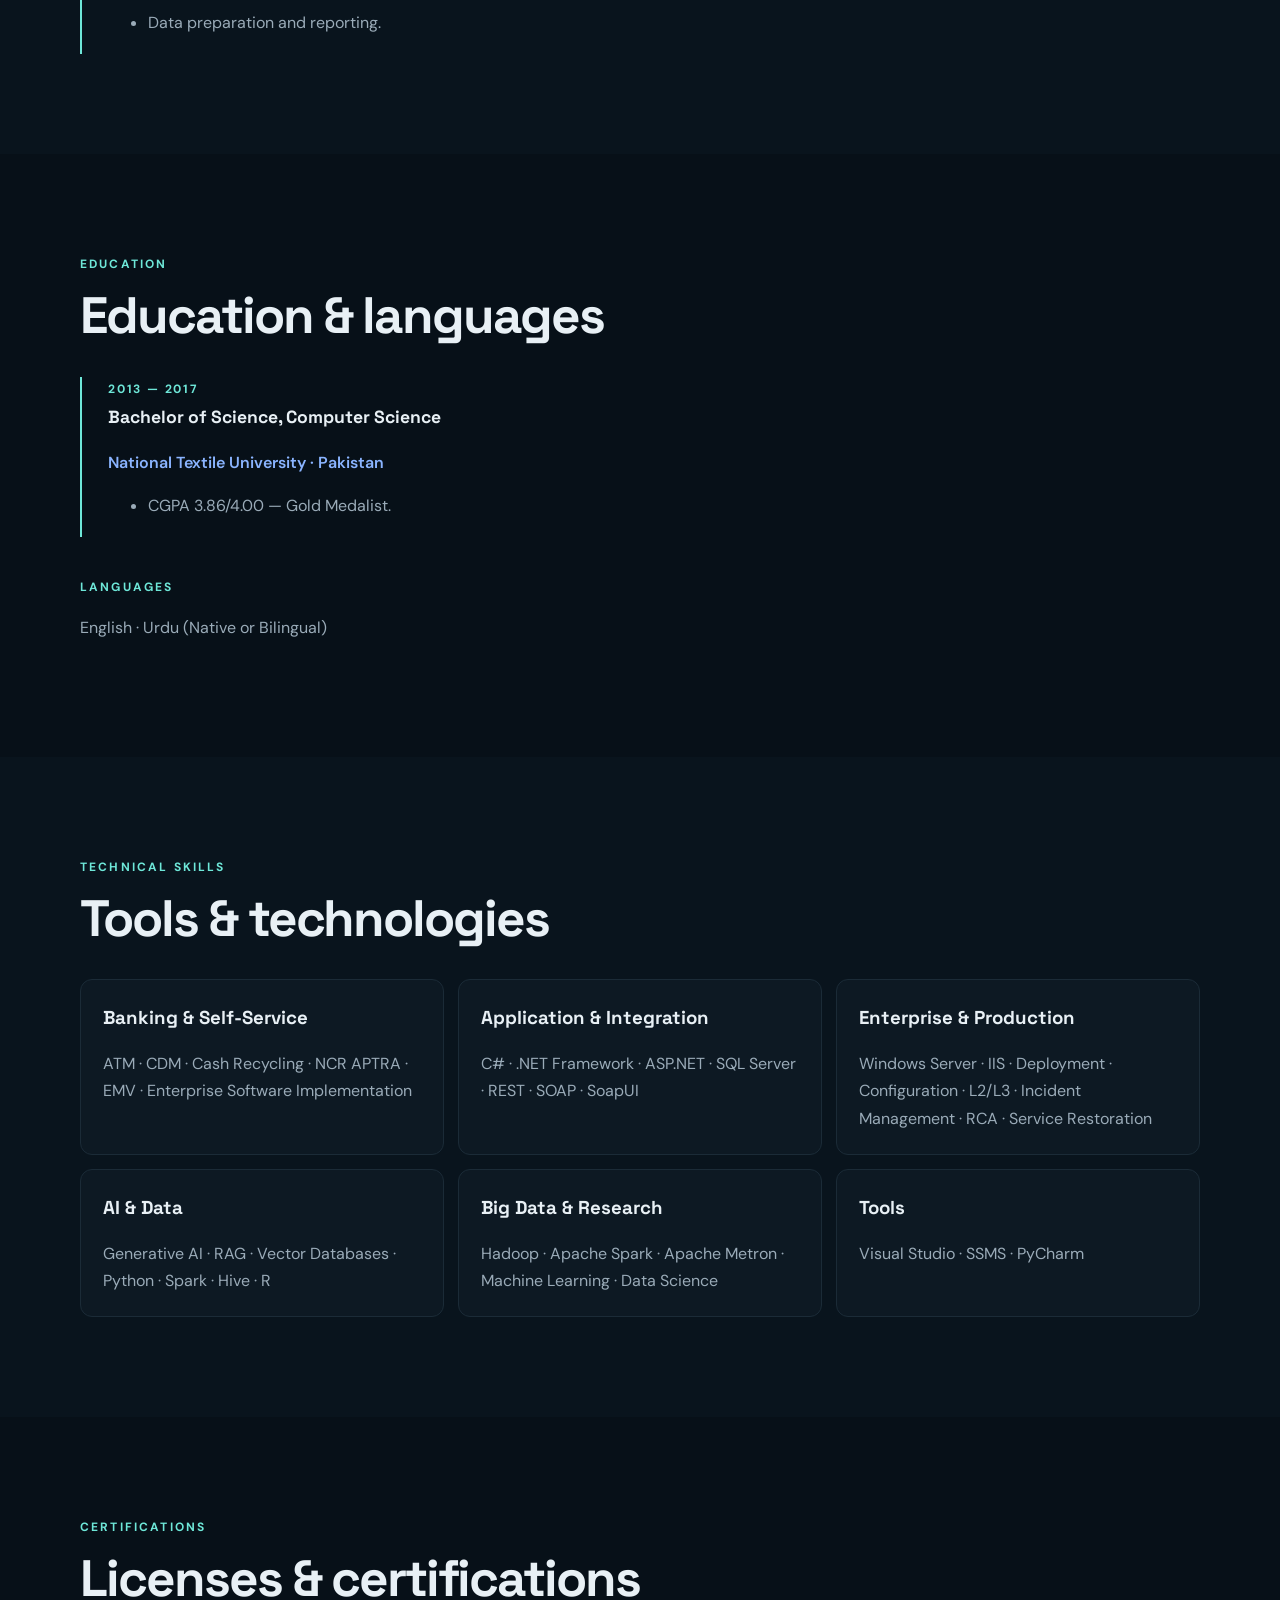
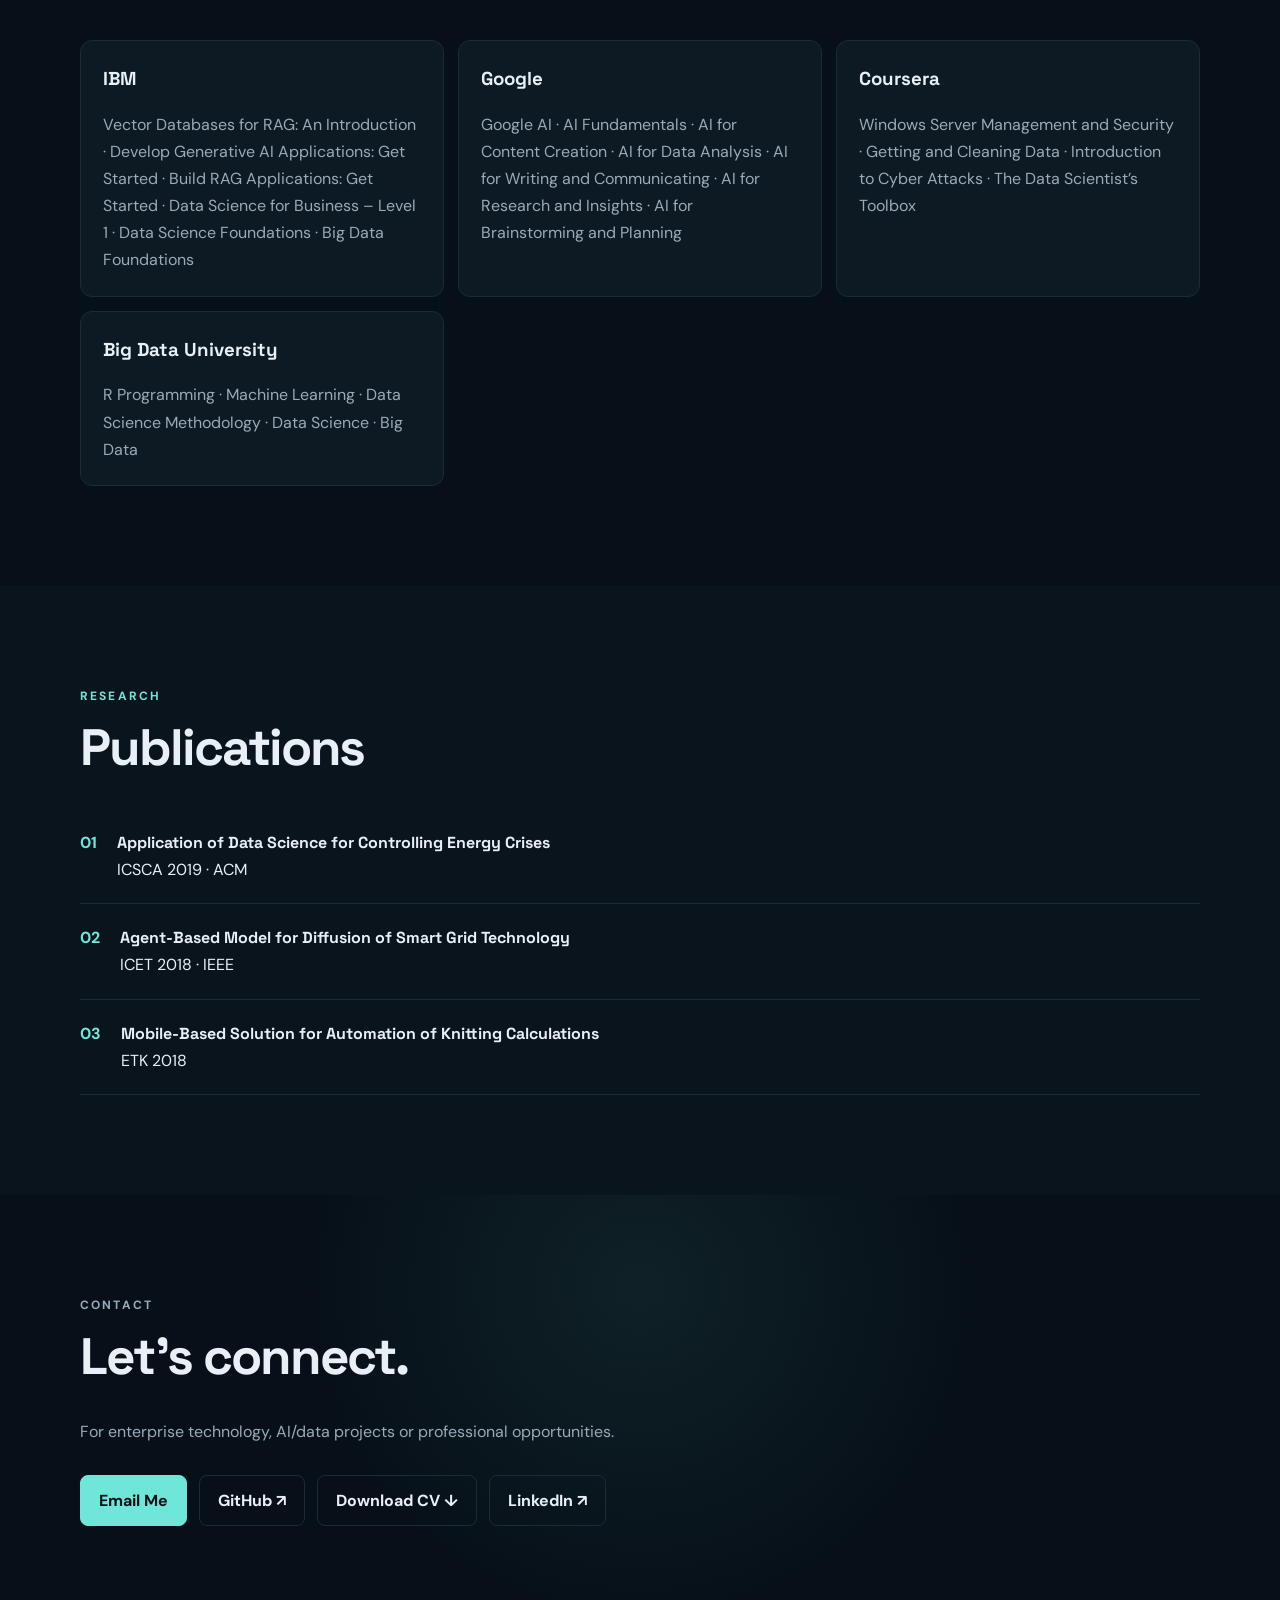
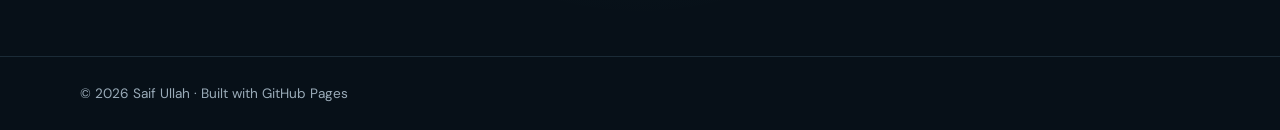
==== commit 80d29216: "Add files via upload" ====
--- a/index.html
+++ b/index.html
@@ -7,7 +7,7 @@
 <title>Saif Ullah | Banking Technology • AI & Automation</title>
 <link rel="icon" href="data:image/svg+xml,<svg xmlns=%22http://www.w3.org/2000/svg%22 viewBox=%220 0 100 100%22><text y=%22.9em%22 font-size=%2290%22>💻</text></svg>">
 <meta property="og:title" content="Saif Ullah | Banking Technology • AI & Automation">
-<meta property="og:description" content="Senior Technical Consultant specializing in Enterprise Systems, AI and Data Solutions.">
+<meta property="og:description" content="Enterprise Solutions Consultant specializing in Banking Technology, AI &amp; Automation and Digital Transformation.">
 <meta property="og:type" content="website">
 <meta property="og:url" content="https://saifullah185032-ai.github.io/">
 <meta name="twitter:card" content="summary">
@@ -20,8 +20,7 @@
     <nav>
       <a href="#about">About</a>
       <a href="#experience">Experience</a>
-      <a href="#live">Live</a>
-      <a href="#projects">Projects</a>
+      <a href="#education">Education</a>
       <a href="#skills">Skills</a>
       <a href="#certifications">Certifications</a>
       <a href="#publications">Publications</a>
@@ -36,10 +35,10 @@
     <div>
       <p class="eyebrow">ENTERPRISE SOLUTIONS CONSULTANT</p>
       <h1>Banking Technology.<br><span>AI & Automation.</span></h1>
-      <p class="lead">8+ years delivering enterprise-scale banking and self-service technology solutions across the Middle East and South Asia (11+ years of combined industry, research and internship experience since 2015) — spanning implementation, system integration, automation, production support and root-cause analysis in mission-critical environments, alongside a strong focus on AI, RAG and data science.</p>
+      <p class="lead">8+ years delivering enterprise-scale banking and self-service technology solutions across the Middle East and South Asia — spanning implementation, system integration, automation, production support and root-cause analysis in mission-critical environments, alongside a strong focus on AI, RAG and data science.</p>
       <div class="actions">
-        <a class="button primary" href="#projects">Explore Projects</a>
-        <a class="button secondary" href="assets/Saif_Ullah_CV.pdf" target="_blank" rel="noopener">Download CV ↓</a><a class="button secondary" href="https://www.linkedin.com/in/saif-ullah-1754b086/" target="_blank" rel="noopener">LinkedIn ↗</a>
+        <a class="button primary" href="assets/Saif_Ullah_CV.pdf" target="_blank" rel="noopener">Download CV ↓</a>
+        <a class="button secondary" href="#contact">Contact</a><a class="button secondary" href="https://www.linkedin.com/in/saif-ullah-1754b086/" target="_blank" rel="noopener">LinkedIn ↗</a>
       </div>
       <div class="quick">
         <span>📍 Muscat, Oman</span>
@@ -64,7 +63,8 @@
   .NET / C# / SQL Server
 
 status:
-  building practical projects...</code></pre>
+  delivering mission-critical
+  banking systems</code></pre>
     </div>
   </div>
 </section>
@@ -74,7 +74,7 @@
   <p class="eyebrow">ABOUT</p>
   <h2>Technology with an enterprise mindset.</h2>
   <div class="two-col">
-    <p>I deliver enterprise-scale banking and self-service technology solutions across the Middle East and South Asia — spanning enterprise software implementation, ATM and self-service banking technologies, system integration, automation, production support and root-cause analysis in mission-critical environments. That's 8+ years in enterprise consulting, and 11+ years of combined industry, research and internship experience since 2015.</p>
+    <p>I deliver enterprise-scale banking and self-service technology solutions across the Middle East and South Asia — spanning enterprise software implementation, ATM and self-service banking technologies, system integration, automation, production support and root-cause analysis in mission-critical environments. My career began in 2015 with software, research and internship roles, and has grown into 8+ years of enterprise banking technology consulting.</p>
     <p>Alongside enterprise consulting, I maintain a strong focus on Artificial Intelligence, Data Science, Machine Learning and intelligent automation — including Generative AI, RAG architectures and vector databases. I'm a Gold Medalist in Computer Science and a published researcher with work presented in IEEE and ACM-related venues.</p>
   </div>
 </div>
@@ -94,7 +94,9 @@
         <li>Supported ATM, cash recycling and self-service platforms across implementation, testing, rollout and post-production phases.</li>
         <li>Advanced troubleshooting and root-cause analysis across application, database, infrastructure, OS and integration layers.</li>
         <li>Developed automation and optimization solutions that reduced manual effort and improved operational efficiency.</li>
+        <li>Collaborated with customers, engineering teams and business stakeholders to resolve complex production issues and improve system reliability.</li>
         <li>Supported software upgrades, release activities, validation testing and production deployments in high-availability environments.</li>
+        <li>Assisted in enterprise integration initiatives involving applications, databases, middleware and third-party systems.</li>
         <li>Explored practical applications of AI, analytics and intelligent automation to improve operational processes.</li>
       </ul>
     </article>
@@ -125,10 +127,10 @@
     <article>
       <div class="date">JUN 2016 — JUL 2016</div>
       <h3>Intern</h3>
-      <p class="company">Huawei · China</p>
+      <p class="company">Huawei · Shenzhen, China</p>
       <ul>
         <li>Hands-on training in Huawei core software development.</li>
-        <li>Completed a short Chinese language course.</li>
+        <li>Completed a short Chinese language course at Beijing Language and Culture University (BLCU).</li>
       </ul>
     </article>
     <article>
@@ -144,6 +146,9 @@
 </div>
 </section>
 
+<!-- HIDDEN FOR NOW: "Live" and "Projects" sections.
+     To re-enable, move the block back in and re-add the nav links.
+     NOTE: in the repo-check script, treat ONLY a 404 as "missing" (a 403 rate-limit currently makes real repos look missing).
 <section id="live" class="section alt">
 <div class="container">
   <p class="eyebrow">LIVE</p>
@@ -205,16 +210,37 @@
 </div>
 </section>
 
+-->
+
+<section id="education" class="section">
+<div class="container">
+  <p class="eyebrow">EDUCATION</p>
+  <h2>Education &amp; languages</h2>
+  <div class="timeline timeline-compact">
+    <article>
+      <div class="date">2013 — 2017</div>
+      <h3>Bachelor of Science, Computer Science</h3>
+      <p class="company">National Textile University · Pakistan</p>
+      <ul>
+        <li>CGPA 3.86/4.00 — Gold Medalist.</li>
+      </ul>
+    </article>
+  </div>
+  <p class="eyebrow" style="margin-top:40px">LANGUAGES</p>
+  <p class="section-intro">English · Urdu (Native or Bilingual)</p>
+</div>
+</section>
+
 <section id="skills" class="section alt">
 <div class="container">
   <p class="eyebrow">TECHNICAL SKILLS</p>
-  <h2>Tools & technologies</h2>
+  <h2>Tools &amp; technologies</h2>
   <div class="skill-grid">
-    <div><h3>Application</h3><p>C# · .NET Framework · ASP.NET · SQL Server</p></div>
-    <div><h3>Enterprise</h3><p>Windows Server · IIS · Deployment · Configuration</p></div>
-    <div><h3>Production</h3><p>L2/L3 · Incident Management · RCA · Service Restoration</p></div>
-    <div><h3>AI & Data</h3><p>Generative AI · RAG · Vector Databases · Python · Spark · Hive · R</p></div>
-    <div><h3>Integration</h3><p>REST · SOAP · SoapUI · Enterprise Software Implementation</p></div>
+    <div><h3>Banking &amp; Self-Service</h3><p>ATM · CDM · Cash Recycling · NCR APTRA · EMV · Enterprise Software Implementation</p></div>
+    <div><h3>Application &amp; Integration</h3><p>C# · .NET Framework · ASP.NET · SQL Server · REST · SOAP · SoapUI</p></div>
+    <div><h3>Enterprise &amp; Production</h3><p>Windows Server · IIS · Deployment · Configuration · L2/L3 · Incident Management · RCA · Service Restoration</p></div>
+    <div><h3>AI &amp; Data</h3><p>Generative AI · RAG · Vector Databases · Python · Spark · Hive · R</p></div>
+    <div><h3>Big Data &amp; Research</h3><p>Hadoop · Apache Spark · Apache Metron · Machine Learning · Data Science</p></div>
     <div><h3>Tools</h3><p>Visual Studio · SSMS · PyCharm</p></div>
   </div>
 </div>
@@ -223,35 +249,17 @@
 <section id="certifications" class="section">
 <div class="container">
   <p class="eyebrow">CERTIFICATIONS</p>
-  <h2>Licenses & certifications</h2>
-  <div class="cert-grid">
-    <div class="cert-item"><h3>Vector Databases for RAG: An Introduction</h3><p>IBM</p></div>
-    <div class="cert-item"><h3>Develop Generative AI Applications: Get Started</h3><p>IBM</p></div>
-    <div class="cert-item"><h3>Build RAG Applications: Get Started</h3><p>IBM</p></div>
-    <div class="cert-item"><h3>Data Science for Business – Level 1</h3><p>IBM</p></div>
-    <div class="cert-item"><h3>Data Science Foundations</h3><p>IBM</p></div>
-    <div class="cert-item"><h3>Big Data Foundations</h3><p>IBM</p></div>
-    <div class="cert-item"><h3>Google AI</h3><p>Google</p></div>
-    <div class="cert-item"><h3>AI Fundamentals</h3><p>Google</p></div>
-    <div class="cert-item"><h3>AI for Content Creation</h3><p>Google</p></div>
-    <div class="cert-item"><h3>AI for Data Analysis</h3><p>Google</p></div>
-    <div class="cert-item"><h3>AI for Writing and Communicating</h3><p>Google</p></div>
-    <div class="cert-item"><h3>AI for Research and Insights</h3><p>Google</p></div>
-    <div class="cert-item"><h3>AI for Brainstorming and Planning</h3><p>Google</p></div>
-    <div class="cert-item"><h3>Windows Server Management and Security</h3><p>Coursera</p></div>
-    <div class="cert-item"><h3>Getting and Cleaning Data</h3><p>Coursera</p></div>
-    <div class="cert-item"><h3>Introduction to Cyber Attacks</h3><p>Coursera</p></div>
-    <div class="cert-item"><h3>The Data Scientist's Toolbox</h3><p>Coursera</p></div>
-    <div class="cert-item"><h3>R Programming</h3><p>Big Data University</p></div>
-    <div class="cert-item"><h3>Machine Learning</h3><p>Big Data University</p></div>
-    <div class="cert-item"><h3>Data Science Methodology</h3><p>Big Data University</p></div>
-    <div class="cert-item"><h3>Data Science</h3><p>Big Data University</p></div>
-    <div class="cert-item"><h3>Big Data</h3><p>Big Data University</p></div>
-  </div>
-</div>
-</section>
-
-<section id="publications" class="section">
+  <h2>Licenses &amp; certifications</h2>
+  <div class="skill-grid">
+    <div><h3>IBM</h3><p>Vector Databases for RAG: An Introduction · Develop Generative AI Applications: Get Started · Build RAG Applications: Get Started · Data Science for Business – Level 1 · Data Science Foundations · Big Data Foundations</p></div>
+    <div><h3>Google</h3><p>Google AI · AI Fundamentals · AI for Content Creation · AI for Data Analysis · AI for Writing and Communicating · AI for Research and Insights · AI for Brainstorming and Planning</p></div>
+    <div><h3>Coursera</h3><p>Windows Server Management and Security · Getting and Cleaning Data · Introduction to Cyber Attacks · The Data Scientist’s Toolbox</p></div>
+    <div><h3>Big Data University</h3><p>R Programming · Machine Learning · Data Science Methodology · Data Science · Big Data</p></div>
+  </div>
+</div>
+</section>
+
+<section id="publications" class="section alt">
 <div class="container">
   <p class="eyebrow">RESEARCH</p>
   <h2>Publications</h2>
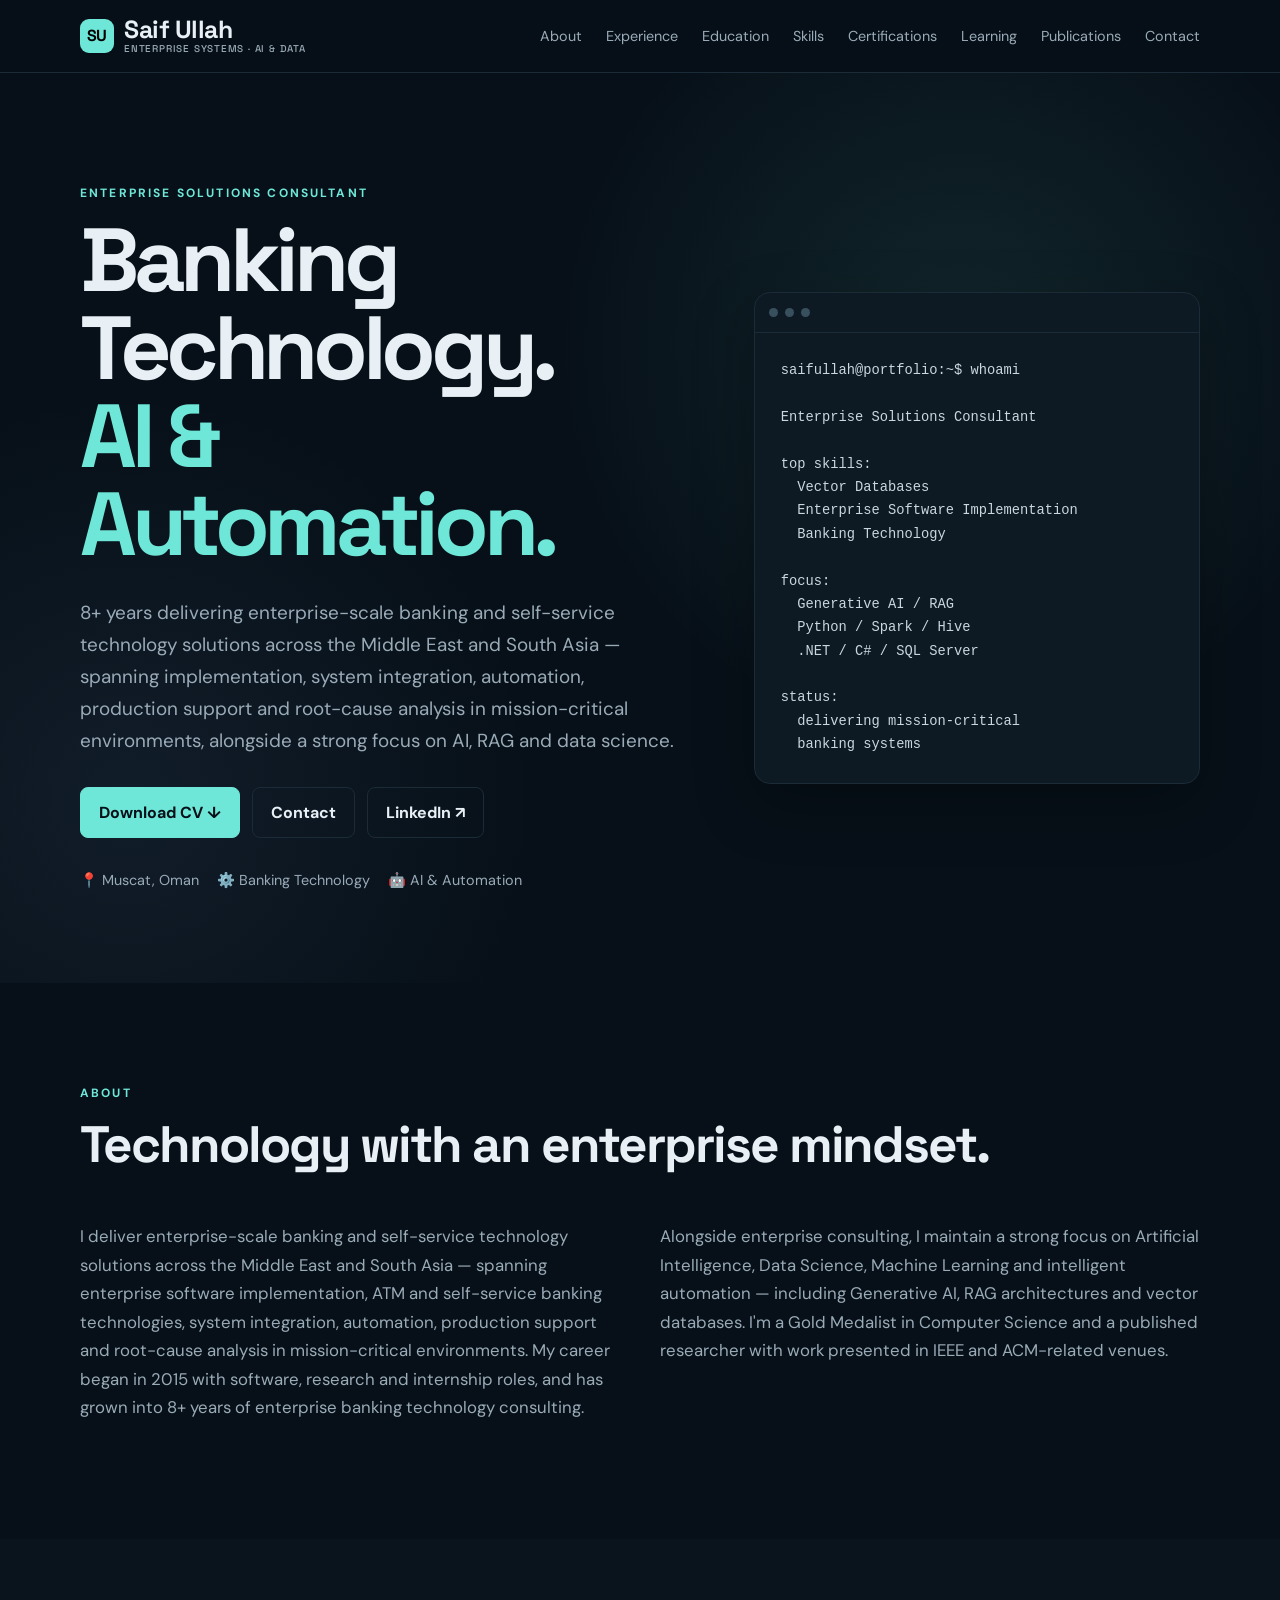
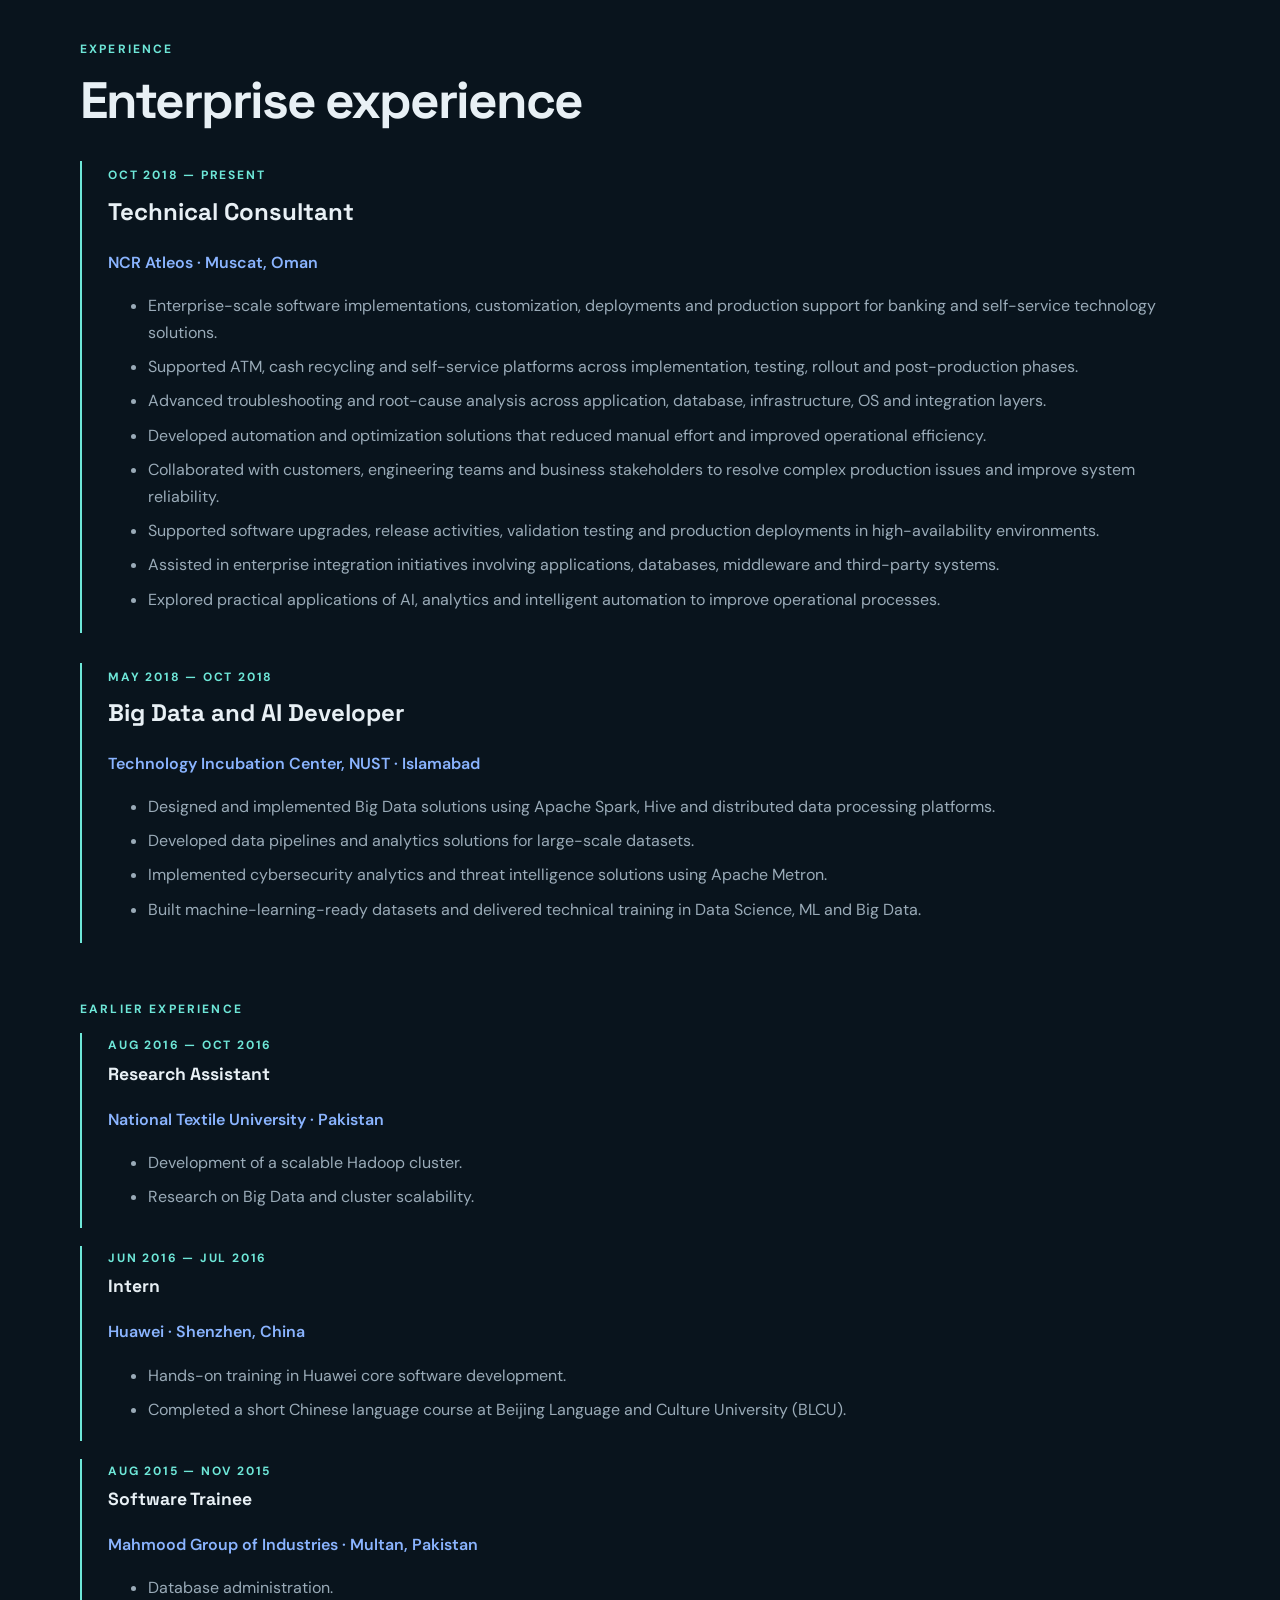
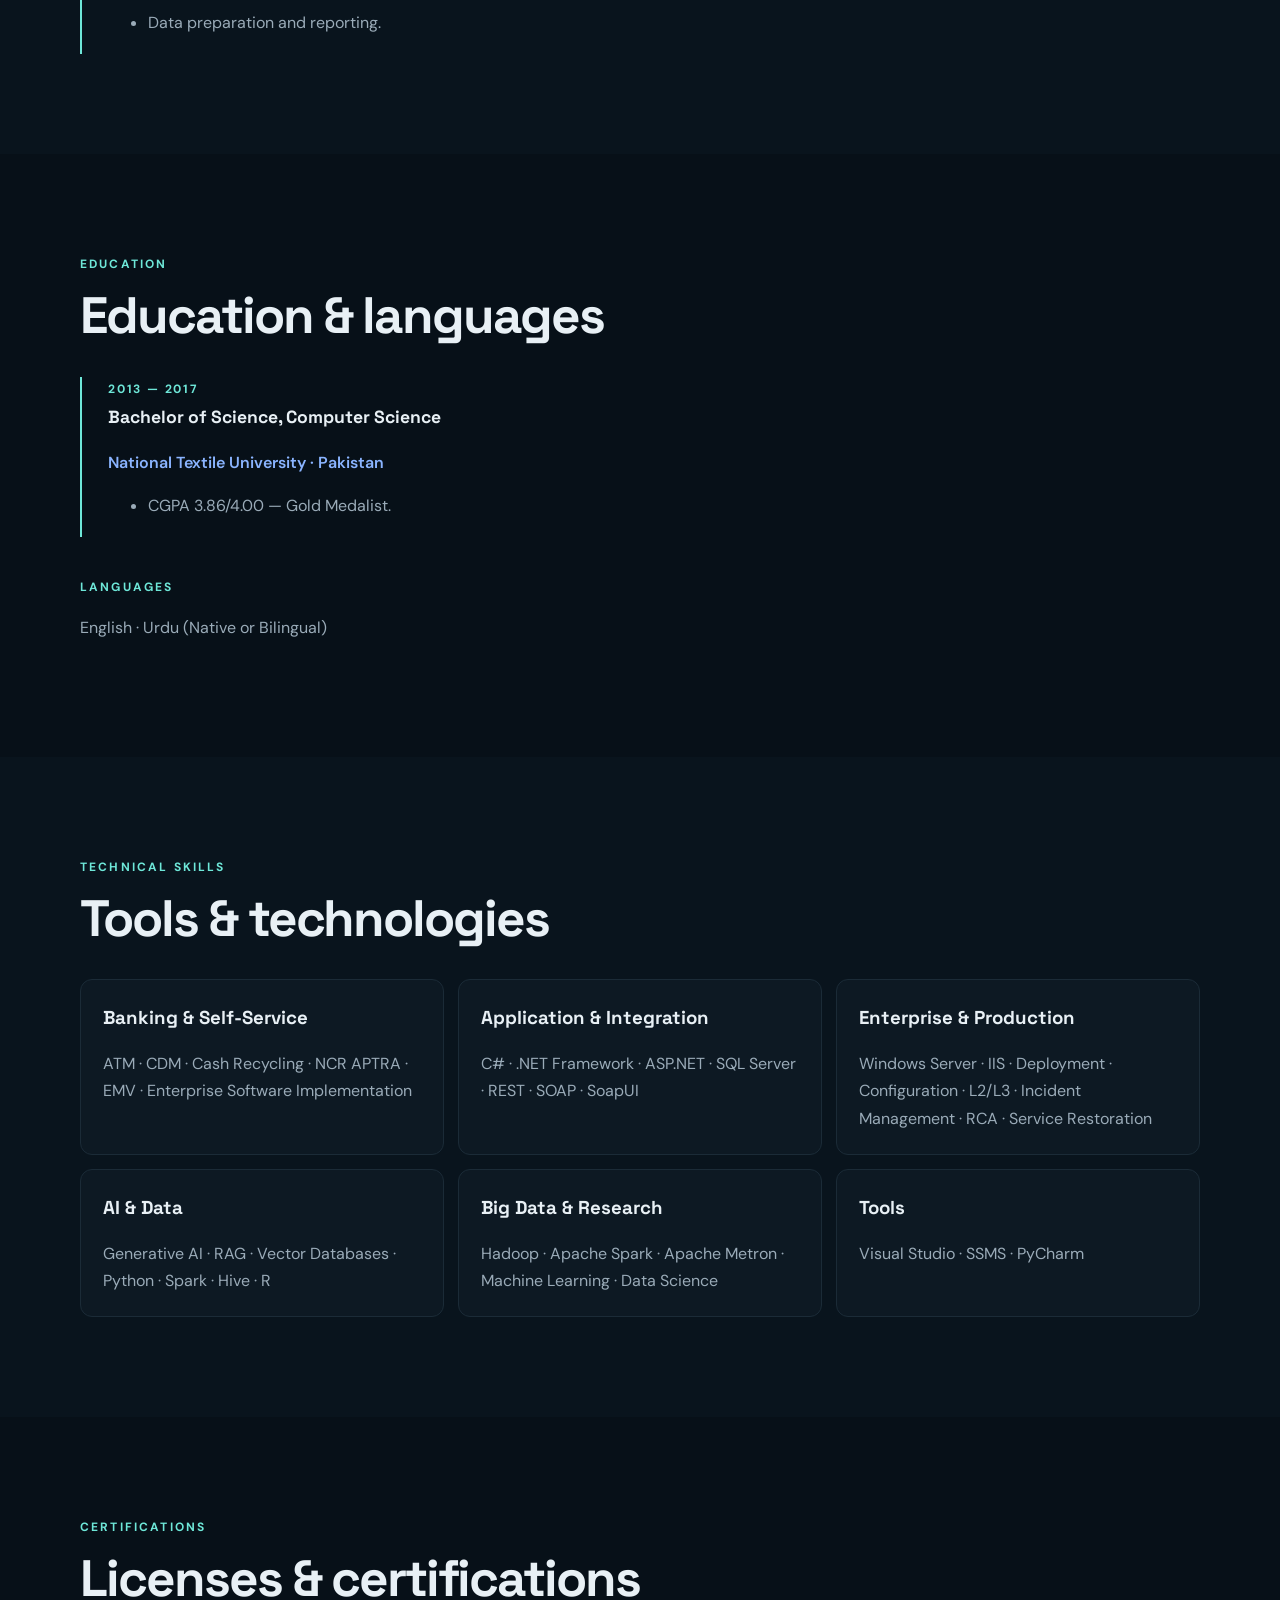
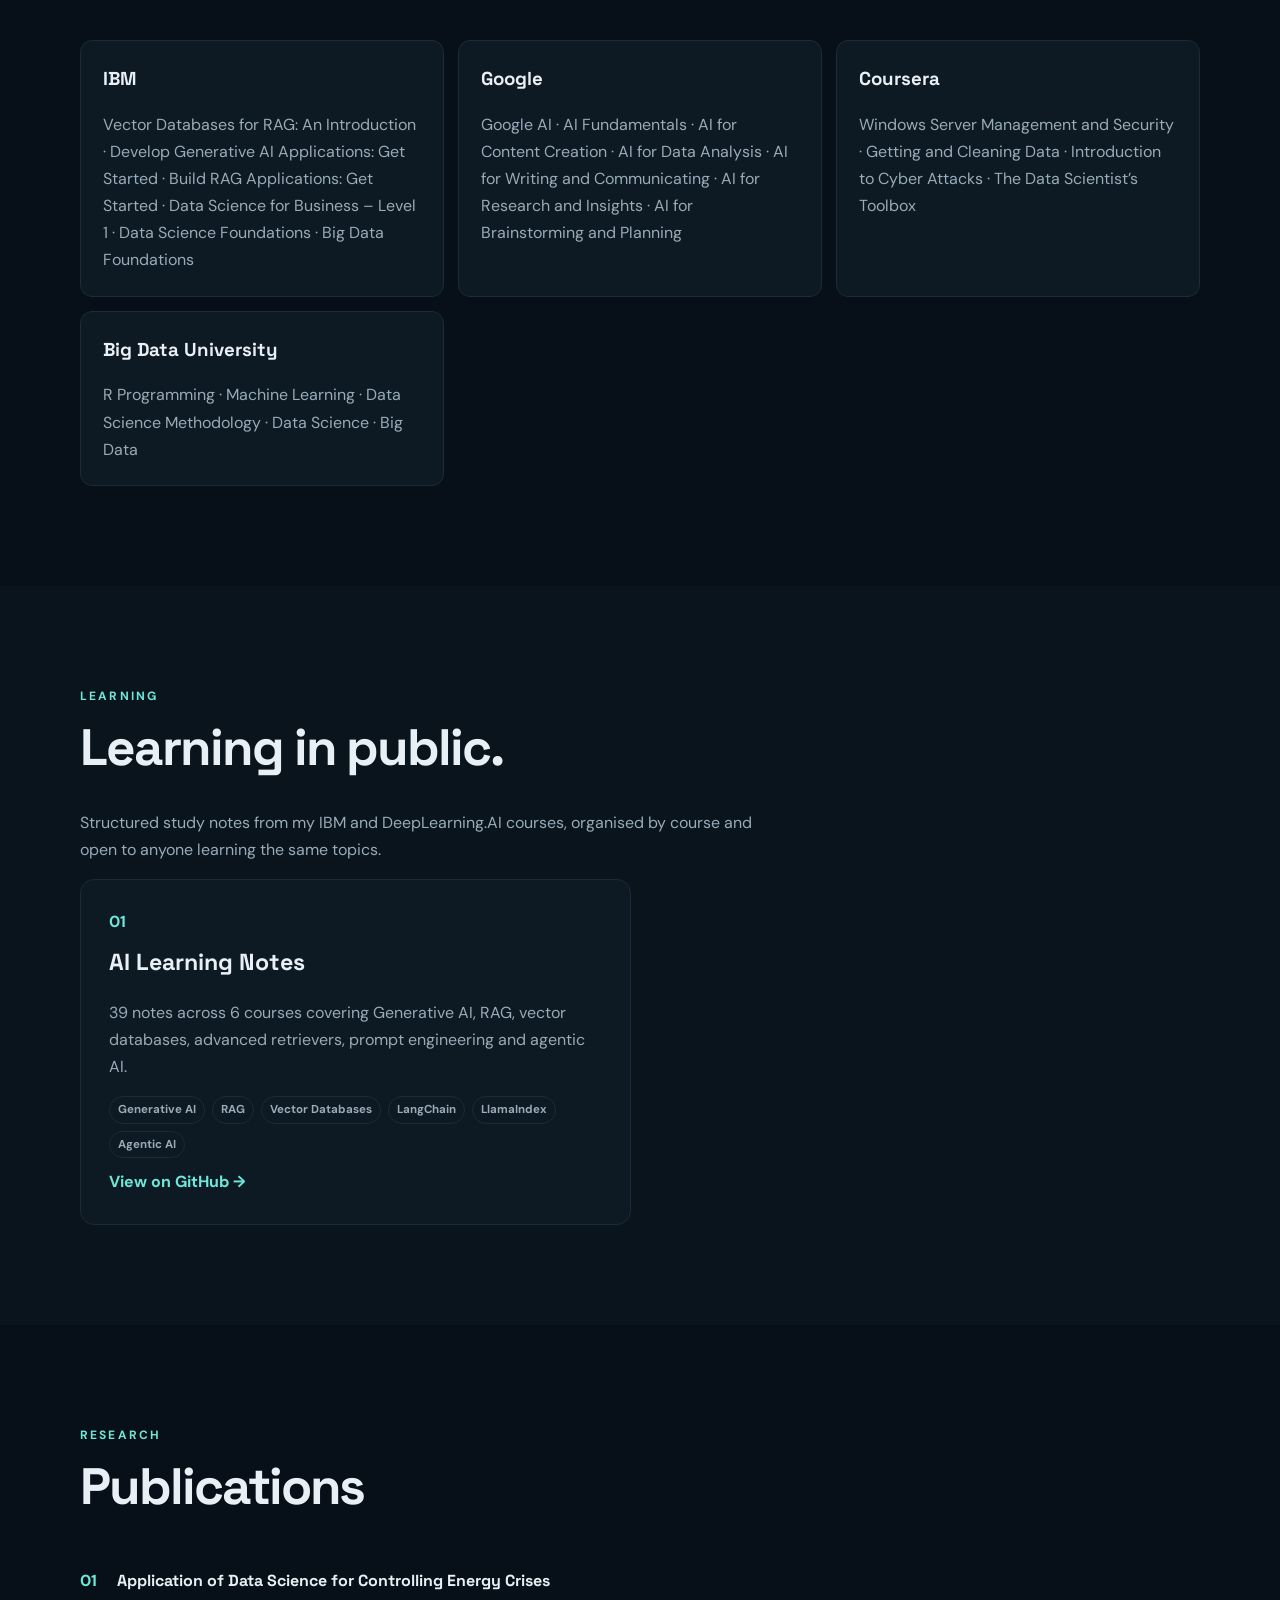
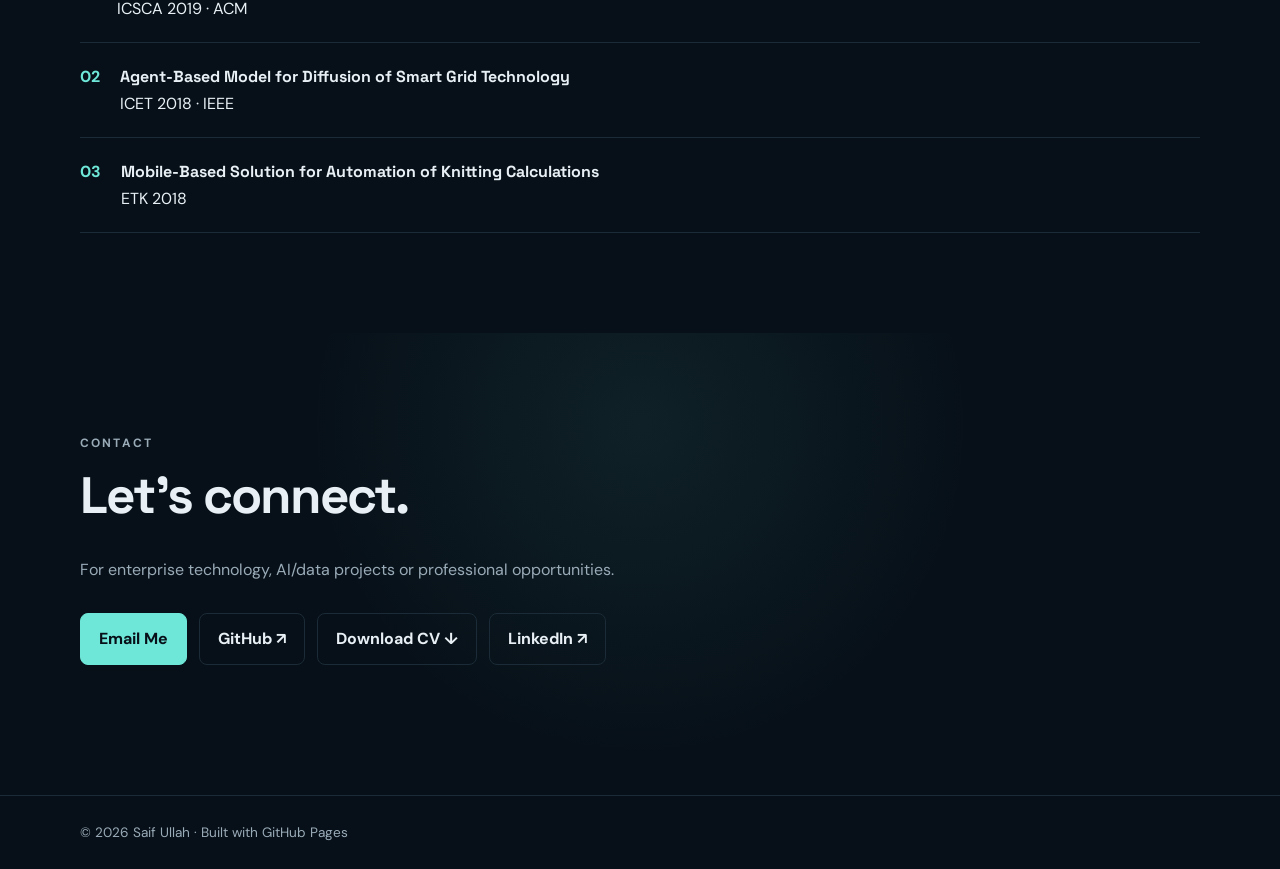
==== commit 091874f9: "Add files via upload" ====
--- a/index.html
+++ b/index.html
@@ -23,6 +23,7 @@
       <a href="#education">Education</a>
       <a href="#skills">Skills</a>
       <a href="#certifications">Certifications</a>
+      <a href="#learning">Learning</a>
       <a href="#publications">Publications</a>
       <a href="#contact">Contact</a>
     </nav>
@@ -259,7 +260,18 @@
 </div>
 </section>
 
-<section id="publications" class="section alt">
+<section id="learning" class="section alt">
+<div class="container">
+  <p class="eyebrow">LEARNING</p>
+  <h2>Learning in public.</h2>
+  <p class="section-intro">Structured study notes from my IBM and DeepLearning.AI courses, organised by course and open to anyone learning the same topics.</p>
+  <div class="cards">
+    <article class="card"><span>01</span><h3>AI Learning Notes</h3><p>39 notes across 6 courses covering Generative AI, RAG, vector databases, advanced retrievers, prompt engineering and agentic AI.</p><div class="tags"><b>Generative AI</b><b>RAG</b><b>Vector Databases</b><b>LangChain</b><b>LlamaIndex</b><b>Agentic AI</b></div><a href="https://github.com/saifullah185032-ai/ai-learning-notes" target="_blank" rel="noopener">View on GitHub →</a></article>
+  </div>
+</div>
+</section>
+
+<section id="publications" class="section">
 <div class="container">
   <p class="eyebrow">RESEARCH</p>
   <h2>Publications</h2>
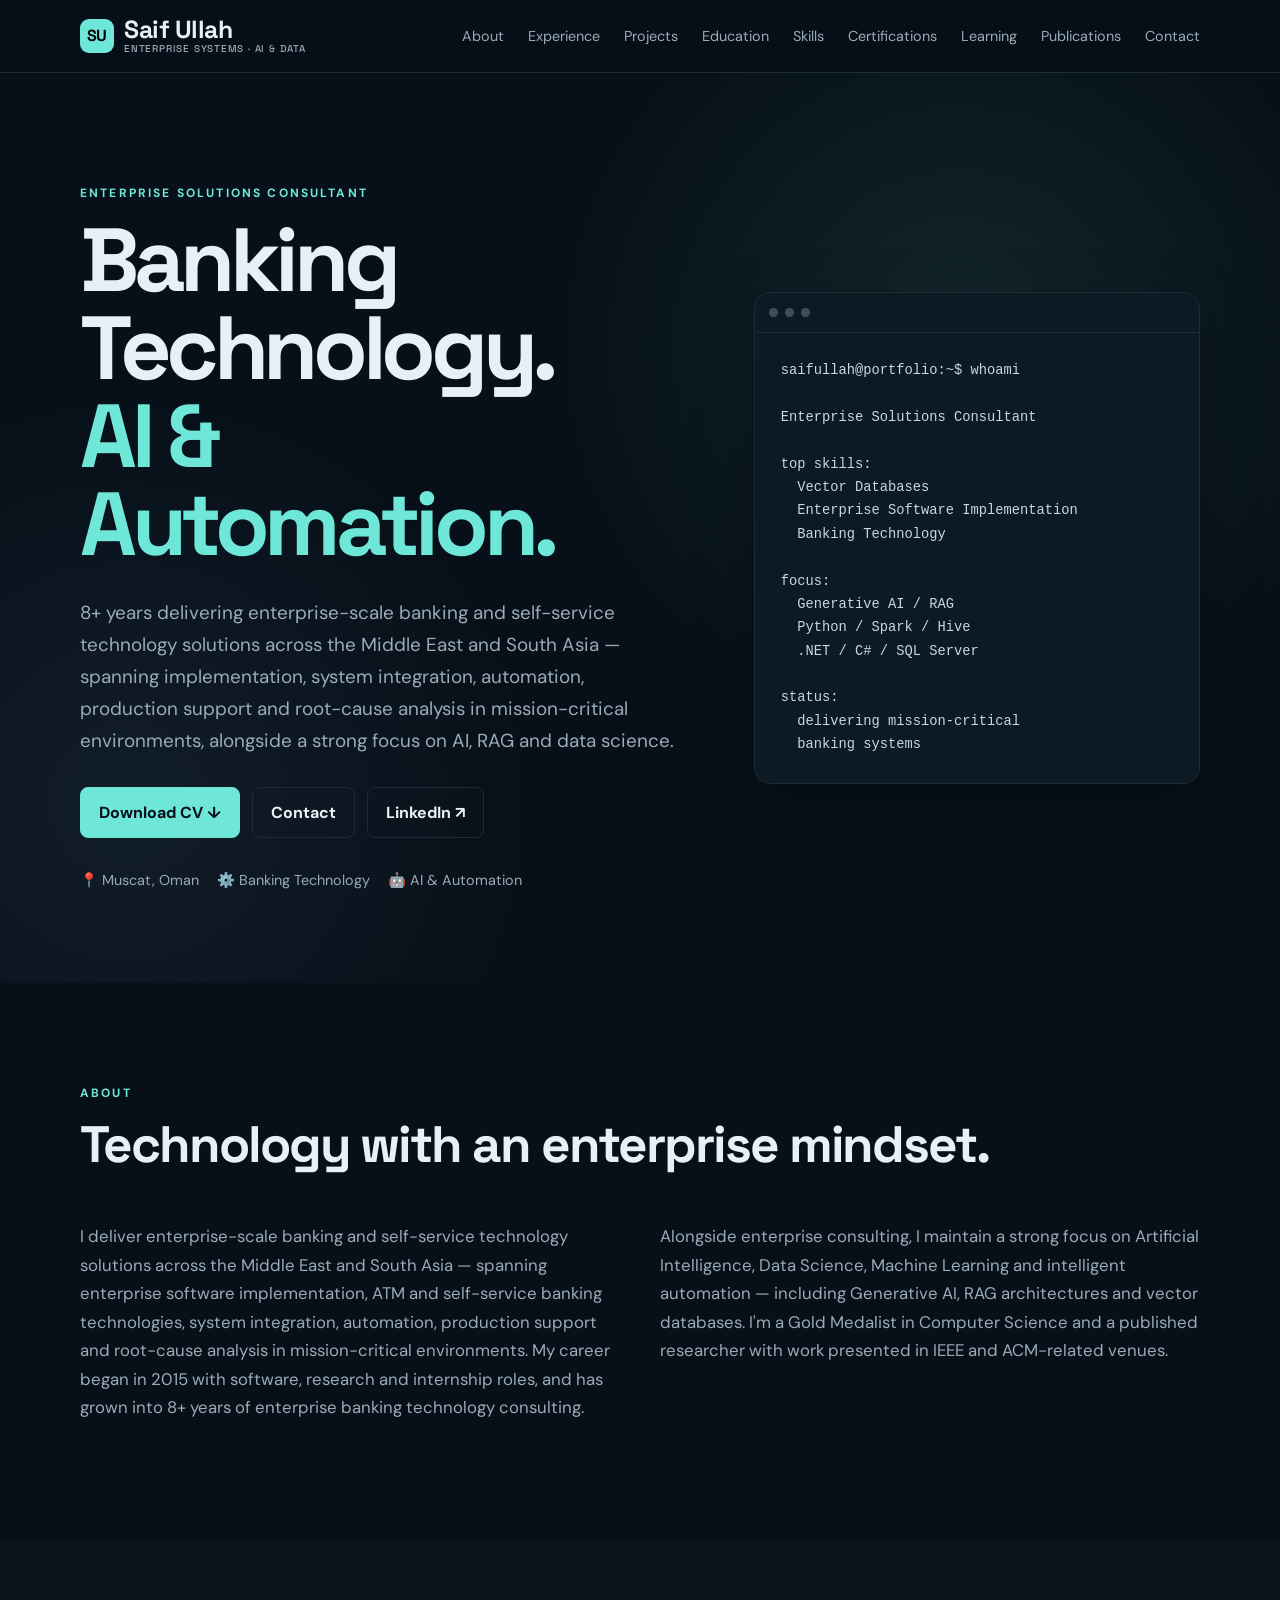
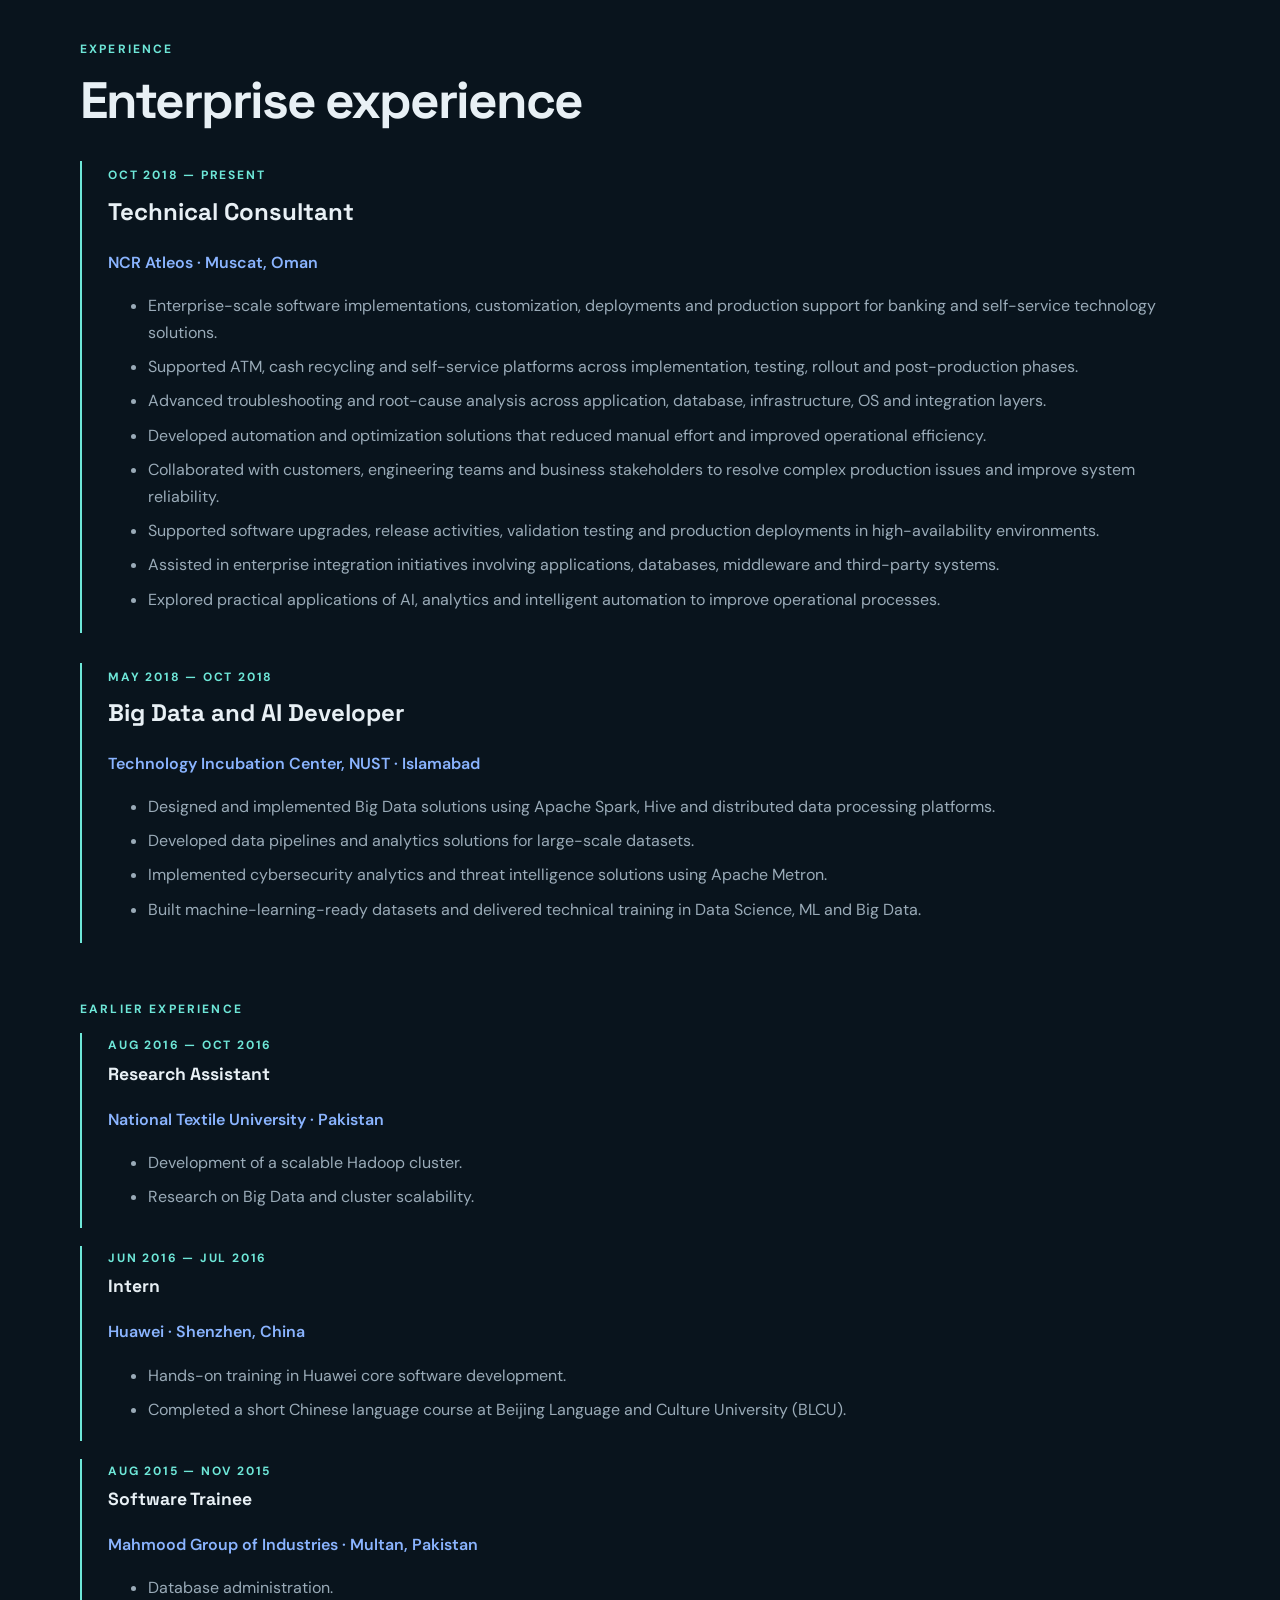
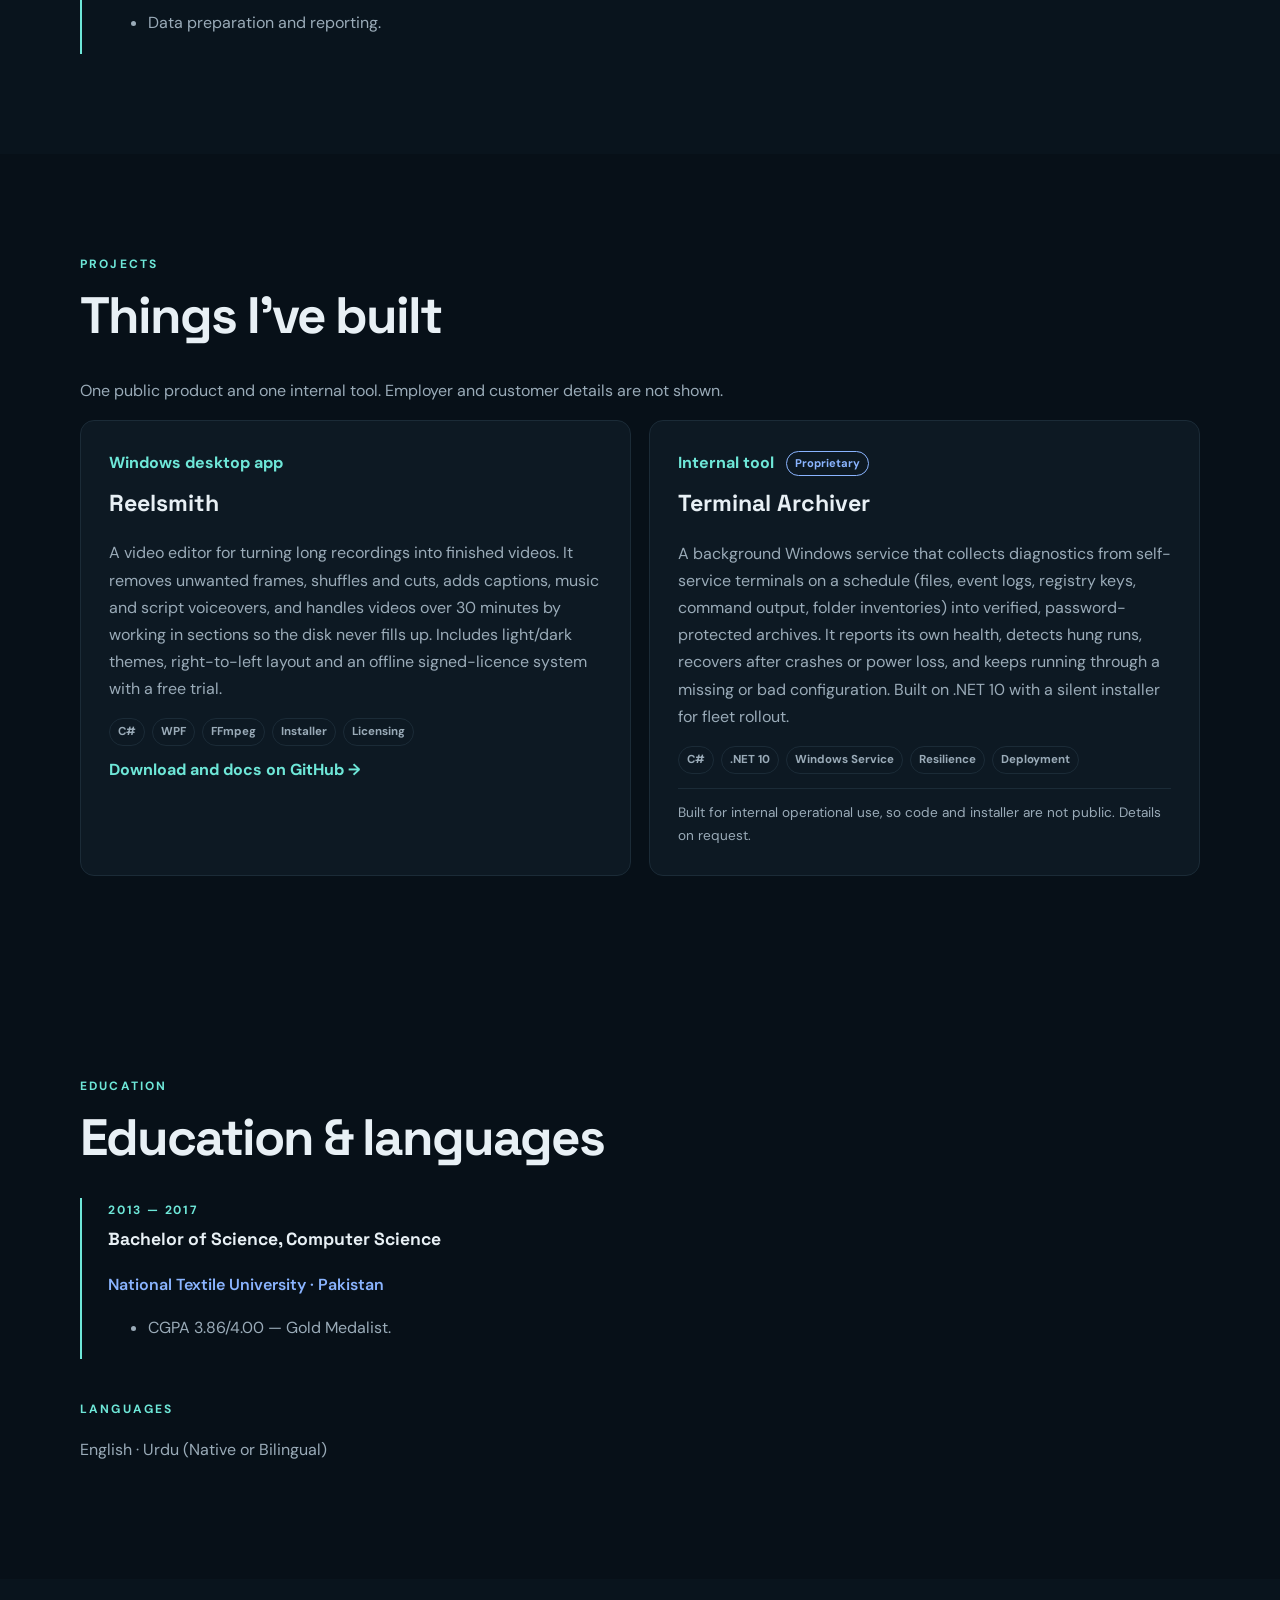
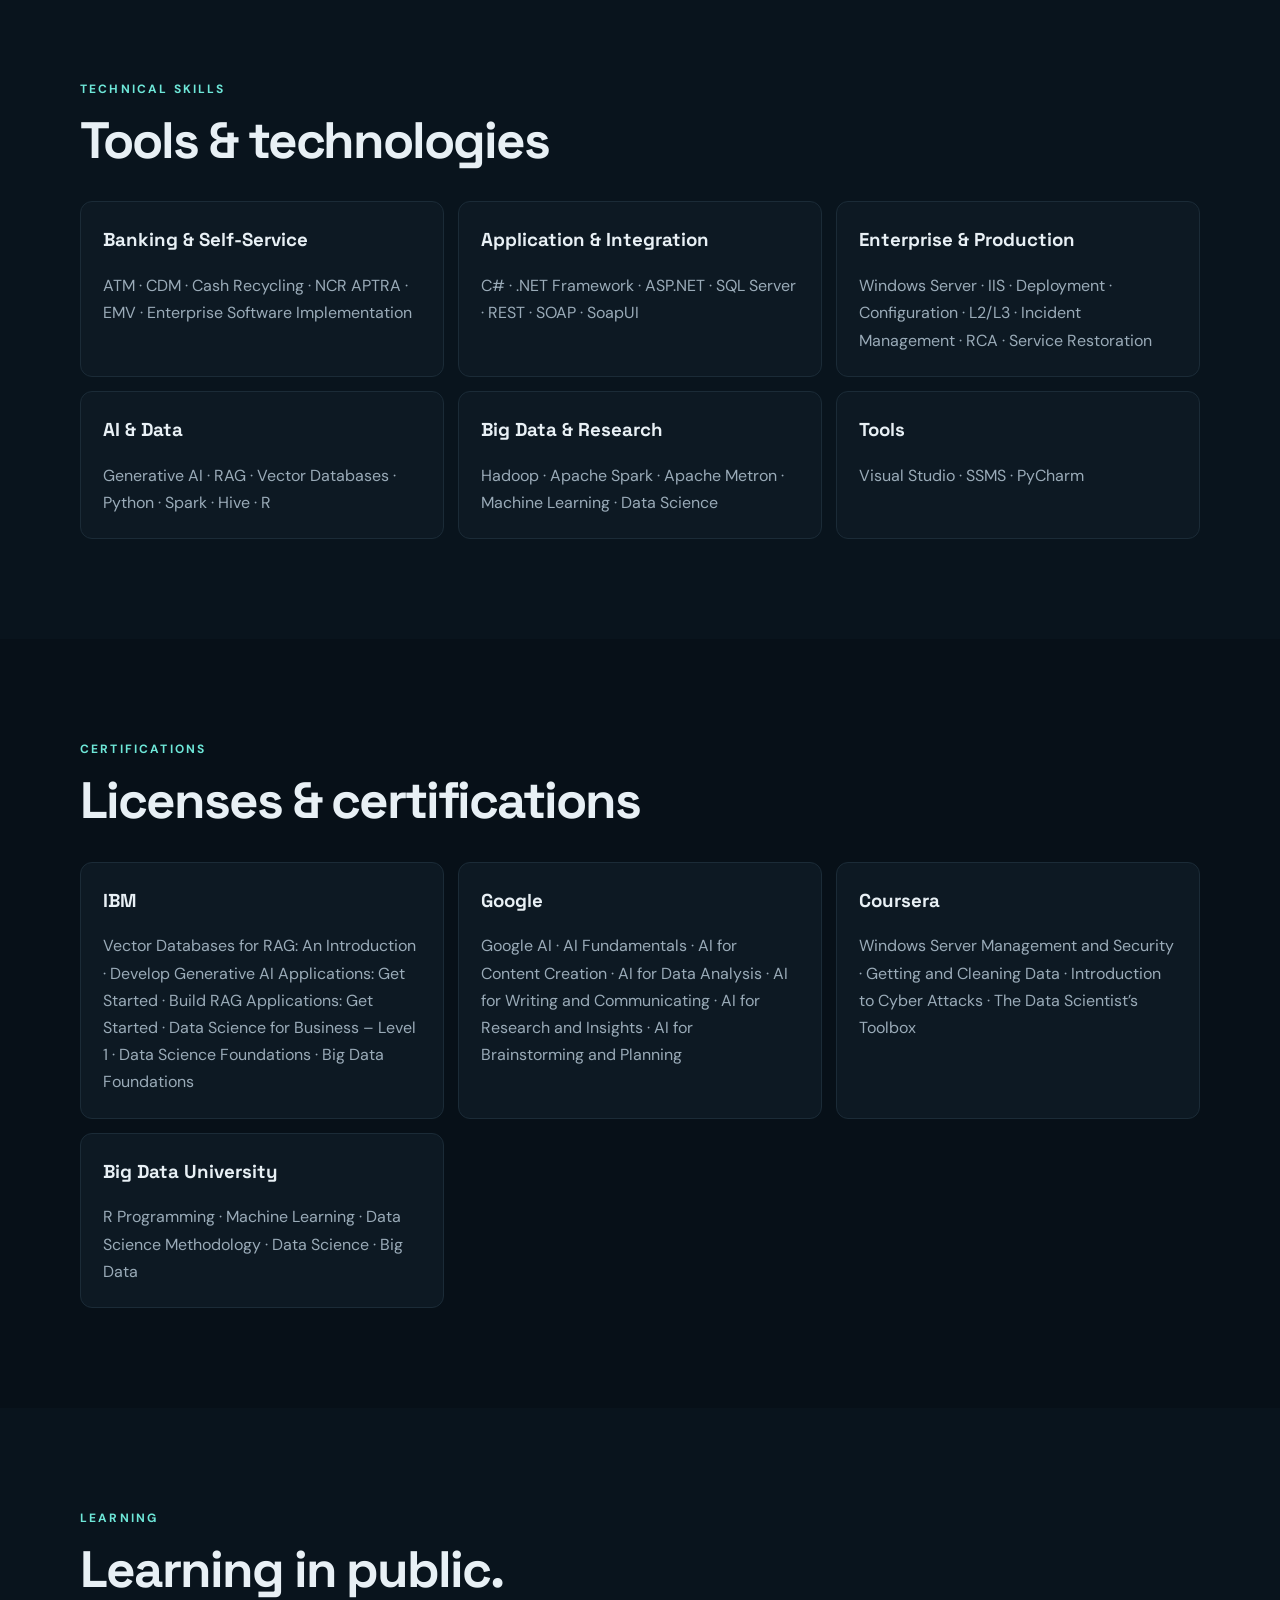
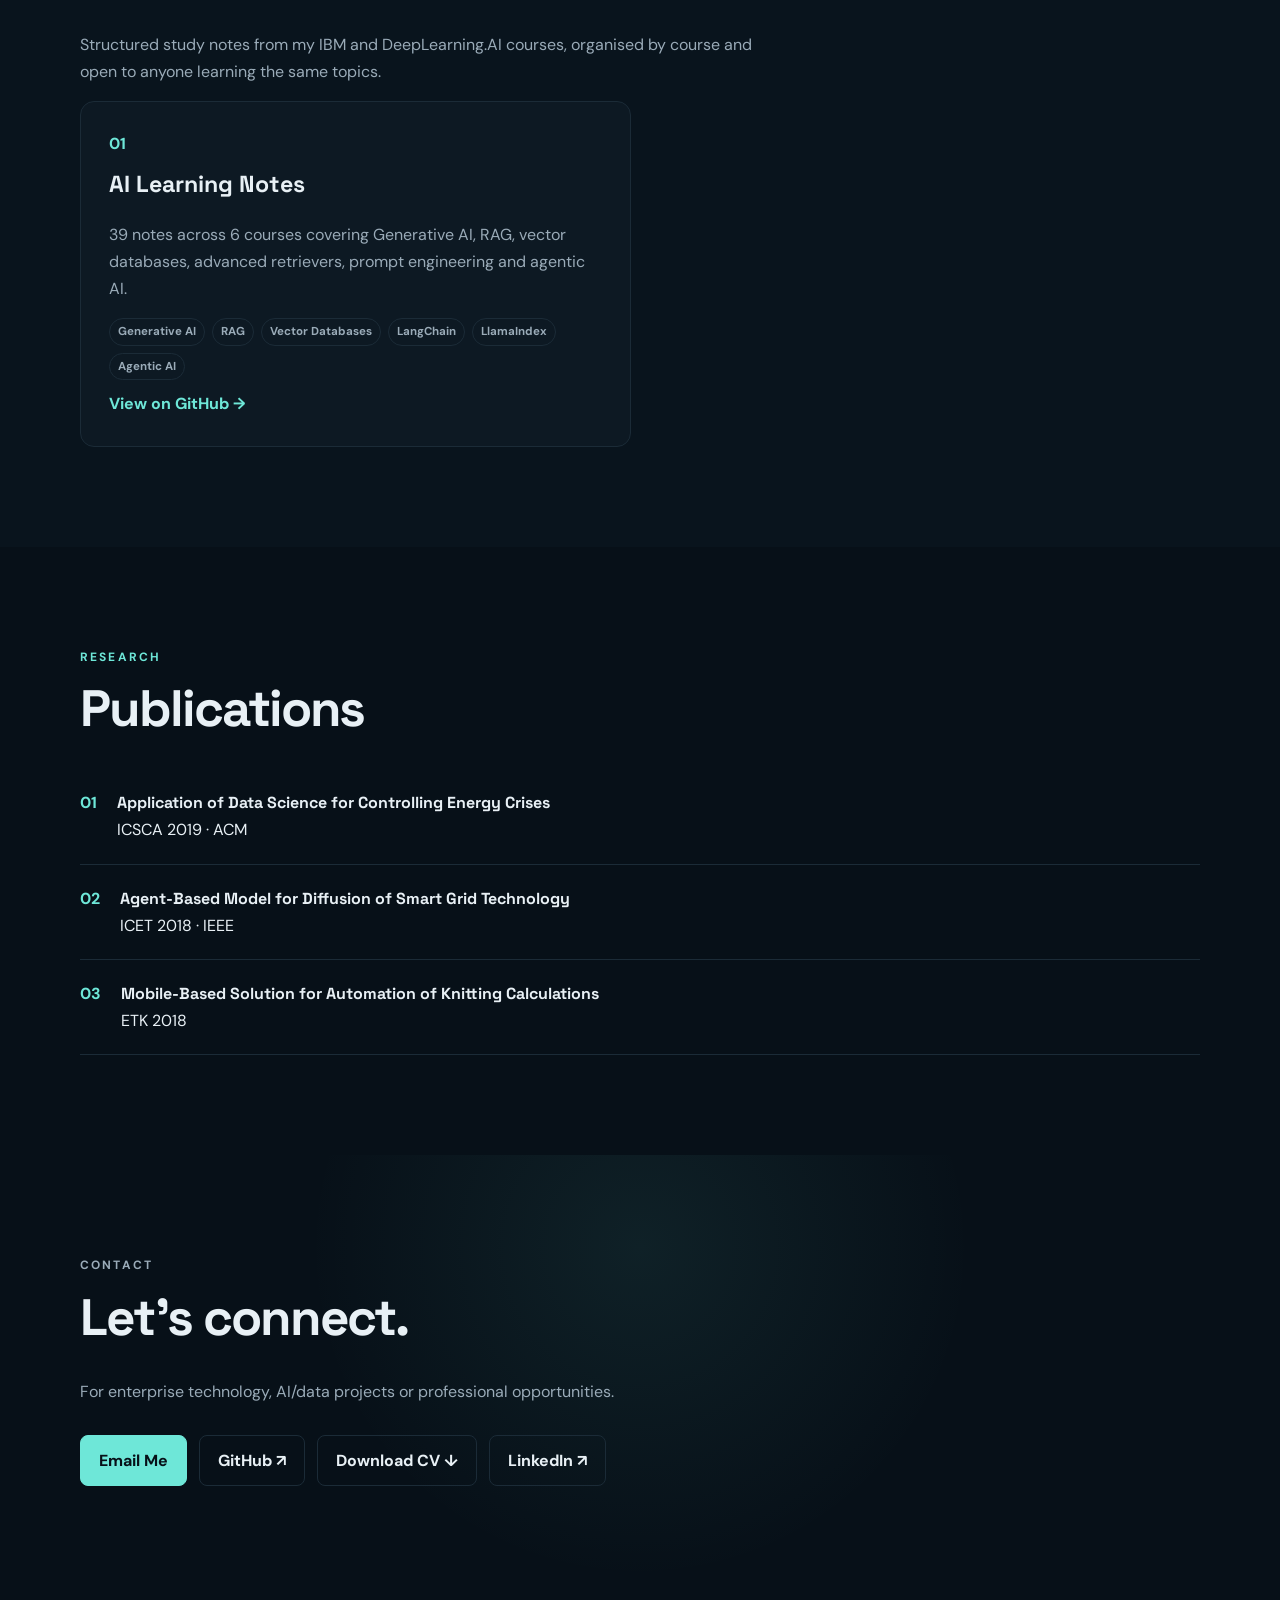
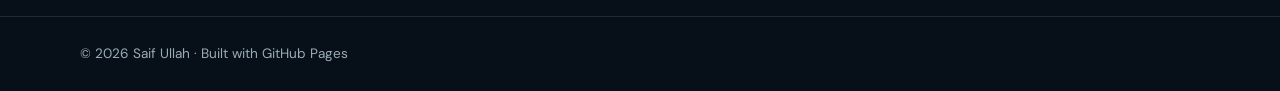
==== commit 329f73e0: "Add files via upload" ====
--- a/index.html
+++ b/index.html
@@ -20,6 +20,7 @@
     <nav>
       <a href="#about">About</a>
       <a href="#experience">Experience</a>
+      <a href="#projects">Projects</a>
       <a href="#education">Education</a>
       <a href="#skills">Skills</a>
       <a href="#certifications">Certifications</a>
@@ -147,7 +148,29 @@
 </div>
 </section>
 
-<!-- HIDDEN FOR NOW: "Live" and "Projects" sections.
+<section id="projects" class="section">
+<div class="container">
+  <p class="eyebrow">PROJECTS</p>
+  <h2>Things I've built</h2>
+  <p class="section-intro">One public product and one internal tool. Employer and customer details are not shown.</p>
+  <div class="cards">
+    <article class="card"><span>Windows desktop app</span><h3>Reelsmith</h3><p>A video editor for turning long recordings into finished videos. It removes unwanted frames, shuffles and cuts, adds captions, music and script voiceovers, and handles videos over 30 minutes by working in sections so the disk never fills up. Includes light/dark themes, right-to-left layout and an offline signed-licence system with a free trial.</p><div class="tags"><b>C#</b><b>WPF</b><b>FFmpeg</b><b>Installer</b><b>Licensing</b></div><a href="https://github.com/saifullah185032-ai/reelsmith" class="repo-pending" data-repo="reelsmith" target="_blank" rel="noopener">Download and docs on GitHub →</a></article>
+    <article class="card"><span>Internal tool <b class="badge">Proprietary</b></span><h3>Terminal Archiver</h3><p>A background Windows service that collects diagnostics from self-service terminals on a schedule (files, event logs, registry keys, command output, folder inventories) into verified, password-protected archives. It reports its own health, detects hung runs, recovers after crashes or power loss, and keeps running through a missing or bad configuration. Built on .NET 10 with a silent installer for fleet rollout.</p><div class="tags"><b>C#</b><b>.NET 10</b><b>Windows Service</b><b>Resilience</b><b>Deployment</b></div><p class="note">Built for internal operational use, so code and installer are not public. Details on request.</p></article>
+  </div>
+  <script>
+  // Show the GitHub link only if the repo exists. Only a 404 counts as missing (a 403 rate limit does not).
+  document.querySelectorAll('.repo-pending').forEach(function(link){
+    fetch('https://api.github.com/repos/saifullah185032-ai/' + link.getAttribute('data-repo'))
+      .then(function(r){ if(r.status === 404){ throw new Error('missing'); } })
+      .catch(function(e){
+        if(e.message === 'missing'){ link.removeAttribute('href'); link.textContent = 'Repository coming soon'; link.classList.add('disabled-link'); }
+      });
+  });
+  </script>
+</div>
+</section>
+
+<!-- HIDDEN FOR NOW: "Live" section.
      To re-enable, move the block back in and re-add the nav links.
      NOTE: in the repo-check script, treat ONLY a 404 as "missing" (a 403 rate-limit currently makes real repos look missing).
 <section id="live" class="section alt">
@@ -183,34 +206,6 @@
 })();
 </script>
 
-<section id="projects" class="section">
-<div class="container">
-  <p class="eyebrow">PROJECTS</p>
-  <h2>Building the portfolio</h2>
-  <p class="section-intro">These projects are designed as public, sanitized demonstrations of practical skills. No proprietary customer or employer information is included.</p>
-  <div class="cards">
-    <article class="card"><span>01</span><h3>RAG Knowledge Assistant</h3><p>Document question-answering assistant using retrieval-augmented generation.</p><div class="tags"><b>Python</b><b>RAG</b><b>LLM</b></div><a href="https://github.com/saifullah185032-ai/rag-knowledge-assistant" class="repo-pending" data-repo="rag-knowledge-assistant">GitHub →</a></article>
-    <article class="card"><span>02</span><h3>Enterprise Log Analyzer</h3><p>Structured log analysis and diagnostics inspired by enterprise production troubleshooting.</p><div class="tags"><b>C#</b><b>.NET</b><b>SQL</b></div><a href="https://github.com/saifullah185032-ai/enterprise-log-analyzer" class="repo-pending" data-repo="enterprise-log-analyzer">GitHub →</a></article>
-    <article class="card"><span>03</span><h3>Incident Analyzer</h3><p>AI-assisted analysis of application events, errors and incident patterns.</p><div class="tags"><b>Python</b><b>AI</b><b>Analytics</b></div><a href="https://github.com/saifullah185032-ai/incident-analyzer" class="repo-pending" data-repo="incident-analyzer">GitHub →</a></article>
-    <article class="card"><span>04</span><h3>Big Data Pipeline</h3><p>Demonstration data pipeline for ingestion, transformation and analytics.</p><div class="tags"><b>PySpark</b><b>Hive</b><b>SQL</b></div><a href="https://github.com/saifullah185032-ai/big-data-pipeline" class="repo-pending" data-repo="big-data-pipeline">GitHub →</a></article>
-  </div>
-  <script>
-  // Hide/relabel project links that point to repos which don't exist yet on GitHub,
-  // so visitors never land on a 404. Once you create each repo, this auto-detects it.
-  document.querySelectorAll('.repo-pending').forEach(function(link){
-    var repo = link.getAttribute('data-repo');
-    fetch('https://api.github.com/repos/saifullah185032-ai/' + repo)
-      .then(function(r){ if(!r.ok){ throw new Error('missing'); } })
-      .catch(function(){
-        link.removeAttribute('href');
-        link.textContent = 'Repo coming soon';
-        link.classList.add('disabled-link');
-      });
-  });
-  </script>
-</div>
-</section>
-
 -->
 
 <section id="education" class="section">
--- a/style.css
+++ b/style.css
@@ -27,3 +27,8 @@
 .cert-item h3{font-family:"Space Grotesk";font-size:1rem;margin:0 0 6px}
 .cert-item p{color:var(--muted);font-size:.85rem;margin:0}
 @media (max-width:768px){.cert-grid{grid-template-columns:1fr}}
+
+.card>span{display:block}
+.card .badge{display:inline-block;margin-left:8px;font-size:.7rem;color:var(--accent2);border:1px solid var(--accent2);padding:2px 8px;border-radius:99px;vertical-align:middle}
+.card .note{margin:14px 0 0;font-size:.85rem;color:var(--muted);border-top:1px solid var(--line);padding-top:12px}
+.card .tags{margin-top:14px}
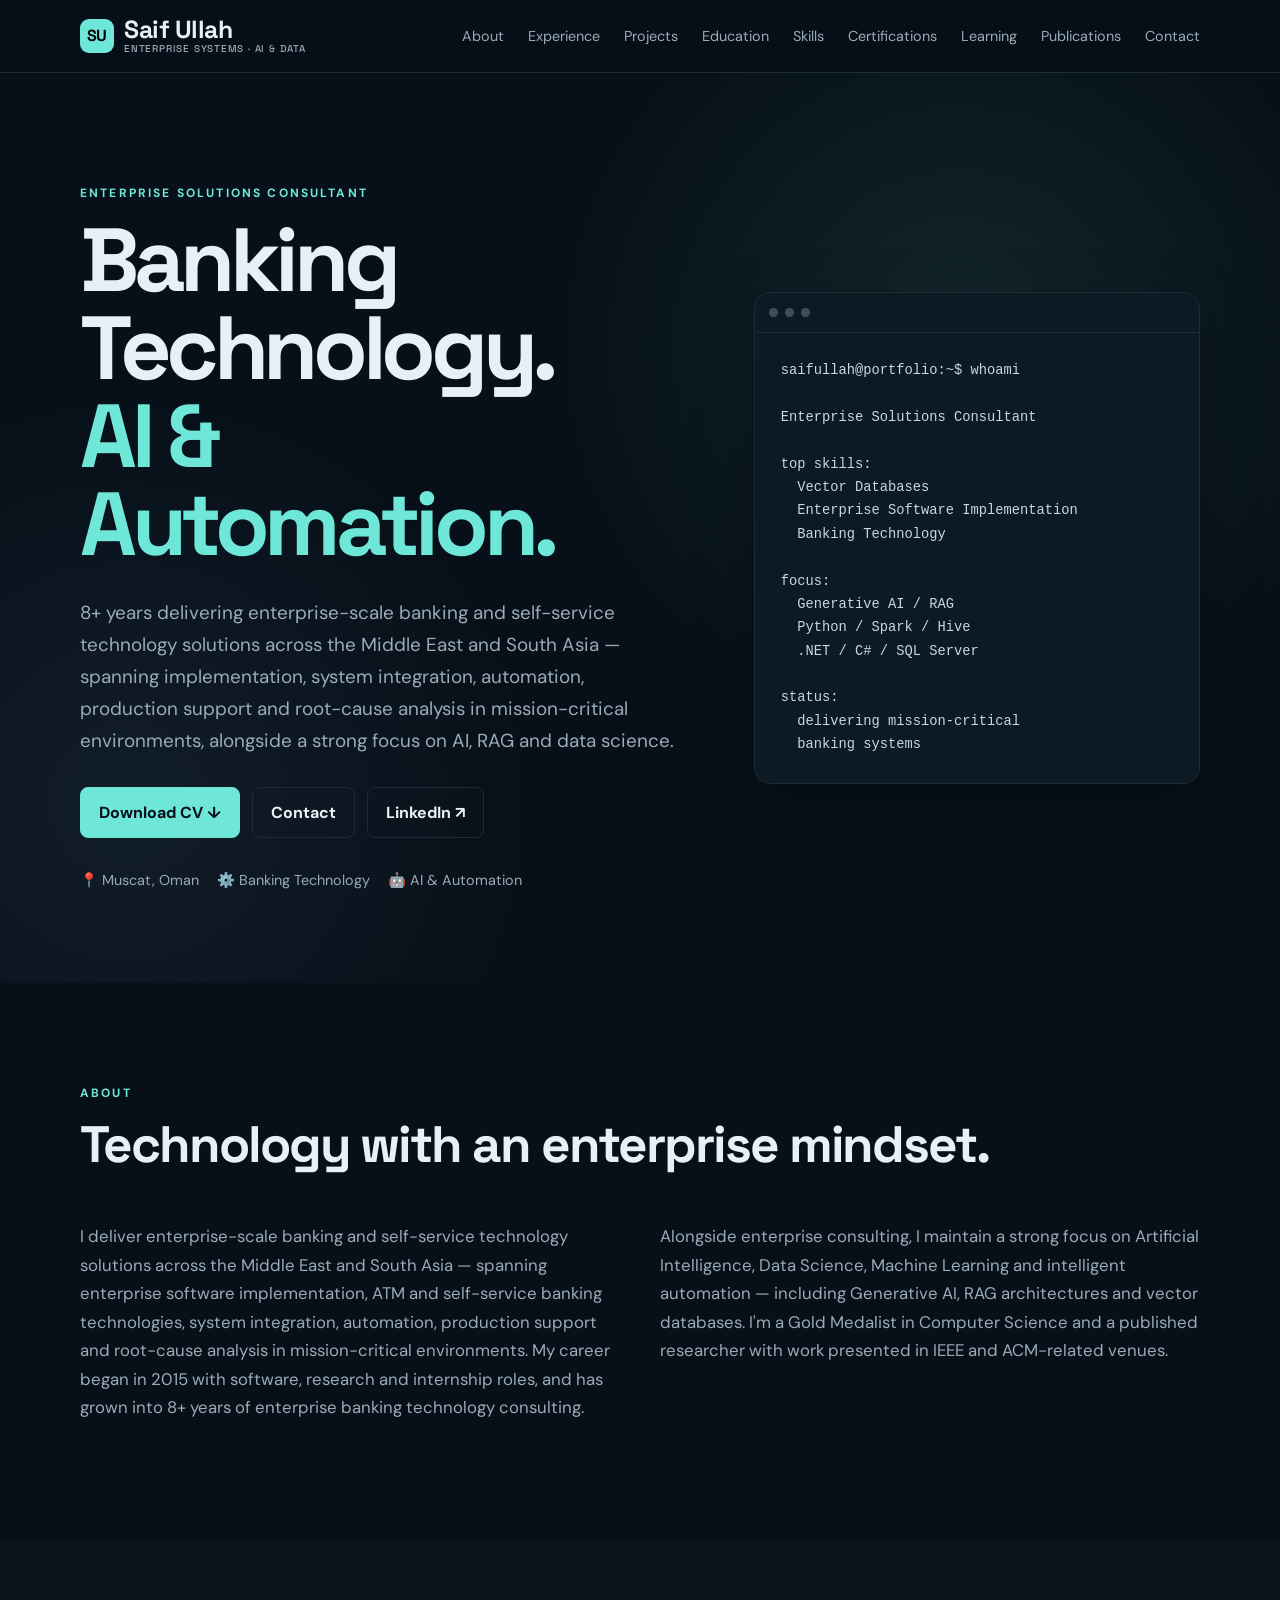
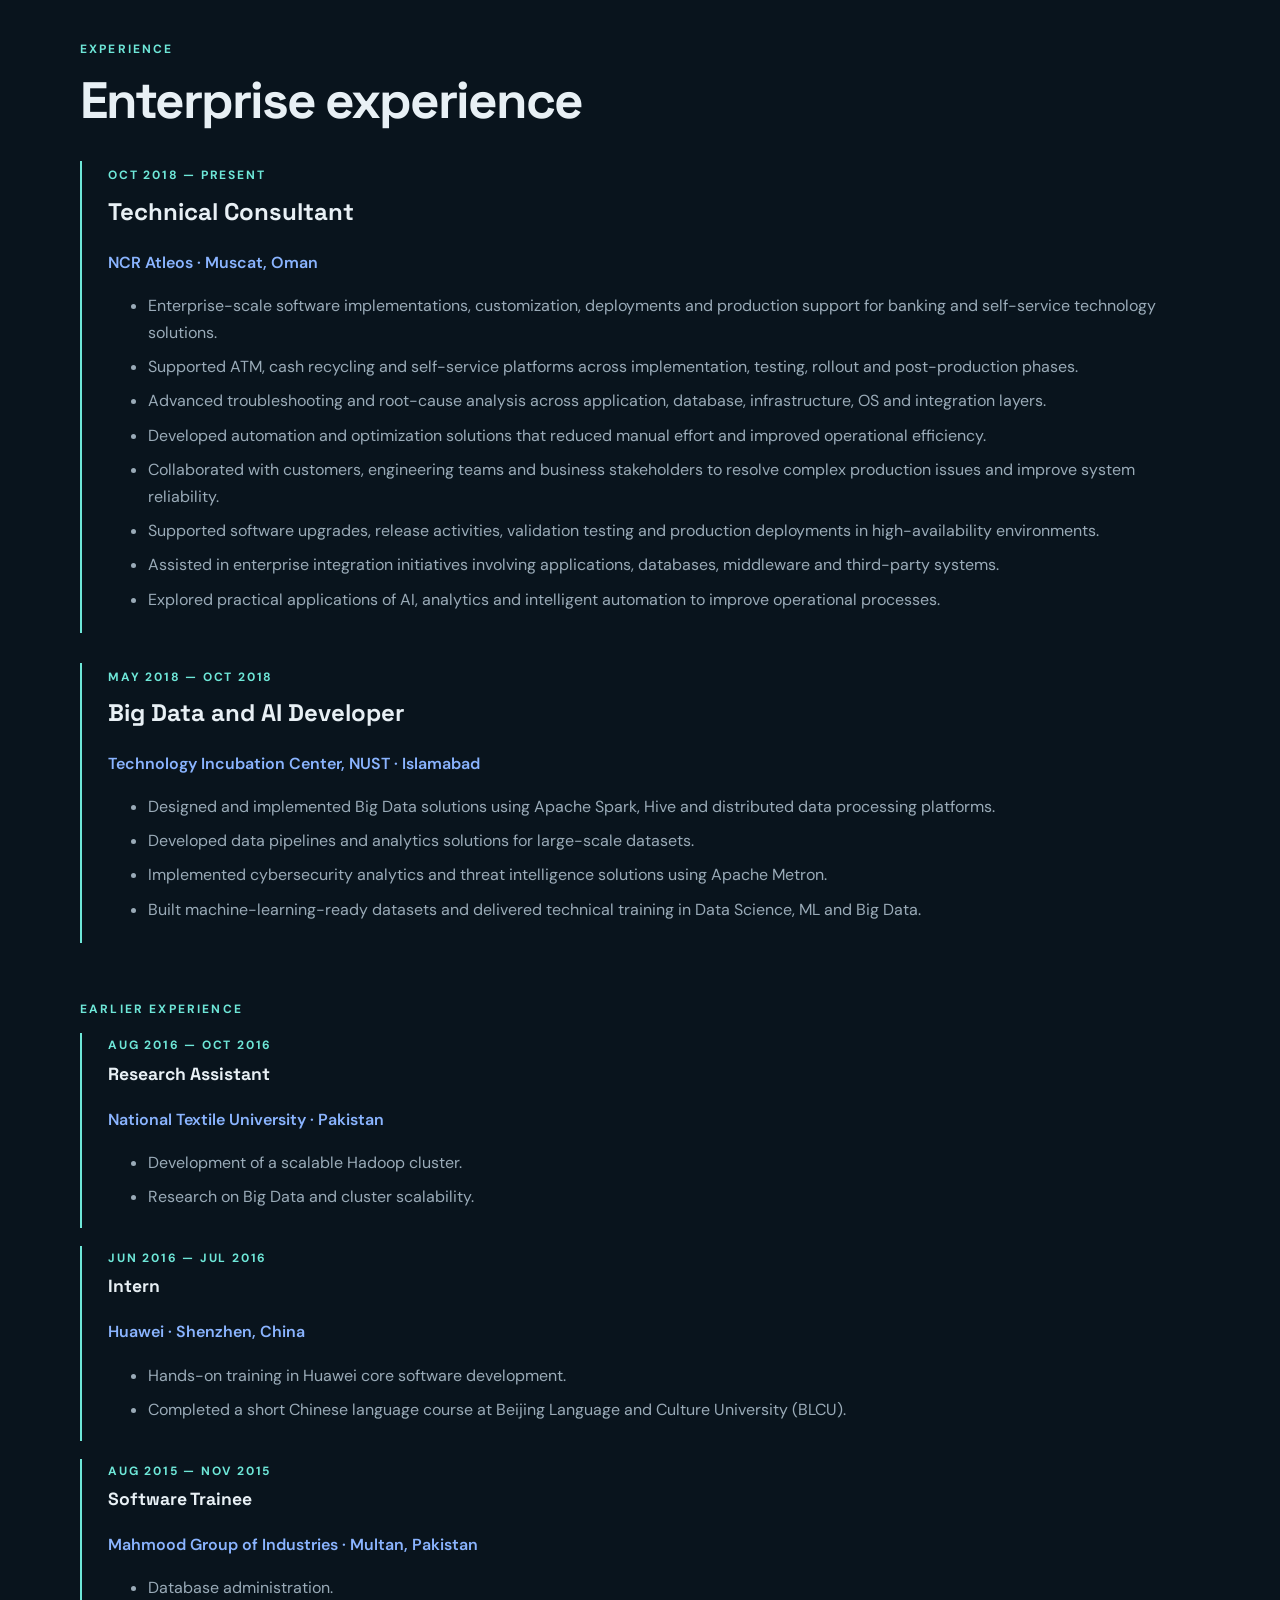
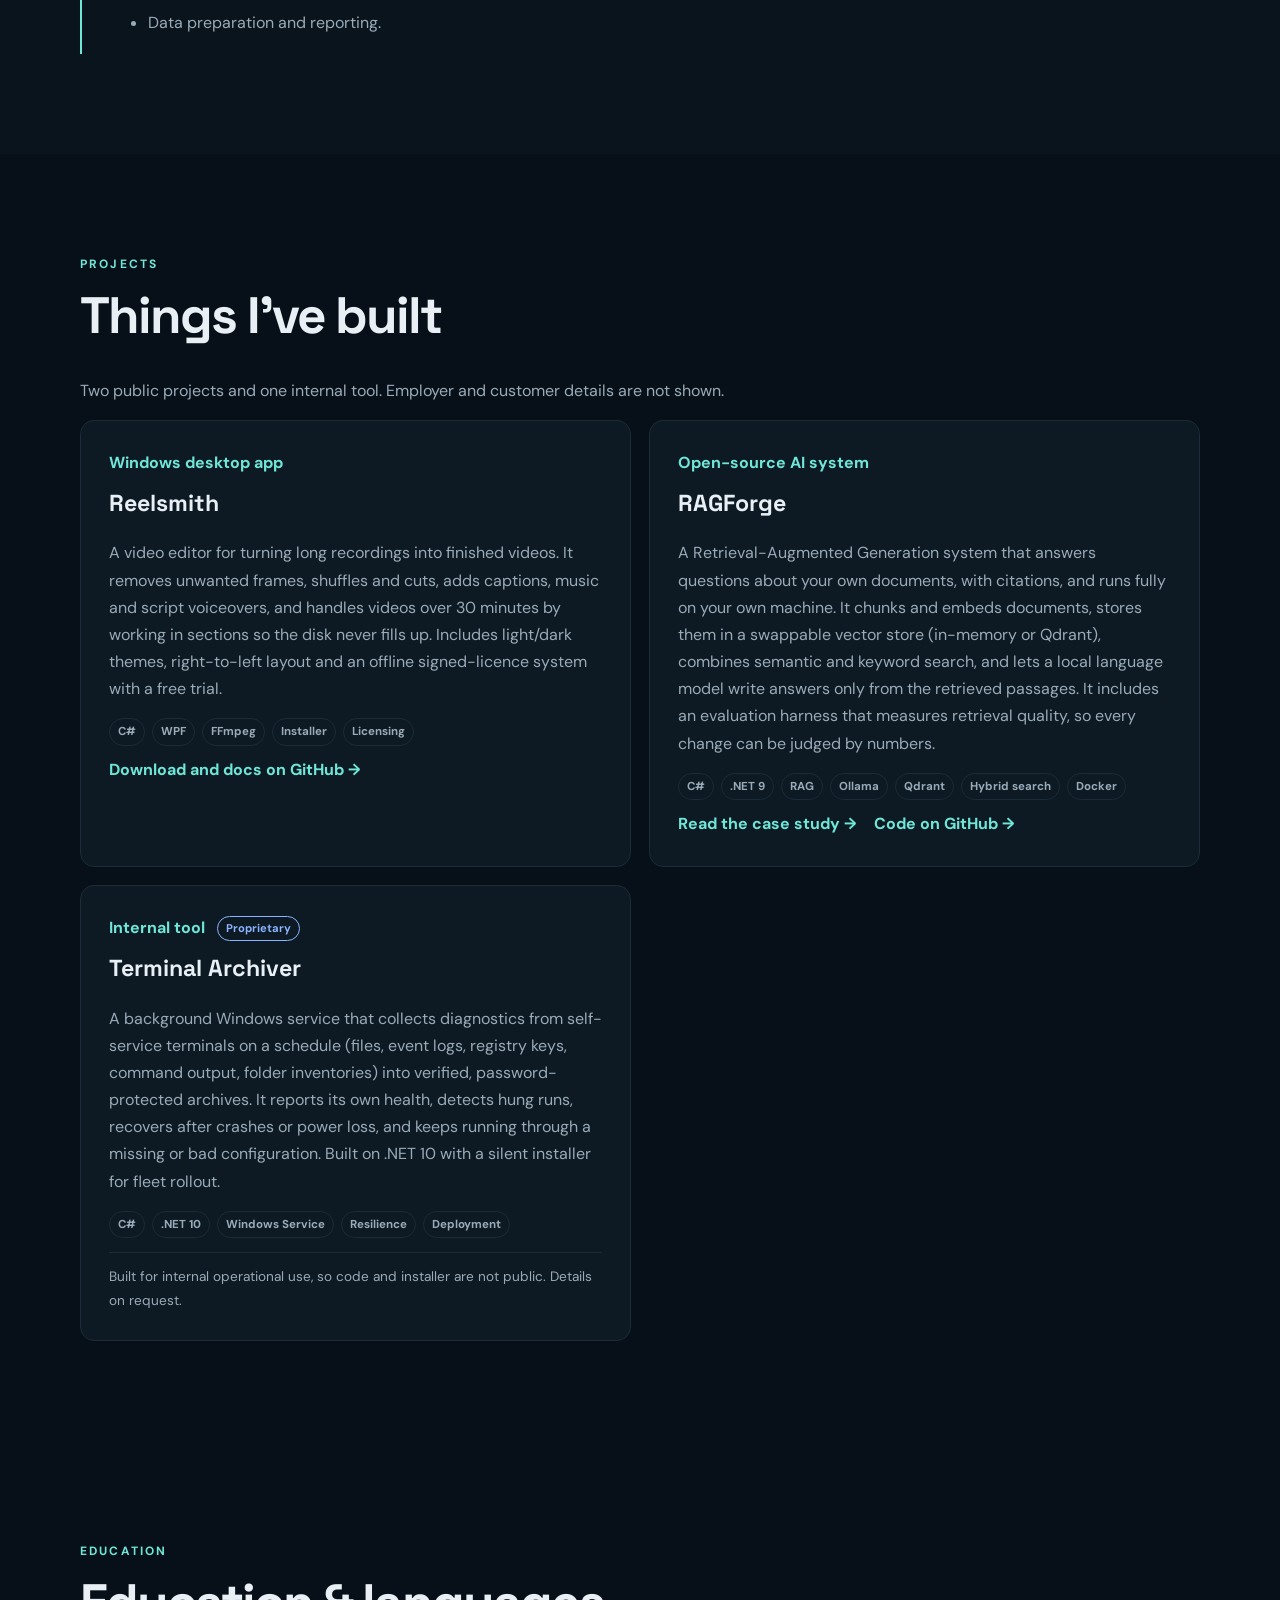
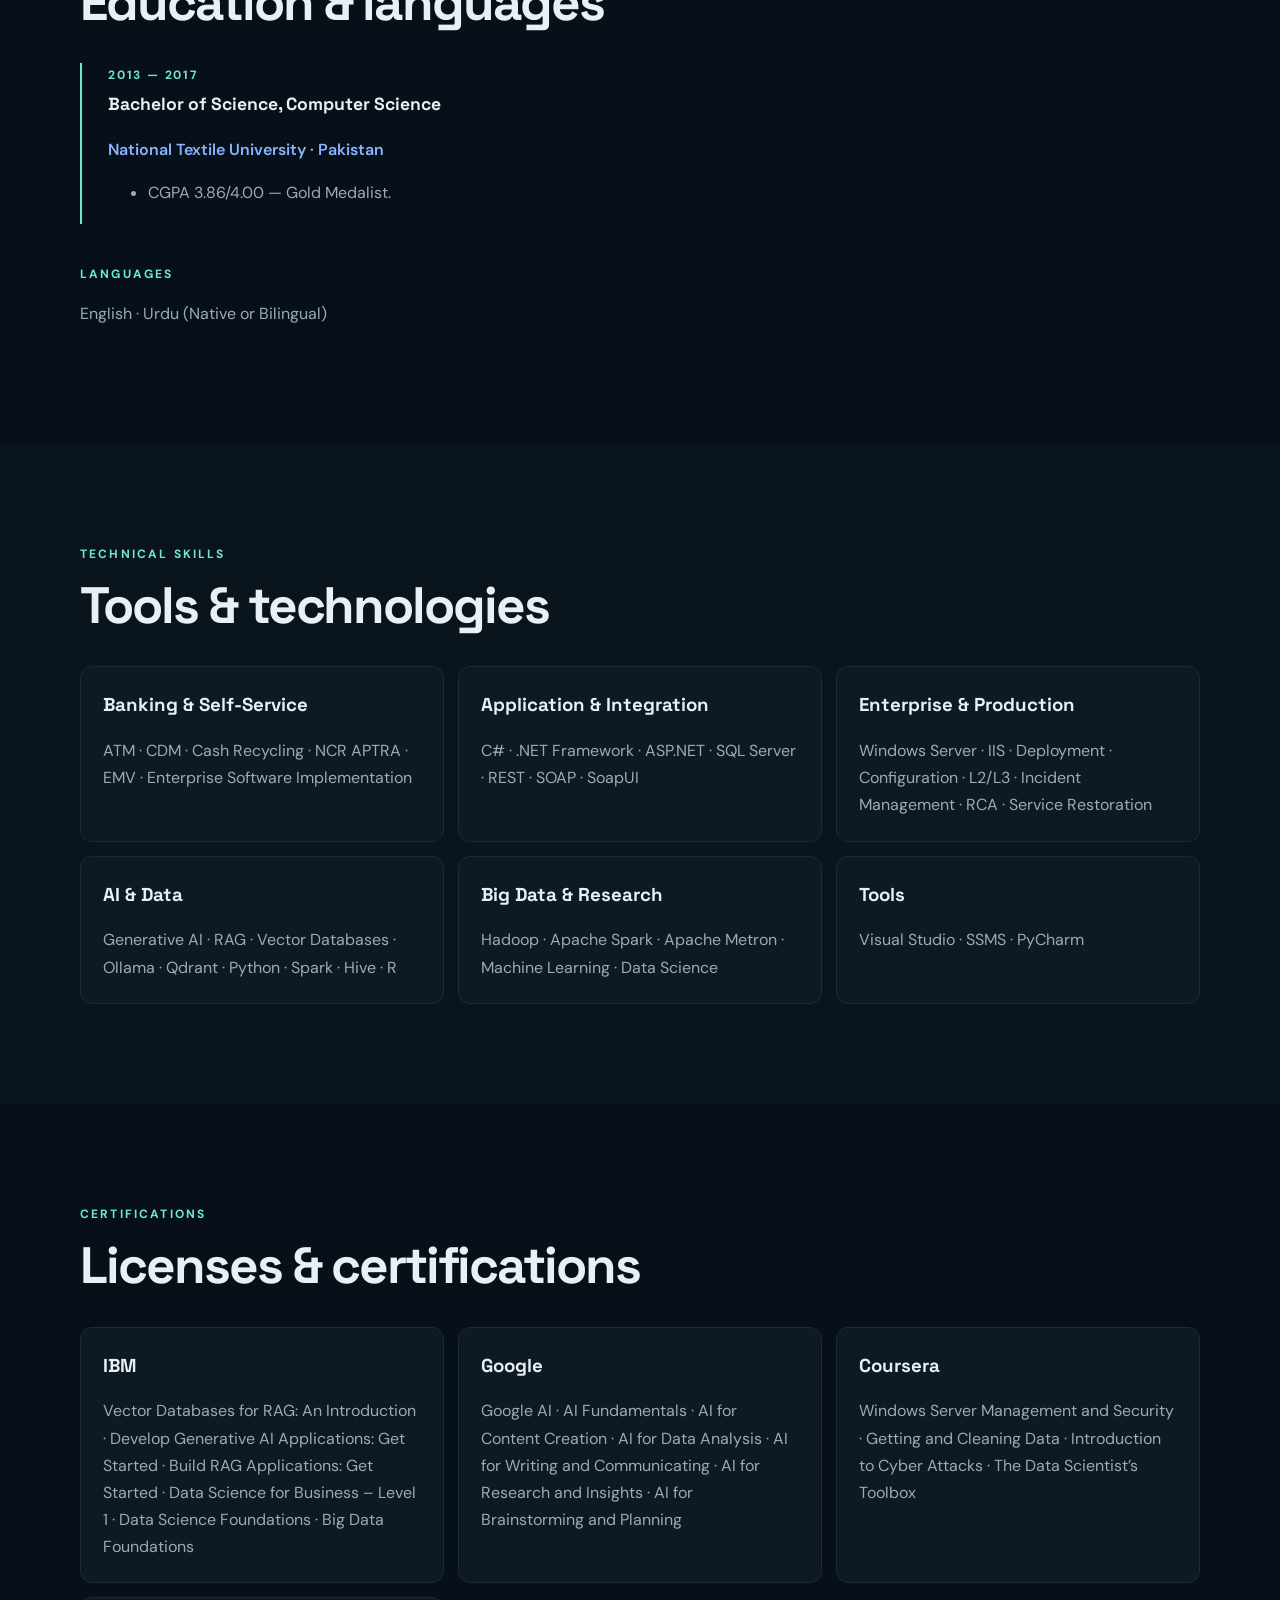
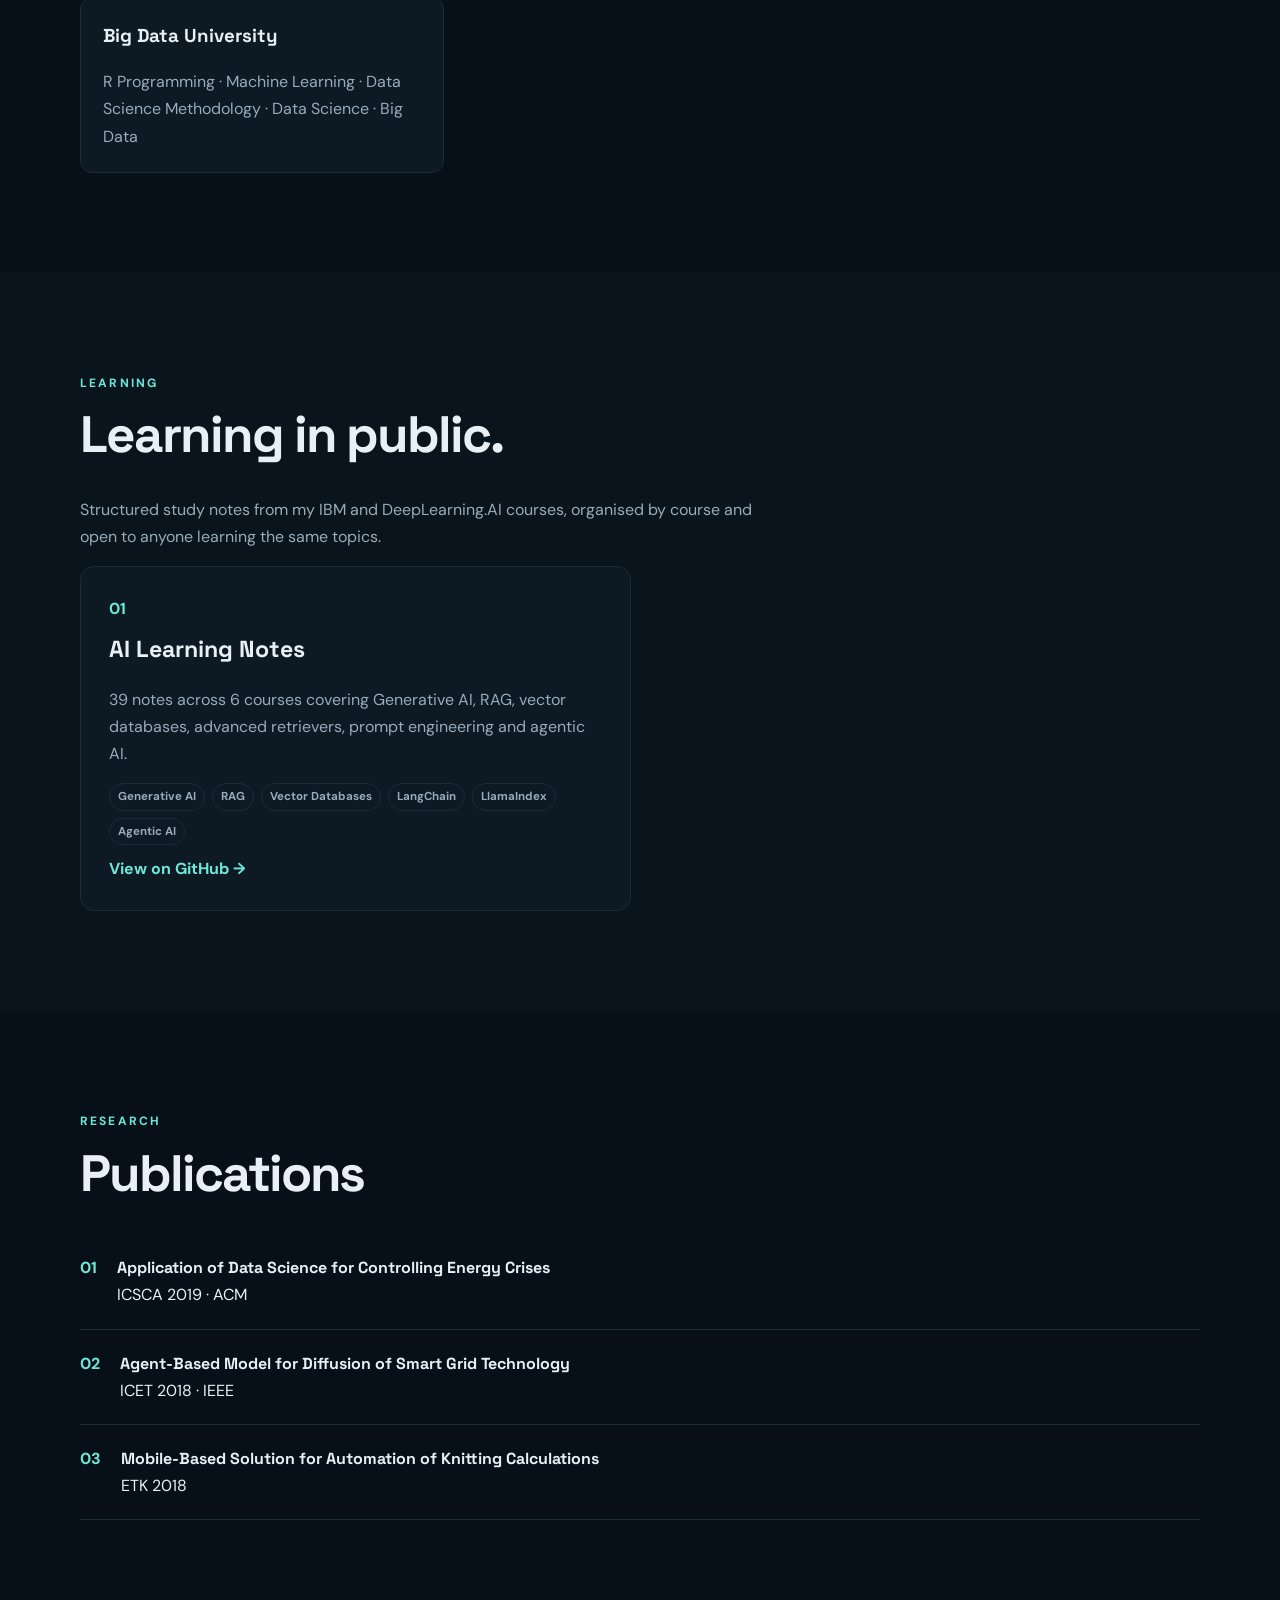
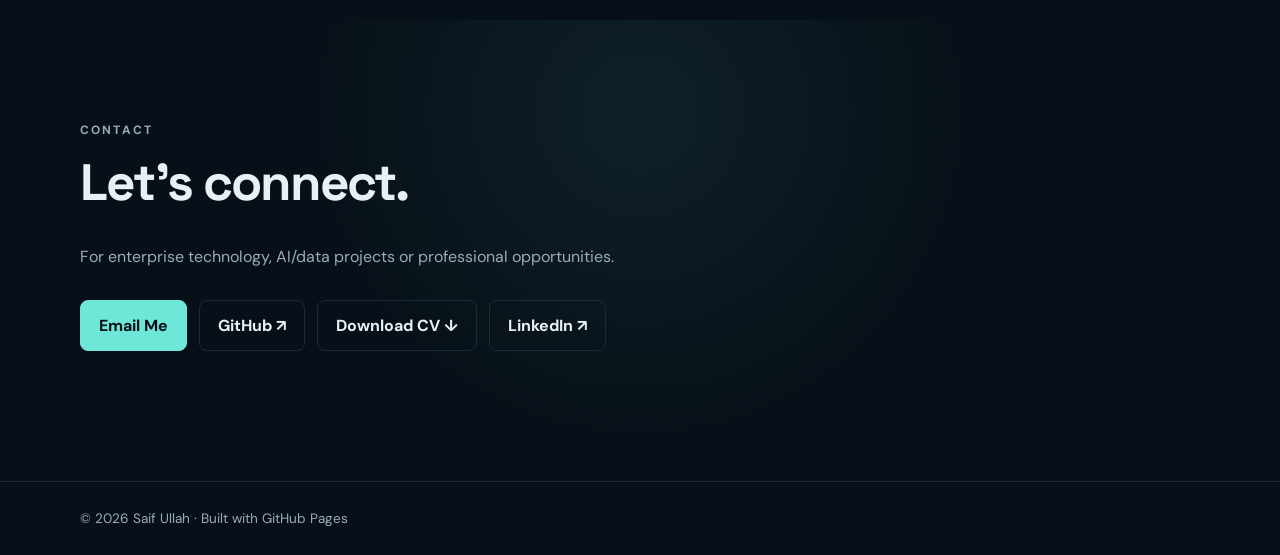
==== commit 9e737ada: "Add files via upload" ====
--- a/index.html
+++ b/index.html
@@ -152,9 +152,10 @@
 <div class="container">
   <p class="eyebrow">PROJECTS</p>
   <h2>Things I've built</h2>
-  <p class="section-intro">One public product and one internal tool. Employer and customer details are not shown.</p>
+  <p class="section-intro">Two public projects and one internal tool. Employer and customer details are not shown.</p>
   <div class="cards">
     <article class="card"><span>Windows desktop app</span><h3>Reelsmith</h3><p>A video editor for turning long recordings into finished videos. It removes unwanted frames, shuffles and cuts, adds captions, music and script voiceovers, and handles videos over 30 minutes by working in sections so the disk never fills up. Includes light/dark themes, right-to-left layout and an offline signed-licence system with a free trial.</p><div class="tags"><b>C#</b><b>WPF</b><b>FFmpeg</b><b>Installer</b><b>Licensing</b></div><a href="https://github.com/saifullah185032-ai/reelsmith" class="repo-pending" data-repo="reelsmith" target="_blank" rel="noopener">Download and docs on GitHub →</a></article>
+    <article class="card"><span>Open-source AI system</span><h3>RAGForge</h3><p>A Retrieval-Augmented Generation system that answers questions about your own documents, with citations, and runs fully on your own machine. It chunks and embeds documents, stores them in a swappable vector store (in-memory or Qdrant), combines semantic and keyword search, and lets a local language model write answers only from the retrieved passages. It includes an evaluation harness that measures retrieval quality, so every change can be judged by numbers.</p><div class="tags"><b>C#</b><b>.NET 9</b><b>RAG</b><b>Ollama</b><b>Qdrant</b><b>Hybrid search</b><b>Docker</b></div><a href="ragforge.html" style="margin-right:18px">Read the case study →</a><a href="https://github.com/saifullah185032-ai/RAGForge" class="repo-pending" data-repo="RAGForge" target="_blank" rel="noopener">Code on GitHub →</a></article>
     <article class="card"><span>Internal tool <b class="badge">Proprietary</b></span><h3>Terminal Archiver</h3><p>A background Windows service that collects diagnostics from self-service terminals on a schedule (files, event logs, registry keys, command output, folder inventories) into verified, password-protected archives. It reports its own health, detects hung runs, recovers after crashes or power loss, and keeps running through a missing or bad configuration. Built on .NET 10 with a silent installer for fleet rollout.</p><div class="tags"><b>C#</b><b>.NET 10</b><b>Windows Service</b><b>Resilience</b><b>Deployment</b></div><p class="note">Built for internal operational use, so code and installer are not public. Details on request.</p></article>
   </div>
   <script>
@@ -235,7 +236,7 @@
     <div><h3>Banking &amp; Self-Service</h3><p>ATM · CDM · Cash Recycling · NCR APTRA · EMV · Enterprise Software Implementation</p></div>
     <div><h3>Application &amp; Integration</h3><p>C# · .NET Framework · ASP.NET · SQL Server · REST · SOAP · SoapUI</p></div>
     <div><h3>Enterprise &amp; Production</h3><p>Windows Server · IIS · Deployment · Configuration · L2/L3 · Incident Management · RCA · Service Restoration</p></div>
-    <div><h3>AI &amp; Data</h3><p>Generative AI · RAG · Vector Databases · Python · Spark · Hive · R</p></div>
+    <div><h3>AI &amp; Data</h3><p>Generative AI · RAG · Vector Databases · Ollama · Qdrant · Python · Spark · Hive · R</p></div>
     <div><h3>Big Data &amp; Research</h3><p>Hadoop · Apache Spark · Apache Metron · Machine Learning · Data Science</p></div>
     <div><h3>Tools</h3><p>Visual Studio · SSMS · PyCharm</p></div>
   </div>
